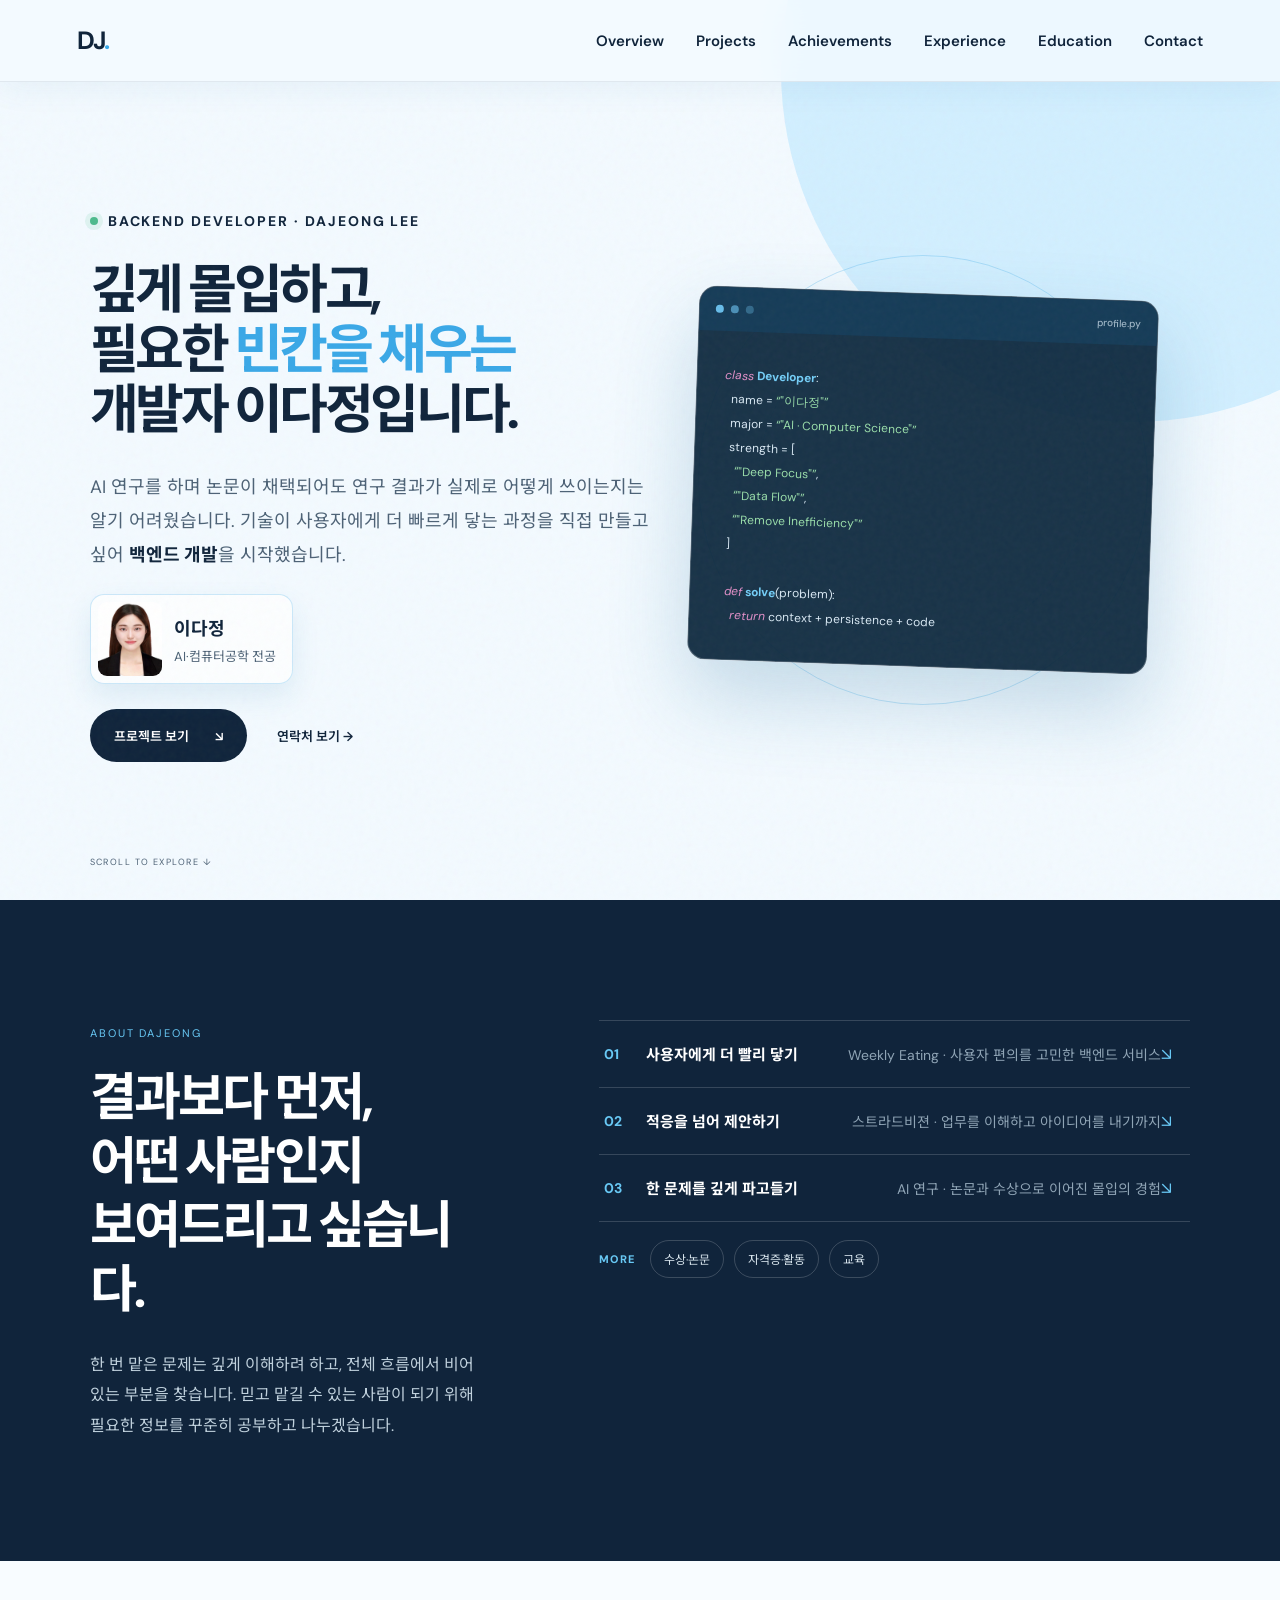
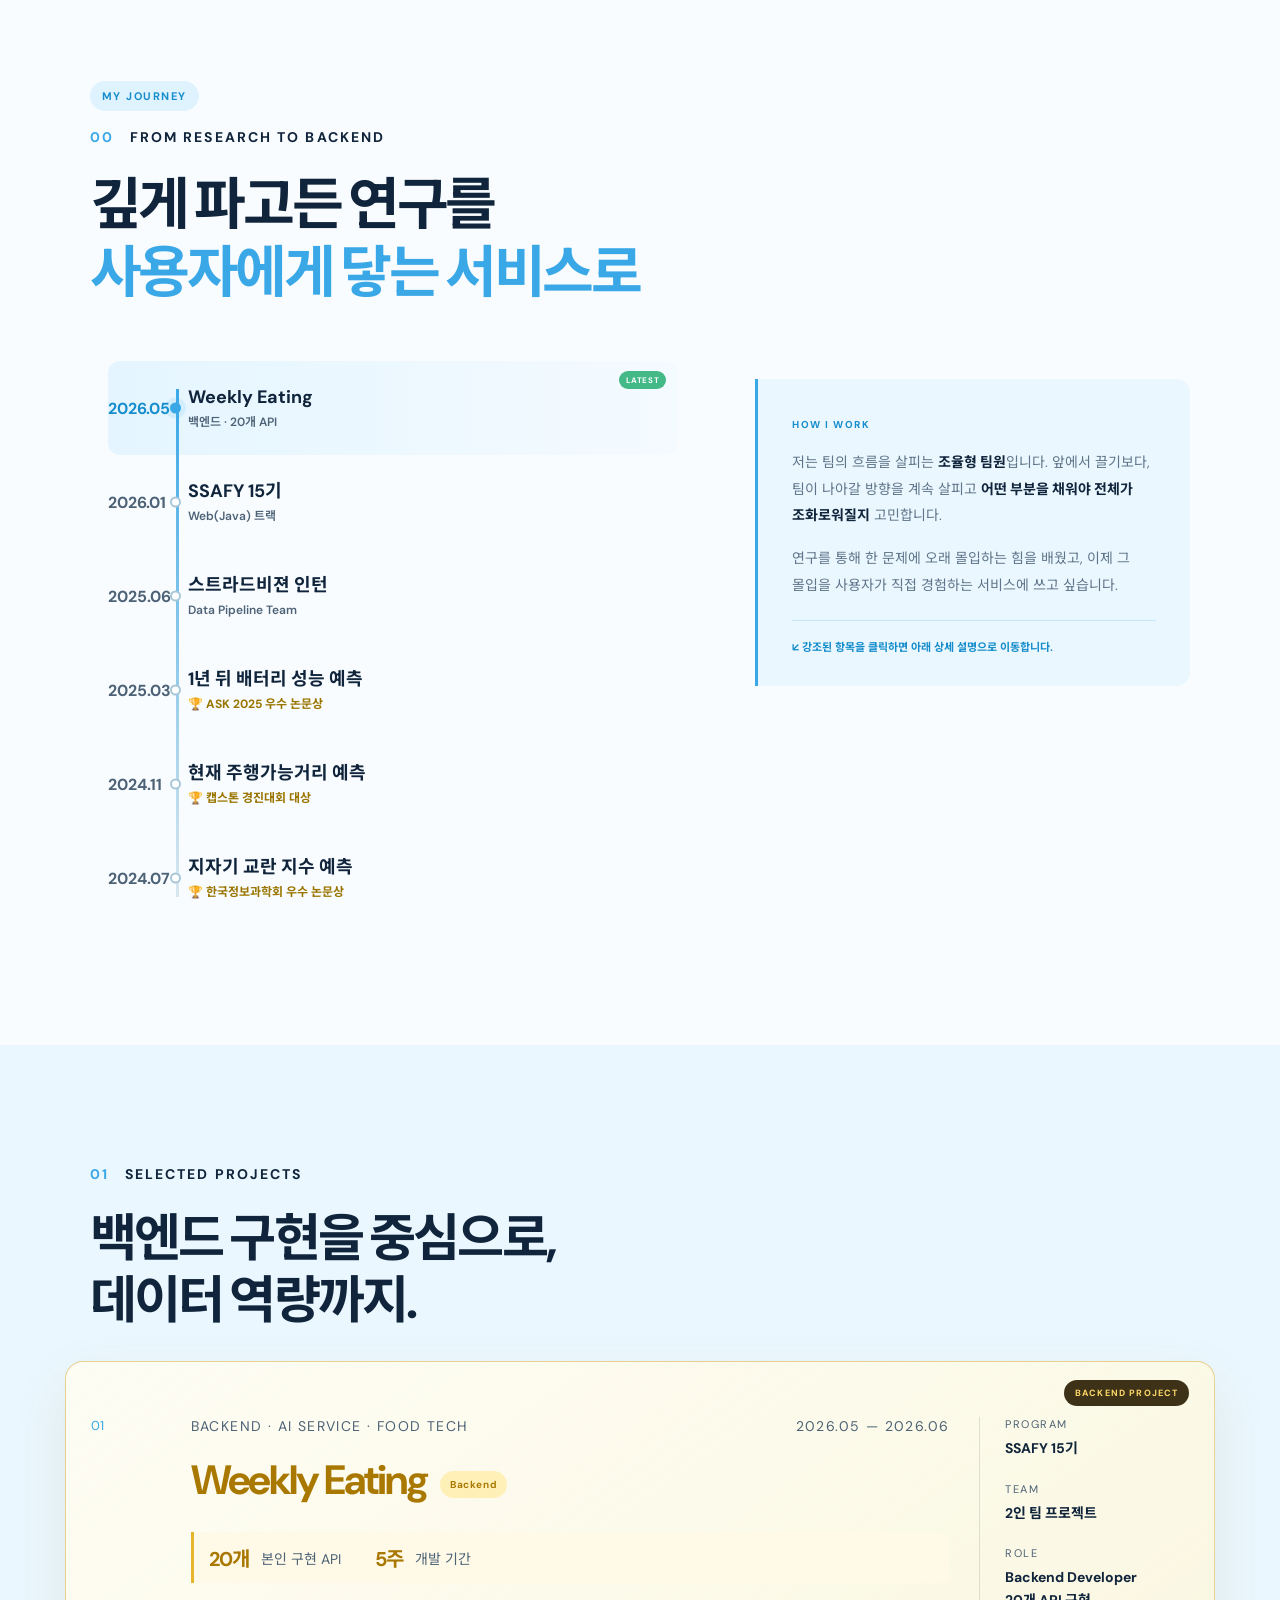
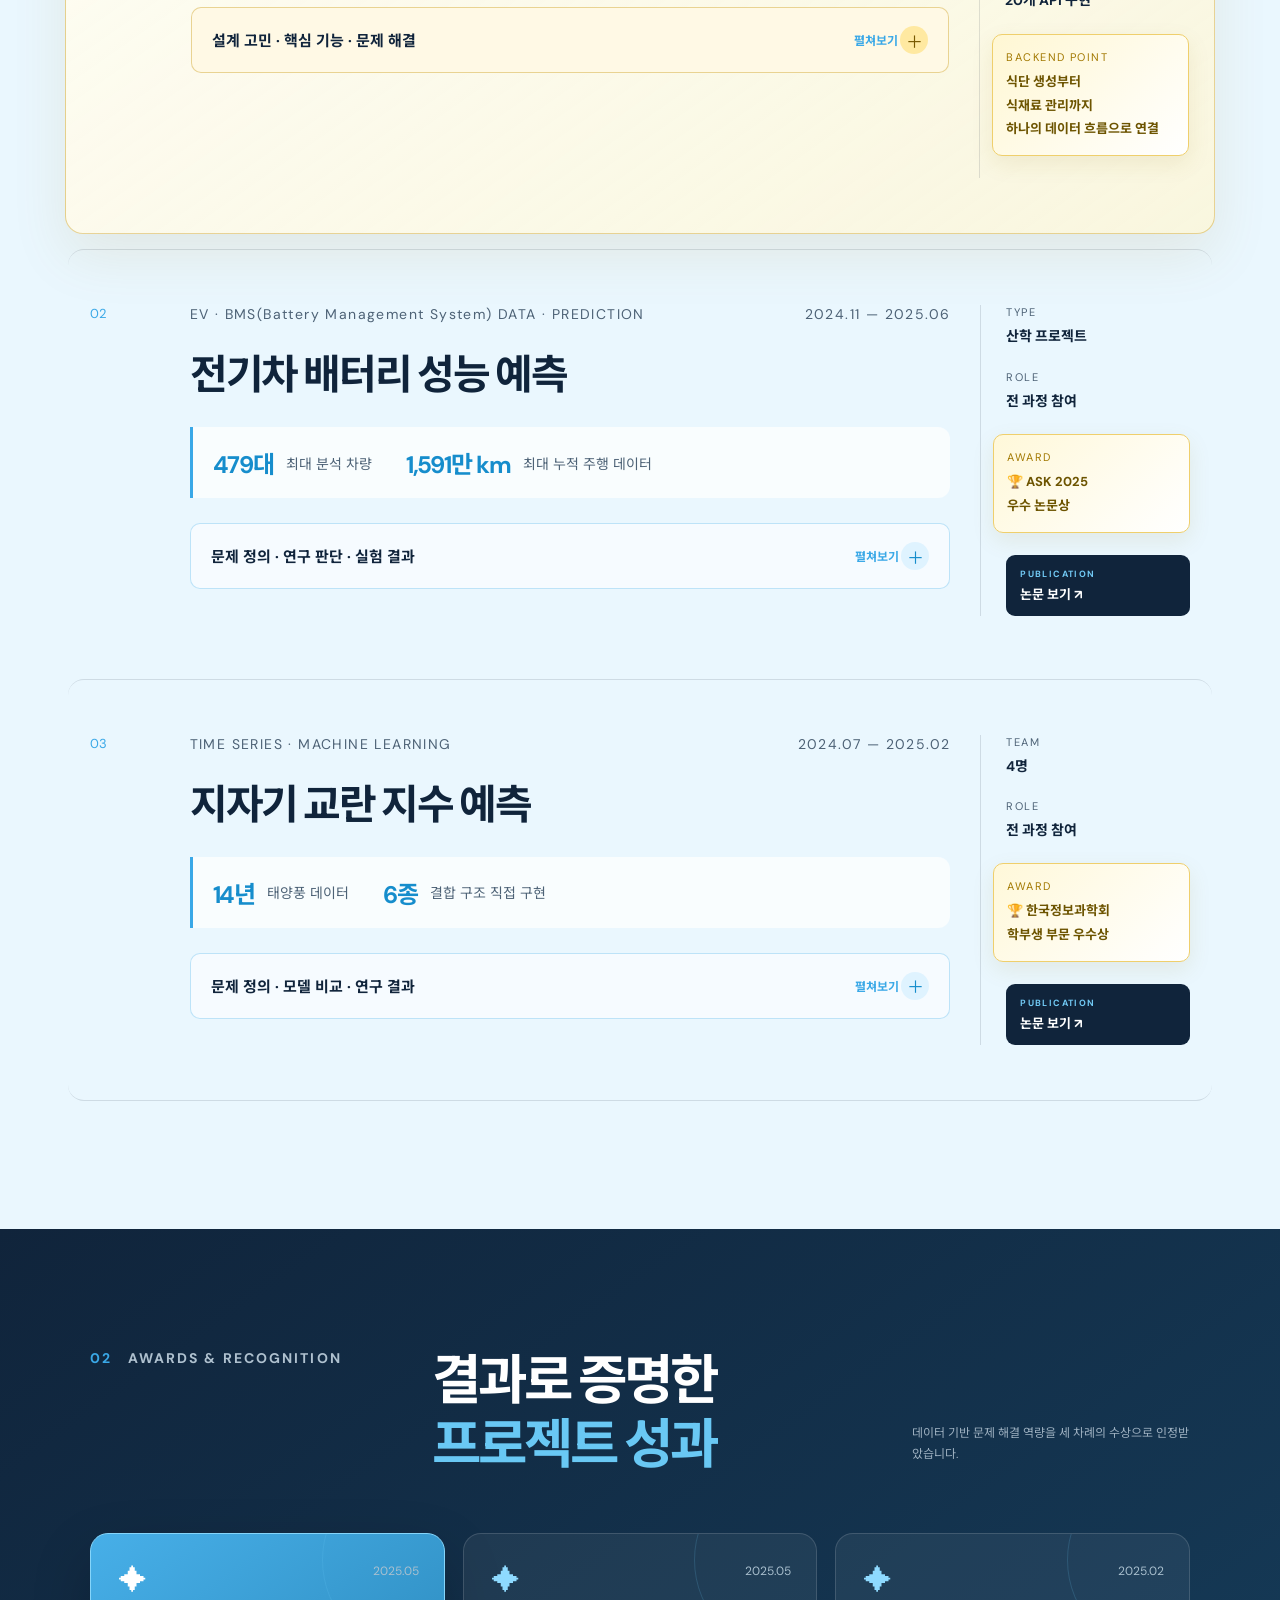
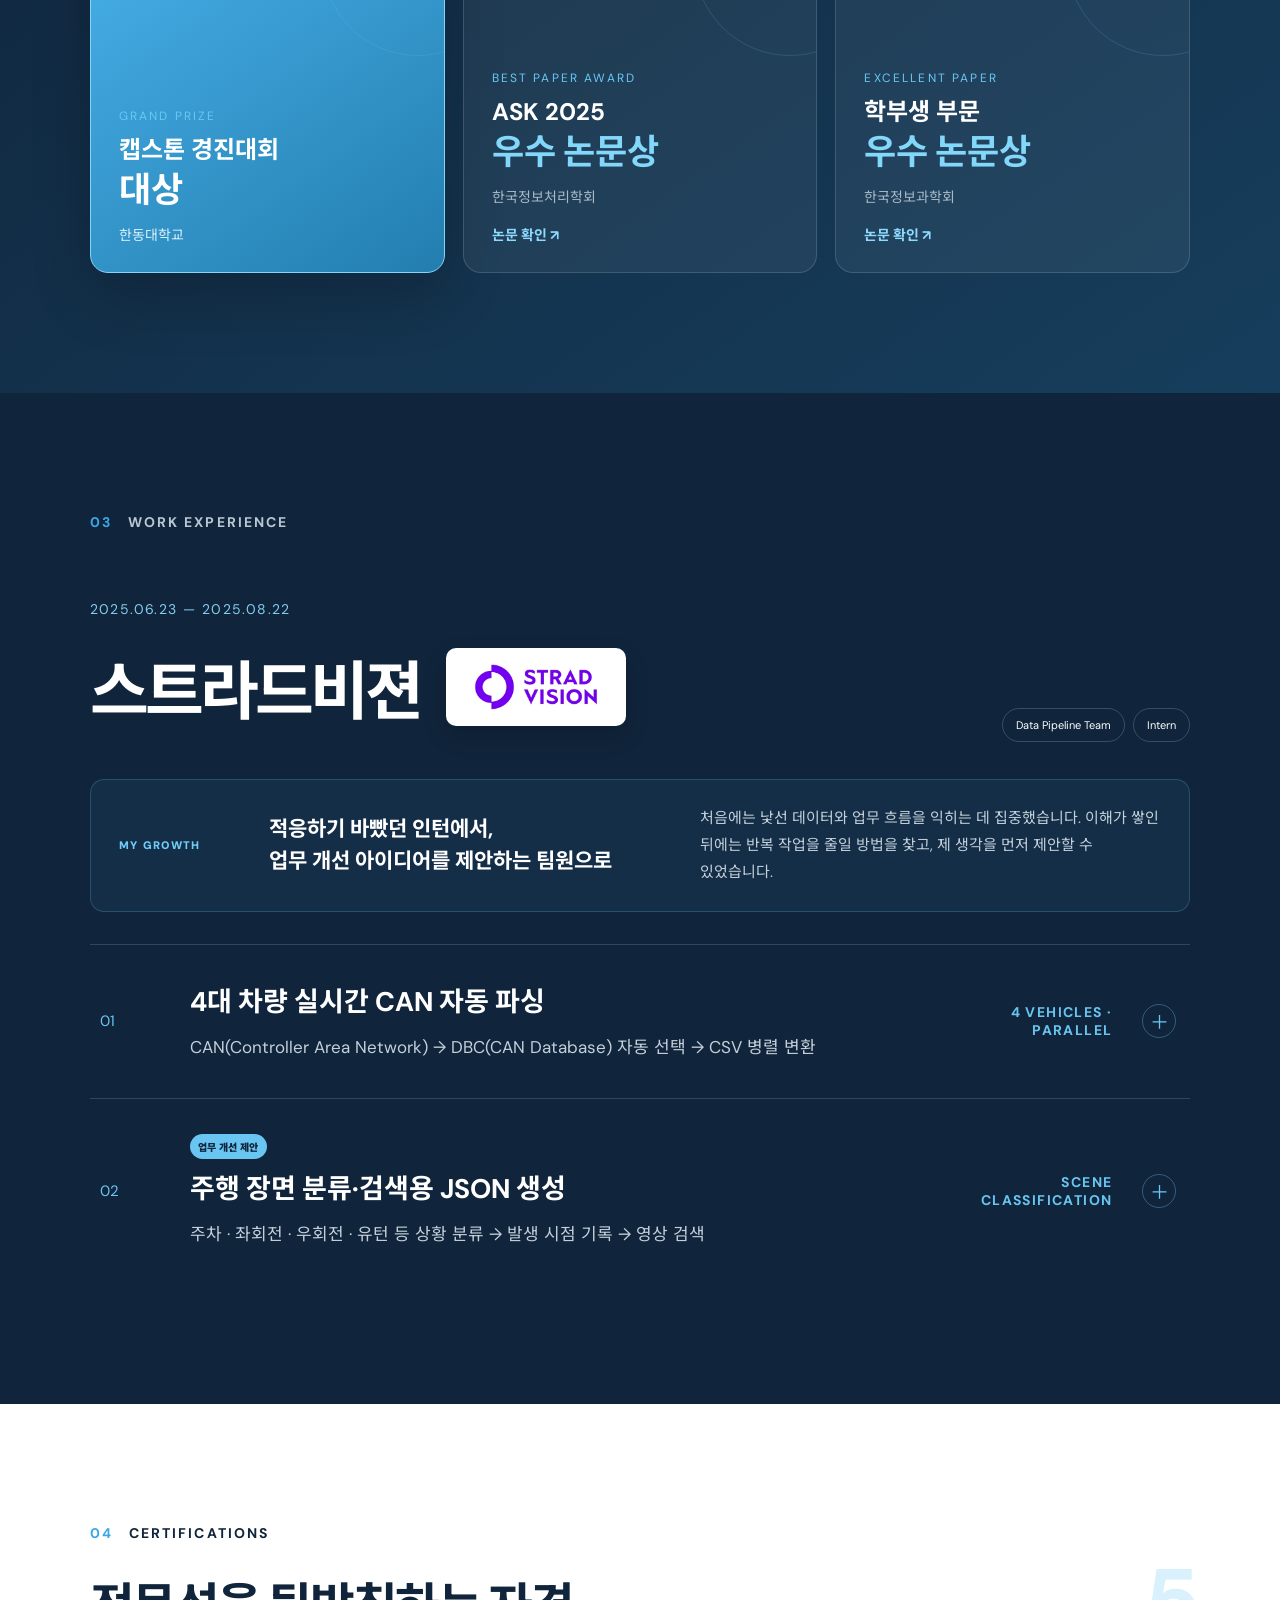
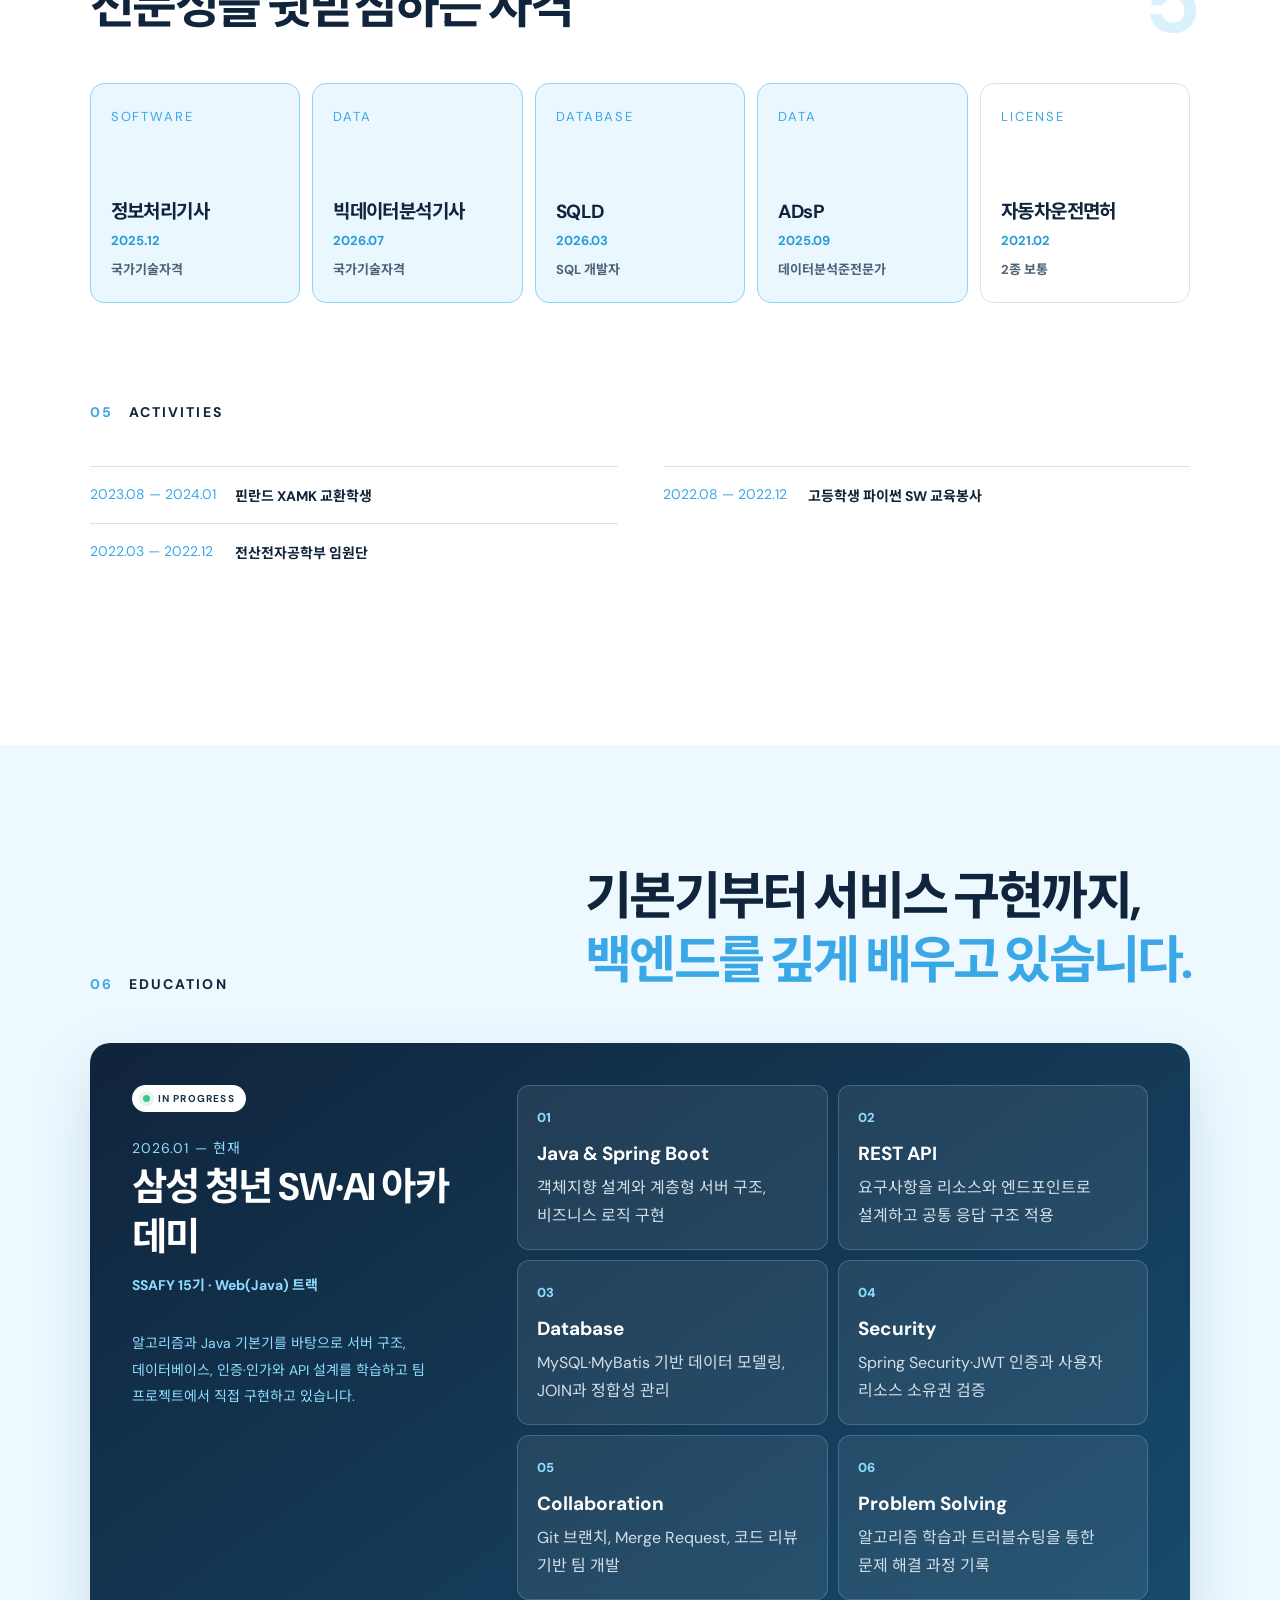
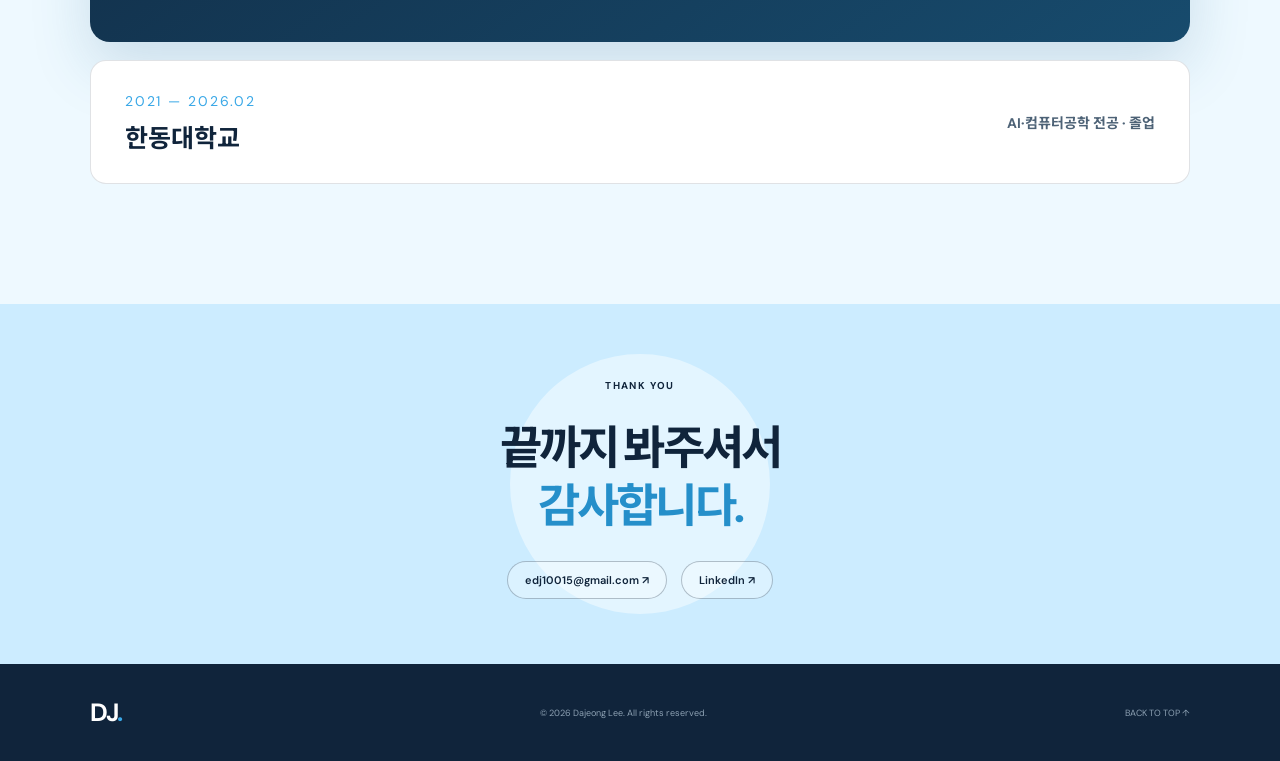
==== index.html @ f4b5b58a "포트폴리오 배포" ====
<!doctype html>
<html lang="ko">
<head>
  <meta charset="UTF-8" />
  <meta name="viewport" content="width=device-width, initial-scale=1.0" />
  <meta name="description" content="백엔드 개발자 이다정의 포트폴리오" />
  <title>이다정 | Backend Developer</title>
  <link rel="preconnect" href="https://fonts.googleapis.com" />
  <link rel="preconnect" href="https://fonts.gstatic.com" crossorigin />
  <link href="https://fonts.googleapis.com/css2?family=DM+Sans:wght@400;500;600;700&family=Noto+Sans+KR:wght@400;500;600;700&display=swap" rel="stylesheet" />
  <link rel="stylesheet" href="styles.css" />
  <link rel="stylesheet" href="header.css" />
  <link rel="stylesheet" href="highlights.css" />
  <link rel="stylesheet" href="backend-focus.css" />
  <link rel="stylesheet" href="timeline.css" />
  <link rel="stylesheet" href="scroll-snap.css" />
  <link rel="stylesheet" href="readability.css" />
  <link rel="stylesheet" href="project-tabs.css" />
  <link rel="stylesheet" href="troubleshooting.css" />
  <link rel="stylesheet" href="timeline-alignment.css" />
  <link rel="stylesheet" href="static-timeline.css" />
  <link rel="stylesheet" href="timeline-priority.css" />
  <link rel="stylesheet" href="timeline-links.css" />
  <link rel="stylesheet" href="education.css" />
  <link rel="stylesheet" href="backend-learning.css" />
  <link rel="stylesheet" href="tab-affordance.css" />
  <link rel="stylesheet" href="project-interactions.css" />
  <link rel="stylesheet" href="project-interactions-fix.css" />
  <link rel="stylesheet" href="feature-gallery.css" />
  <link rel="stylesheet" href="service-overview.css" />
  <link rel="stylesheet" href="gallery-size.css" />
  <link rel="stylesheet" href="weekly-yellow-theme.css" />
  <link rel="stylesheet" href="equal-tabs.css" />
  <link rel="stylesheet" href="compact-tabs.css" />
  <link rel="stylesheet" href="weekly-collapse.css" />
  <link rel="stylesheet" href="journey-story.css" />
  <link rel="stylesheet" href="journey-row-fix.css" />
  <link rel="stylesheet" href="intern-showcase.css" />
  <link rel="stylesheet" href="intern-image-size.css" />
  <link rel="stylesheet" href="lightbox.css" />
  <link rel="stylesheet" href="intern-usecase.css" />
  <link rel="stylesheet" href="intern-purpose.css" />
  <link rel="stylesheet" href="intern-collapse.css" />
  <link rel="stylesheet" href="intern-inline.css" />
  <link rel="stylesheet" href="compact-contact.css" />
  <link rel="stylesheet" href="research-details.css" />
  <link rel="stylesheet" href="thinking-trace.css" />
  <link rel="stylesheet" href="readability-boost.css" />
  <link rel="stylesheet" href="profile-hero.css" />
  <link rel="stylesheet" href="personal-story.css" />
</head>
<body>
  <div class="noise" aria-hidden="true"></div>
  <header class="site-header">
    <a class="logo" href="#top">DJ<span>.</span></a>
    <nav aria-label="주요 메뉴">
      <a href="#overview">Overview</a><a href="#projects">Projects</a><a href="#achievements">Achievements</a><a href="#experience">Experience</a><a href="#education">Education</a><a href="#contact">Contact</a>
    </nav>
    <button class="menu-button" type="button" aria-label="메뉴 열기" aria-expanded="false"><span></span><span></span></button>
  </header>

  <main id="top">
    <section class="hero">
      <div class="hero-copy reveal">
        <p class="eyebrow"><span class="status-dot"></span> BACKEND DEVELOPER · DAJEONG LEE</p>
        <h1>깊게 몰입하고,<br />필요한 <em>빈칸을 채우는</em><br />개발자 이다정입니다.</h1>
        <p class="hero-description">AI 연구를 하며 논문이 채택되어도 연구 결과가 실제로 어떻게 쓰이는지는 알기 어려웠습니다. 기술이 사용자에게 더 빠르게 닿는 과정을 직접 만들고 싶어 <strong>백엔드 개발</strong>을 시작했습니다.</p>
        <div class="hero-identity"><img src="data/profile.jpg" alt="이다정 프로필 사진" /><div class="identity-copy"><strong>이다정</strong><small>AI·컴퓨터공학 전공</small></div></div>
        <div class="hero-actions"><a class="button primary" href="#projects">프로젝트 보기 <span>↘</span></a><a class="text-link" href="#contact">연락처 보기 →</a></div>
      </div>
      <div class="hero-visual reveal" aria-hidden="true">
        <div class="data-orbit orbit-one"></div><div class="data-orbit orbit-two"></div>
        <div class="code-card">
          <div class="code-top"><span></span><span></span><span></span><b>profile.py</b></div>
          <pre><i>class</i> <strong>Developer</strong>:
  name = <q>"이다정"</q>
  major = <q>"AI · Computer Science"</q>
  strength = [
    <q>"Deep Focus"</q>,
    <q>"Data Flow"</q>,
    <q>"Remove Inefficiency"</q>
  ]

  <i>def</i> <strong>solve</strong>(problem):
    <i>return</i> context + persistence + code</pre>
        </div>
      </div>
      <div class="scroll-note">SCROLL TO EXPLORE <span>↓</span></div>
    </section>

    <section class="portfolio-index section" id="overview">
      <div class="index-heading reveal"><span>ABOUT DAJEONG</span><h2>결과보다 먼저,<br />어떤 사람인지<br />보여드리고 싶습니다.</h2><p>한 번 맡은 문제는 깊게 이해하려 하고, 전체 흐름에서 비어 있는 부분을 찾습니다. 믿고 맡길 수 있는 사람이 되기 위해 필요한 정보를 꾸준히 공부하고 나누겠습니다.</p></div>
      <div class="index-content">
        <div class="index-list">
          <a class="reveal" href="#project-weekly"><b>01</b><span><strong>사용자에게 더 빨리 닿기</strong><small>Weekly Eating · 사용자 편의를 고민한 백엔드 서비스</small></span><i>↘</i></a>
          <a class="reveal" href="#experience"><b>02</b><span><strong>적응을 넘어 제안하기</strong><small>스트라드비젼 · 업무를 이해하고 아이디어를 내기까지</small></span><i>↘</i></a>
          <a class="reveal" href="#project-battery"><b>03</b><span><strong>한 문제를 깊게 파고들기</strong><small>AI 연구 · 논문과 수상으로 이어진 몰입의 경험</small></span><i>↘</i></a>
        </div>
        <div class="index-support reveal"><span>MORE</span><a href="#achievements">수상·논문</a><a href="#credentials">자격증·활동</a><a href="#education">교육</a></div>
      </div>
    </section>

    <section class="journey section" id="journey">
      <div class="journey-head reveal">
        <div><p class="timeline-kicker">MY JOURNEY</p><div class="section-label"><span>00</span> From Research to Backend</div><h2>깊게 파고든 연구를<br /><span>사용자에게 닿는 서비스로</span></h2></div>
      </div>
      <div class="timeline-explorer reveal">
        <div class="timeline-track" aria-label="경력 타임라인">
          <button class="active timeline-primary" type="button" data-target="project-weekly"><time>2026.05</time><i></i><span class="timeline-copy"><strong>Weekly Eating</strong><small>백엔드 · 20개 API</small></span></button>
          <button class="timeline-primary" type="button" data-target="education"><time>2026.01</time><i></i><span class="timeline-copy"><strong>SSAFY 15기</strong><small>Web(Java) 트랙</small></span></button>
          <button class="timeline-primary" type="button" data-target="experience"><time>2025.06</time><i></i><span class="timeline-copy"><strong>스트라드비젼 인턴</strong><small>Data Pipeline Team</small></span></button>
          <button class="timeline-primary" type="button" data-target="project-battery"><time>2025.03</time><i></i><span class="timeline-copy"><strong>1년 뒤 배터리 성능 예측</strong><small class="timeline-award">🏆 ASK 2025 우수 논문상</small></span></button>
          <button class="timeline-primary" type="button" data-target="project-battery"><time>2024.11</time><i></i><span class="timeline-copy"><strong>현재 주행가능거리 예측</strong><small class="timeline-award">🏆 캡스톤 경진대회 대상</small></span></button>
          <button class="timeline-primary" type="button" data-target="project-geomagnetic"><time>2024.07</time><i></i><span class="timeline-copy"><strong>지자기 교란 지수 예측</strong><small class="timeline-award">🏆 한국정보과학회 우수 논문상</small></span></button>
        </div>
        <div class="journey-story">
          <span>HOW I WORK</span>
          <p>저는 팀의 흐름을 살피는 <strong>조율형 팀원</strong>입니다. 앞에서 끌기보다, 팀이 나아갈 방향을 계속 살피고 <strong>어떤 부분을 채워야 전체가 조화로워질지</strong> 고민합니다.</p>
          <p>연구를 통해 한 문제에 오래 몰입하는 힘을 배웠고, 이제 그 몰입을 사용자가 직접 경험하는 서비스에 쓰고 싶습니다.</p>
          <div>↙ 강조된 항목을 클릭하면 아래 상세 설명으로 이동합니다.</div>
        </div>
      </div>
    </section>

    <section class="projects section" id="projects">
      <div class="section-head reveal"><div><div class="section-label"><span>01</span> Selected Projects</div><h2 class="projects-title">백엔드 구현을 중심으로,<br />데이터 역량까지.</h2></div></div>

      <article class="project weekly-project reveal" id="project-weekly">
        <div class="project-number">01</div>
        <div class="project-main">
          <div class="project-meta"><span>BACKEND · AI SERVICE · FOOD TECH</span><span>2026.05 — 2026.06</span></div>
          <h3>Weekly Eating</h3>
          <div class="project-impact weekly-summary-impact"><strong>20개</strong><span>본인 구현 API</span><strong>5주</strong><span>개발 기간</span></div>
          <button class="project-expand-button weekly-expand-button" type="button" aria-expanded="false"><span>설계 고민 · 핵심 기능 · 문제 해결</span><b>펼쳐보기</b><i>＋</i></button>
          <div class="weekly-details">
          <div class="project-tab-guide"><strong>프로젝트 상세 보기</strong><span>아래 탭을 선택해 내용을 확인하세요 ↓</span></div>
          <div class="project-tabs" role="tablist" aria-label="Weekly Eating 세부 정보">
            <button class="active" type="button" role="tab" aria-selected="true" data-project-tab="overview"><b>01</b> 프로젝트 개요</button>
            <button type="button" role="tab" aria-selected="false" data-project-tab="features"><b>02</b> 핵심 기능</button>
            <button type="button" role="tab" aria-selected="false" data-project-tab="troubleshooting"><b>03</b> 문제 해결</button>
            <button type="button" role="tab" aria-selected="false" data-project-tab="demo"><b>04</b> 시연 영상 <span>▶</span></button>
          </div>
          <div class="project-tab-panel active" data-project-panel="overview">
            <div class="weekly-overview-simple">
              <div class="weekly-overview-lead"><span>WEEKLY EATING</span><h4>일정과 냉장고를 반영해<br /><strong>일주일 식사를 한 번에 계획하는 서비스</strong></h4></div>
              <div class="weekly-overview-grid">
                <article><span>WHY</span><h5>“이번 주엔 뭐 먹지?”</h5><p>매번 메뉴를 고민하고, 재료 확인과 장보기까지 따로 해야 하는 불편에서 시작했습니다.</p></article>
                <article><span>FOR</span><h5>일정이 불규칙한 자취생</h5><p>바쁜 일정 속에서도 식사를 계획하고 냉장고 재료를 낭비 없이 쓰고 싶은 사용자가 대상입니다.</p></article>
                <article><span>FEATURE</span><h5>식단부터 냉장고까지</h5><p>AI 주간 식단 · 메뉴 재추천 · 레시피 · 장바구니 · 냉장고와 유통기한 관리</p></article>
                <article><span>HOW</span><h5>흩어진 정보를 하나로 연결</h5><p>일정·취향·보유 재료를 식단 생성에 반영하고, 결과를 장보기와 식재료 관리까지 이어지게 했습니다.</p></article>
              </div>
              <div class="weekly-backend-role"><span>MY ROLE</span><strong>인증부터 식단·장보기·냉장고까지 백엔드 API 20개 구현</strong></div>
            </div>
          </div>
          <div class="project-tab-panel" data-project-panel="features" hidden>
            <div class="feature-gallery">
              <div class="gallery-top"><div><span>FEATURE GALLERY</span><strong id="feature-gallery-title">일정·선호 맞춤 AI 식단</strong></div><div><b id="feature-current">01</b><span>/ 10</span></div></div>
              <div class="gallery-stage">
                <figure class="active"><img src="data/weekly-eating/01_1.png" alt="일정 블록을 등록해 AI 식단을 생성하는 화면" /><figcaption><b>01</b> 일정 블록 등록</figcaption></figure>
                <figure><img loading="lazy" src="data/weekly-eating/01_2.png" alt="냉장고 재료를 반영한 주간 식단 화면" /><figcaption><b>01</b> 냉장고 재료 연계</figcaption></figure>
                <figure><img loading="lazy" src="data/weekly-eating/01_3.png" alt="배치 체인 쿠킹 처리 흐름" /><figcaption><b>01</b> 배치 체인 쿠킹</figcaption></figure>
                <figure><img loading="lazy" src="data/weekly-eating/01_4.png" alt="생성된 일주일 식단 화면" /><figcaption><b>01</b> 주간 식단 확인</figcaption></figure>
                <figure><img loading="lazy" src="data/weekly-eating/01_5.png" alt="가장 가까운 식단과 요리 공간 화면" /><figcaption><b>01</b> 오늘의 식단</figcaption></figure>
                <figure><img loading="lazy" src="data/weekly-eating/02_1.png" alt="AI 메뉴 재추천 화면" /><figcaption><b>02</b> AI 메뉴 Reroll</figcaption></figure>
                <figure><img loading="lazy" src="data/weekly-eating/02_2.png" alt="직접 등록한 레시피를 선택하는 화면" /><figcaption><b>02</b> 직접 메뉴 선택</figcaption></figure>
                <figure><img loading="lazy" src="data/weekly-eating/03.png" alt="식단별 상세 레시피 화면" /><figcaption><b>03</b> 상세 레시피</figcaption></figure>
                <figure><img loading="lazy" src="data/weekly-eating/04.png" alt="장보기와 냉장고 보관을 연결한 화면" /><figcaption><b>04</b> 장보기·보관 연결</figcaption></figure>
                <figure><img loading="lazy" src="data/weekly-eating/05.png" alt="유통기한을 관리하는 냉장고 화면" /><figcaption><b>05</b> 유통기한 관리</figcaption></figure>
              </div>
              <div class="gallery-controls"><button class="gallery-prev" type="button" aria-label="이전 기능 이미지">← 이전</button><div class="gallery-progress"><i></i></div><button class="gallery-next" type="button" aria-label="다음 기능 이미지">다음 →</button></div>
            </div>
            <div class="chips"><span>Java 17</span><span>Spring Boot 3.2</span><span>Spring Security · JWT(JSON Web Token)</span><span>MyBatis</span><span>MySQL 8.0</span></div>
          </div>
          <div class="project-tab-panel troubleshooting-panel" data-project-panel="troubleshooting" hidden>
            <div class="trouble-intro"><span>BACKEND DESIGN</span><p><strong>보안과 AI 응답 신뢰성</strong>을 저장 이전 단계에서 검증했습니다.</p></div>
            <div class="trouble-grid">
              <article class="trouble-case authorization-case">
                <div class="trouble-case-head"><span>01 · AUTHORIZATION</span><strong>리소스 소유권<br />검증 설계</strong><b>IDOR(Insecure Direct Object Reference) 예방</b></div>
                <div class="trouble-steps"><div><span>PROBLEM</span><strong>JWT 유효 ≠ 소유권</strong><p>JWT(JSON Web Token)는 로그인 사용자의 신원만 확인하며, URL의 리소스 ID는 변경할 수 있습니다.</p></div><div><span>DECISION</span><strong>인증 ≠ 인가</strong><p>신원 확인 후 접근 권한을 별도로 판단했습니다.</p></div><div class="solution"><span>IMPLEMENT</span><strong>userId + resourceId</strong><p>JWT subject의 사용자 ID를 조회 조건에 추가했습니다.</p></div></div>
                <div class="authorization-query"><div><span>BEFORE</span><code>WHERE meal_plan_id = #{mealPlanId}</code></div><i>→</i><div><span>AFTER</span><code>WHERE meal_plan_id = #{mealPlanId}<br />AND user_id = #{userId}</code></div></div>
                <div class="trouble-outcome"><span>RESULT</span><strong>사용자별 데이터 격리</strong><p>미존재·타인 소유 리소스 모두 <b>404</b>로 응답했습니다.</p></div>
              </article>
              <article class="trouble-case ai-validation-case">
                <div class="trouble-case-head"><span>02 · AI RELIABILITY</span><strong>AI 응답<br />신뢰성 검증</strong><b>저장 전 검증</b></div>
                <div class="trouble-steps"><div><span>PROBLEM</span><strong>HTTP 200 ≠ 정상 식단</strong><p>통신 성공이 추천 결과의 유효성을 보장하지 않습니다.</p></div><div><span>DECISION</span><strong>통신 성공 ≠ 비즈니스 성공</strong><p>응답 구조와 서비스 규칙을 분리했습니다.</p></div><div class="solution"><span>IMPLEMENT</span><strong>2단계 Validation</strong><p>검증을 모두 통과한 결과만 저장했습니다.</p></div></div>
                <div class="validation-layers"><div><span>1 · CLIENT LAYER</span><strong>응답 구조 검증</strong><p>2xx · success · data · items</p></div><i>→</i><div><span>2 · SERVICE LAYER</span><strong>도메인 규칙 검증</strong><p>슬롯 · 레시피 · 조리 시간 · 알레르기 · 중복</p></div></div>
                <div class="trouble-outcome"><span>RESULT</span><strong>잘못된 추천 저장 차단</strong><p><code>X-Request-Id</code>로 두 서버의 로그를 연결했습니다.</p></div>
              </article>
            </div>
          </div>
          <div class="project-tab-panel video-panel" data-project-panel="demo" hidden>
            <div class="video-heading"><div><strong>Weekly Eating Demo</strong><span>서비스 주요 기능 시연</span></div><span>2026</span></div>
            <video controls preload="metadata" playsinline>
              <source src="data/weekly-eating/1팀_이다정_이수인_관통_시연영상.MP4" type="video/mp4" />
              브라우저에서 영상을 재생할 수 없습니다.
            </video>
          </div>
          </div>
        </div>
        <aside><div><small>PROGRAM</small><strong>SSAFY 15기</strong></div><div><small>TEAM</small><strong>2인 팀 프로젝트</strong></div><div><small>ROLE</small><strong>Backend Developer<br />20개 API 구현</strong></div><div class="result-box weekly-result"><small>BACKEND POINT</small><strong>식단 생성부터<br />식재료 관리까지<br />하나의 데이터 흐름으로 연결</strong></div></aside>
      </article>

      <article class="project reveal" id="project-battery">
        <div class="project-number">02</div>
        <div class="project-main">
          <div class="project-meta"><span>EV · BMS(Battery Management System) DATA · PREDICTION</span><span>2024.11 — 2025.06</span></div>
          <h3>전기차 배터리 성능 예측</h3>
          <div class="project-impact"><strong>479대</strong><span>최대 분석 차량</span><strong>1,591만 km</strong><span>최대 누적 주행 데이터</span></div>
          <button class="project-expand-button" type="button" aria-expanded="false"><span>문제 정의 · 연구 판단 · 실험 결과</span><b>펼쳐보기</b><i>＋</i></button>
          <div class="project-expand-content">
            <div class="research-case current-range-case">
              <div class="research-case-head"><span>02-1 · 현재 예측</span><div><p class="research-question">지금 배터리로 얼마나 더 갈 수 있을까?</p><h4>현재 주행가능거리 예측</h4><p>6개 차종 479대, 총 15,917,494km의 BMS(Battery Management System) 데이터로 매 주행 시점의 전비를 예측했습니다. 예측 전비와 잔여 배터리 전력량을 결합해 완전 방전까지 남은 거리를 산출했습니다.</p></div></div>
              <div class="research-decision"><span>모델보다 먼저 고민한 것</span><p>주행 중 어느 시점에서도 답을 제공하려면 고정된 한 구간이 아니라, <strong>현재 시점부터 주행 종료까지의 전비</strong>를 타깃으로 정의해야 했습니다.</p></div>
              <div class="performance-recipe">
                <div class="recipe-title"><span>HOW TO IMPROVE</span><strong>성능을 높인 3가지 변화</strong></div>
                <div><b>01</b><strong>시간 구간별 통계</strong><p>과거 주행 · 최근 10분 · 현재까지 누적 정보 결합</p></div>
                <i>→</i>
                <div><b>02</b><strong>핵심 변수 선별</strong><p>Wrapper Method로 예측에 유효한 Feature 선택</p></div>
                <i>→</i>
                <div><b>03</b><strong>모델 변경</strong><p>기존 방식에서 FT-Transformer(Feature Tokenizer Transformer)로 개선</p></div>
              </div>
              <figure class="research-method-figure"><img src="data/research/current-range-method.png" alt="현재 주행 시점부터 주행 종료까지 전비를 예측하는 방법" /><figcaption>시점별 누적 통계로 주행 종료까지의 전비 예측</figcaption></figure>
              <div class="research-comparison">
                <div class="comparison-heading"><span>BEFORE → AFTER</span><strong>기존 결과와 개선 모델을 동일 기준으로 비교</strong><p>대각선에 가까울수록 실제 주행거리와 예측값의 오차가 작습니다.</p></div>
                <figure class="before"><span>BEFORE</span><img src="data/research/current-range-before.png" alt="기존 EV Dashboard의 실제 주행거리와 예측값 비교" /><figcaption>기존 EV Dashboard</figcaption></figure>
                <div class="comparison-arrow"><span>예측 분포</span><strong>→</strong><b>기준선에<br />더 가깝게</b></div>
                <figure class="after"><span>AFTER</span><img src="data/research/current-range-result.png" alt="개선한 FT-Transformer의 실제 주행거리와 예측값 비교" /><figcaption>FT-Transformer</figcaption></figure>
              </div>
            </div>
            <div class="research-case future-range-case">
              <div class="research-case-head"><span>02-2 · 1년 후 예측</span><div><p class="research-question">1년 뒤에도 주행 성능이 얼마나 남아 있을까?</p><h4>1년 뒤 배터리 성능 상태 예측</h4><p>4개 차종 371대, 총 11,512,182km의 데이터를 활용해 기준일로부터 365일 뒤 ±15일 구간의 평균 전비를 예측했습니다. 이를 실제 주행가능거리로 변환해 장기 성능 저하를 평가했습니다.</p></div></div>
              <div class="paper-thinking ev-thinking">
                <div><span>현실 문제</span><strong>완전 방전 데이터 부족</strong><p>대부분 방전 전에 충전해 실제 주행거리 정답을 얻기 어려웠습니다.</p></div>
                <div><span>연구 질문</span><strong>정답 없이 어떻게 예측할까?</strong><p>직접 예측 대신 확보 가능한 데이터로 문제를 다시 정의했습니다.</p></div>
                <div><span>선택</span><strong>전비 예측 → 거리 환산</strong><p>1년 뒤 전비를 먼저 예측하고 주행가능거리로 변환했습니다.</p></div>
                <div class="thinking-result"><span>결과</span><strong>MAE 8.872km</strong><p>MAE(Mean Absolute Error) 기준으로 평가했습니다.</p></div>
              </div>
              <div class="research-visuals"><figure><img src="data/research/future-battery-method.png" alt="기준 시점으로부터 365일 뒤 배터리 성능 예측 구간" /><figcaption>현재 누적 데이터로 1년 뒤 ±15일 전비 예측</figcaption></figure><figure><img src="data/research/future-battery-result.png" alt="1년 뒤 주행가능거리 실제값과 FT-Transformer 예측값 비교" /><figcaption>FT-Transformer · 장기 주행가능거리 예측 결과</figcaption></figure></div>
            </div>
            <div class="chips"><span>Feature Engineering</span><span>Wrapper Method</span><span>BMS</span><span>Prediction</span></div>
          </div>
        </div>
        <aside><div><small>TYPE</small><strong>산학 프로젝트</strong></div><div><small>ROLE</small><strong>전 과정 참여</strong></div><div class="result-box"><small>AWARD</small><strong>🏆 ASK 2025<br />우수 논문상</strong></div><a class="paper-link" href="https://tkips.kips.or.kr/digital-library/105675" target="_blank" rel="noreferrer"><span>PUBLICATION</span> 논문 보기 ↗</a></aside>
      </article>

      <article class="project reveal" id="project-geomagnetic">
        <div class="project-number">03</div>
        <div class="project-main">
          <div class="project-meta"><span>TIME SERIES · MACHINE LEARNING</span><span>2024.07 — 2025.02</span></div>
          <h3>지자기 교란 지수 예측</h3>
          <div class="project-impact"><strong>14년</strong><span>태양풍 데이터</span><strong>6종</strong><span>결합 구조 직접 구현</span></div>
          <button class="project-expand-button" type="button" aria-expanded="false"><span>문제 정의 · 모델 비교 · 연구 결과</span><b>펼쳐보기</b><i>＋</i></button>
          <div class="project-expand-content">
            <div class="research-case geomagnetic-case">
              <div class="research-case-head"><span>RESEARCH FLOW</span><div><h4>LSTM·Bi-LSTM에 Attention을 결합한 지자기 예측</h4><p>LSTM(Long Short-Term Memory)과 Bi-LSTM(Bidirectional LSTM)에 Attention을 결합했습니다. 14년간의 태양풍 데이터를 전처리한 뒤 6개 구조를 같은 조건에서 검증했습니다.</p></div></div>
              <div class="paper-thinking geomagnetic-thinking">
                <div><span>왜 필요한가?</span><strong>우주 재난 조기 예측</strong><p>지자기 교란은 전력망·통신·항공 운영에 피해를 줄 수 있습니다.</p></div>
                <div><span>연구 질문</span><strong>Attention을 결합하면?</strong><p>태양풍 시계열의 중요한 시점에 집중해 예측력을 높일 수 있는지 고민했습니다.</p></div>
                <div><span>직접 구현</span><strong>LSTM·Bi-LSTM × Attention</strong><p>기본·양방향·다중 입력·Attention 결합 구조 6종을 구현했습니다.</p></div>
                <div class="thinking-result"><span>검증 결과</span><strong>Bi-LSTM 0.7074</strong><p>새로운 결합을 시도했지만 Attention이 항상 성능을 높이지는 않았습니다.</p></div>
              </div>
              <div class="model-combination" aria-label="구현한 지자기 예측 모델 구조"><span>LSTM</span><span>Bi-LSTM</span><i>＋</i><span>Multi Input</span><span>Attention</span><i>→</i><strong>6개 결합 구조 구현·검증</strong></div>
              <div class="research-pipeline"><span>14년 태양풍 데이터</span><i>→</i><span>3시간 리샘플링</span><i>→</i><span>결합 구조 직접 구현</span><i>→</i><span>WRMSE(Weighted Root Mean Square Error) 비교</span></div>
              <figure class="research-result-single"><img src="data/research/geomagnetic-result.png" alt="LSTM 계열 모델별 지자기 교란 지수 예측 WRMSE 비교표" /><figcaption>모델별 WRMSE 비교 · Bi-LSTM 0.7074</figcaption></figure>
            </div>
            <div class="chips"><span>LSTM</span><span>Bi-LSTM</span><span>Multi Input</span><span>Attention 결합</span><span>Time Series</span></div>
          </div>
        </div>
        <aside><div><small>TEAM</small><strong>4명</strong></div><div><small>ROLE</small><strong>전 과정 참여</strong></div><div class="result-box"><small>AWARD</small><strong>🏆 한국정보과학회<br />학부생 부문 우수상</strong></div><a class="paper-link" href="https://www.dbpia.co.kr/journal/articleDetail?nodeId=NODE12042262" target="_blank" rel="noreferrer"><span>PUBLICATION</span> 논문 보기 ↗</a></aside>
      </article>

    </section>

    <section class="achievements section" id="achievements">
      <div class="achievement-heading reveal"><div class="section-label"><span>02</span> Awards & Recognition</div><h2>결과로 증명한<br /><span>프로젝트 성과</span></h2><p>데이터 기반 문제 해결 역량을 세 차례의 수상으로 인정받았습니다.</p></div>
      <div class="award-grid">
        <article class="award-card grand reveal"><div class="award-icon">✦</div><time>2025.05</time><span>GRAND PRIZE</span><h3>캡스톤 경진대회<br /><strong>대상</strong></h3><p>한동대학교</p></article>
        <article class="award-card reveal"><div class="award-icon">✦</div><time>2025.05</time><span>BEST PAPER AWARD</span><h3>ASK 2025<br /><strong>우수 논문상</strong></h3><p>한국정보처리학회</p><a href="https://tkips.kips.or.kr/digital-library/105675" target="_blank" rel="noreferrer">논문 확인 ↗</a></article>
        <article class="award-card reveal"><div class="award-icon">✦</div><time>2025.02</time><span>EXCELLENT PAPER</span><h3>학부생 부문<br /><strong>우수 논문상</strong></h3><p>한국정보과학회</p><a href="https://www.dbpia.co.kr/journal/articleDetail?nodeId=NODE12042262" target="_blank" rel="noreferrer">논문 확인 ↗</a></article>
      </div>
    </section>

    <section class="experience section" id="experience">
      <div class="section-label reveal"><span>03</span> Work Experience</div>
      <div class="experience-title reveal"><div><p>2025.06.23 — 2025.08.22</p><div class="company-title"><h2>스트라드비젼</h2><a href="https://stradvision.com" target="_blank" rel="noreferrer" aria-label="STRADVISION 공식 홈페이지 열기"><img src="data/STRADVISION-logo_2024-06-04-003132_duxy.jpg" alt="STRADVISION 로고" /><span>공식 홈페이지 ↗</span></a></div></div><div><span>Data Pipeline Team</span><span>Intern</span></div></div>
      <div class="experience-growth reveal"><span>MY GROWTH</span><strong>적응하기 바빴던 인턴에서,<br />업무 개선 아이디어를 제안하는 팀원으로</strong><p>처음에는 낯선 데이터와 업무 흐름을 익히는 데 집중했습니다. 이해가 쌓인 뒤에는 반복 작업을 줄일 방법을 찾고, 제 생각을 먼저 제안할 수 있었습니다.</p></div>
      <div class="work-list">
        <article class="reveal intern-work-card" data-inline-intern>
          <div class="intern-work-summary" role="button" tabindex="0" aria-expanded="false"><span>01</span><div><h3>4대 차량 실시간 CAN 자동 파싱</h3><p>CAN(Controller Area Network) → DBC(CAN Database) 자동 선택 → CSV 병렬 변환</p></div><b>4 VEHICLES · PARALLEL</b><i>＋</i></div>
          <div class="intern-inline-detail">
            <div class="intern-result-head"><div><span>WORK 01</span><h3>4대 차량 실시간 CAN 자동 파싱</h3><p>차량마다 다른 원시 데이터를 분석 가능한 CSV로 변환했습니다.</p></div><strong><b>4대</b><span>실시간 병렬 처리</span></strong></div>
            <div class="intern-case-core">
              <div class="intern-case-block problem"><span>PROBLEM</span><strong>수동 DBC 선택<br />+ 순차 처리</strong><p>차량마다 DBC가 달라 일일이 선택해야 했고, 4대를 차례로 처리하면서 대기 시간이 누적됐습니다.</p></div>
              <i>→</i>
              <div class="intern-case-block solution"><span>SOLUTION</span><strong>DBC 자동 매칭<br />+ 작업 병렬화</strong><p>차량별 작업을 분리하고 맞는 DBC를 자동 선택해 4개 작업을 동시에 실행했습니다.</p></div>
              <i>→</i>
              <div class="intern-case-block result"><span>RESULT</span><strong>4대 동시 처리</strong><p>실시간 CAN 데이터를 차량별 CSV로 즉시 제공하고 처리 시간을 1분 이상 줄였습니다.</p></div>
            </div>
            <div class="intern-flow"><span>차량 4대 실시간 CAN</span><i>→</i><span>차량별 DBC 선택</span><i>→</i><span>CAN ID·Range 검증</span><i>→</i><span>4개 작업 병렬 처리</span><i>→</i><span>차량별 CSV</span></div>
          </div>
        </article>
        <article class="reveal intern-work-card" data-inline-intern>
          <div class="intern-work-summary" role="button" tabindex="0" aria-expanded="false"><span>02</span><div><small class="proposal-badge">업무 개선 제안</small><h3>주행 장면 분류·검색용 JSON 생성</h3><p>주차 · 좌회전 · 우회전 · 유턴 등 상황 분류 → 발생 시점 기록 → 영상 검색</p></div><b>SCENE CLASSIFICATION</b><i>＋</i></div>
          <div class="intern-inline-detail">
            <div class="intern-result-head"><div><span>WORK 02</span><h3>주행 장면 분류·검색용 JSON 생성</h3><p>CAN 신호를 기준으로 주차·좌회전·우회전·유턴 등의 상황을 분류하고 발생 시점을 JSON으로 만들었습니다.</p></div><strong><b>분류</b><span>주행 상황 · 시점</span></strong></div>
            <div class="intern-case-core">
              <div class="intern-case-block problem"><span>PROBLEM</span><strong>긴 영상을<br />처음부터 탐색</strong><p>주차·좌회전·우회전·유턴 등 특정 장면을 찾으려면 전체 영상을 직접 확인해야 했습니다.</p></div>
              <i>→</i>
              <div class="intern-case-block solution proposal"><span>APPROACH</span><strong>CAN 패턴 기준<br />주행 상황 분류</strong><p>센서 변화 패턴에 따라 상황을 나누고 발생 시점을 JSON으로 저장했습니다.</p></div>
              <i>→</i>
              <div class="intern-case-block result"><span>RESULT</span><strong>Timestamp 검색</strong><p>상황이 발생한 시간으로 연결된 영상 구간을 바로 찾아 활용할 수 있게 했습니다.</p></div>
            </div>
            <div class="scene-usecase"><div><span>INPUT</span><strong>주행 CAN CSV</strong></div><i>→</i><div><span>DETECT</span><strong>주차 · 좌·우회전 · 유턴 등</strong></div><i>→</i><div><span>OUTPUT</span><strong>상황별 Timestamp JSON</strong></div><i>→</i><div><span>USE</span><strong>연결된 영상 구간 검색</strong></div></div>
            <div class="pattern-tags"><span>구간 변화</span><span>Zero Crossing</span><span>Trend 전환</span><span>Overflow</span></div>
          </div>
        </article>
      </div>
    </section>

    <section class="credentials section" id="credentials">
      <div class="credentials-head reveal"><div><div class="section-label"><span>04</span> Certifications</div><h2>전문성을 뒷받침하는 자격</h2></div><strong>5</strong></div>
      <div class="cert-grid">
        <article class="cert-card featured reveal"><span>SOFTWARE</span><h3>정보처리기사</h3><time>2025.12</time><b>국가기술자격</b></article>
        <article class="cert-card featured reveal"><span>DATA</span><h3>빅데이터분석기사</h3><time>2026.07</time><b>국가기술자격</b></article>
        <article class="cert-card featured reveal"><span>DATABASE</span><h3>SQLD</h3><time>2026.03</time><b>SQL 개발자</b></article>
        <article class="cert-card featured reveal"><span>DATA</span><h3>ADsP</h3><time>2025.09</time><b>데이터분석준전문가</b></article>
        <article class="cert-card reveal"><span>LICENSE</span><h3>자동차운전면허</h3><time>2021.02</time><b>2종 보통</b></article>
      </div>
      <div class="activities-block reveal" id="activities"><div class="section-label"><span>05</span> Activities</div><ul class="timeline"><li><time>2023.08 — 2024.01</time><div><strong>핀란드 XAMK 교환학생</strong></div></li><li><time>2022.08 — 2022.12</time><div><strong>고등학생 파이썬 SW 교육봉사</strong></div></li><li><time>2022.03 — 2022.12</time><div><strong>전산전자공학부 임원단</strong></div></li></ul></div>
    </section>

    <section class="education section" id="education">
      <div class="education-heading reveal">
        <div class="section-label"><span>06</span> Education</div>
        <h2>기본기부터 서비스 구현까지,<br /><span>백엔드를 깊게 배우고 있습니다.</span></h2>
      </div>
      <article class="ssafy-learning reveal">
        <div class="learning-summary">
          <span class="now-badge"><i></i> IN PROGRESS</span>
          <p>2026.01 — 현재</p>
          <h3>삼성 청년 SW·AI 아카데미</h3>
          <strong>SSAFY 15기 · Web(Java) 트랙</strong>
          <p class="learning-description">알고리즘과 Java 기본기를 바탕으로 서버 구조, 데이터베이스, 인증·인가와 API 설계를 학습하고 팀 프로젝트에서 직접 구현하고 있습니다.</p>
        </div>
        <div class="learning-grid">
          <div><span>01</span><strong>Java & Spring Boot</strong><p>객체지향 설계와 계층형 서버 구조, 비즈니스 로직 구현</p></div>
          <div><span>02</span><strong>REST API</strong><p>요구사항을 리소스와 엔드포인트로 설계하고 공통 응답 구조 적용</p></div>
          <div><span>03</span><strong>Database</strong><p>MySQL·MyBatis 기반 데이터 모델링, JOIN과 정합성 관리</p></div>
          <div><span>04</span><strong>Security</strong><p>Spring Security·JWT 인증과 사용자 리소스 소유권 검증</p></div>
          <div><span>05</span><strong>Collaboration</strong><p>Git 브랜치, Merge Request, 코드 리뷰 기반 팀 개발</p></div>
          <div><span>06</span><strong>Problem Solving</strong><p>알고리즘 학습과 트러블슈팅을 통한 문제 해결 과정 기록</p></div>
        </div>
      </article>
      <div class="university reveal"><div><span>2021 — 2026.02</span><h3>한동대학교</h3></div><strong>AI·컴퓨터공학 전공 · 졸업</strong></div>
    </section>

    <section class="contact section" id="contact">
      <div class="contact-orb" aria-hidden="true"></div>
      <p class="eyebrow reveal">THANK YOU</p>
      <h2 class="reveal">끝까지 봐주셔서<br /><span>감사합니다.</span></h2>
      <div class="contact-actions reveal"><a href="mailto:edj10015@gmail.com">edj10015@gmail.com ↗</a><a href="https://www.linkedin.com/in/dajeonglee02" target="_blank" rel="noreferrer">LinkedIn ↗</a></div>
    </section>
  </main>
  <footer><a class="logo" href="#top">DJ<span>.</span></a><p>© 2026 Dajeong Lee. All rights reserved.</p><a href="#top">BACK TO TOP ↑</a></footer>
  <div class="image-lightbox" role="dialog" aria-modal="true" aria-label="이미지 확대 보기" hidden>
    <button class="lightbox-close" type="button" aria-label="확대 이미지 닫기">×</button>
    <div class="lightbox-content"><img src="" alt="" /><p></p></div>
  </div>
  <script src="script.js"></script>
</body>
</html>
---- styles.css ----
:root{--ink:#10243b;--muted:#66788c;--blue:#3aa8e7;--sky:#d9f1ff;--ice:#f3faff;--line:rgba(16,36,59,.13);--white:#fff}*{box-sizing:border-box}html{scroll-behavior:smooth}body{margin:0;color:var(--ink);background:var(--ice);font-family:"DM Sans","Noto Sans KR",sans-serif}a{color:inherit;text-decoration:none}.noise{position:fixed;inset:0;pointer-events:none;opacity:.035;z-index:10;background-image:url("data:image/svg+xml,%3Csvg viewBox='0 0 180 180' xmlns='http://www.w3.org/2000/svg'%3E%3Cfilter id='n'%3E%3CfeTurbulence type='fractalNoise' baseFrequency='.9' numOctaves='3'/%3E%3C/filter%3E%3Crect width='100%25' height='100%25' filter='url(%23n)'/%3E%3C/svg%3E")}.site-header{height:82px;padding:0 clamp(24px,6vw,92px);display:flex;align-items:center;justify-content:space-between;position:absolute;width:100%;z-index:5}.logo{font-size:25px;font-weight:700;letter-spacing:-2px}.logo span{color:var(--blue)}nav{display:flex;gap:32px;font-size:13px;font-weight:600}nav a:hover{color:var(--blue)}.menu-button{display:none;background:none;border:0}.menu-button span{display:block;width:24px;height:2px;background:var(--ink);margin:5px}.hero{min-height:100vh;padding:145px clamp(24px,7vw,110px) 85px;display:grid;grid-template-columns:1.03fr .97fr;align-items:center;position:relative;overflow:hidden}.hero:before{content:"";position:absolute;width:55vw;height:55vw;right:-16vw;top:-22vw;background:#c7ebff;border-radius:50%;opacity:.75}.eyebrow{font-size:11px;font-weight:700;letter-spacing:.14em;display:flex;align-items:center;gap:10px}.status-dot{width:8px;height:8px;border-radius:50%;background:#4cba8c;box-shadow:0 0 0 5px rgba(76,186,140,.12)}.hero h1{font-size:clamp(48px,5.4vw,82px);line-height:1.13;letter-spacing:-.065em;margin:30px 0}.hero h1 em{font-style:normal;color:var(--blue)}.hero-description{color:var(--muted);max-width:560px;font-size:16px;line-height:1.9;word-break:keep-all}.hero-description strong{color:var(--ink)}.hero-actions{margin-top:40px;display:flex;align-items:center;gap:30px}.button{padding:17px 24px;border-radius:100px;font-size:13px;font-weight:600}.button.primary{color:#fff;background:var(--ink);transition:.25s}.button.primary:hover{background:var(--blue);transform:translateY(-3px)}.button span{margin-left:23px}.text-link{font-size:13px;font-weight:600}.hero-visual{height:520px;position:relative;display:grid;place-items:center}.data-orbit{position:absolute;border:1px solid rgba(58,168,231,.28);border-radius:50%}.orbit-one{width:450px;height:450px}.orbit-two{width:330px;height:330px;border-style:dashed;animation:spin 35s linear infinite}@keyframes spin{to{transform:rotate(360deg)}}.code-card{width:min(460px,90%);position:relative;z-index:2;background:rgba(11,39,61,.94);color:#d9e9f4;border:1px solid rgba(255,255,255,.25);border-radius:18px;box-shadow:0 35px 80px rgba(40,115,160,.24);overflow:hidden;transform:rotate(2deg)}.code-top{height:44px;background:#163c58;display:flex;align-items:center;gap:7px;padding:0 16px}.code-top span{width:8px;height:8px;border-radius:50%;background:#68bce9}.code-top span:nth-child(2){opacity:.65}.code-top span:nth-child(3){opacity:.35}.code-top b{margin-left:auto;font-size:10px;font-weight:500;opacity:.7}.code-card pre{padding:32px 28px;margin:0;font:12px/2 "DM Sans",monospace;white-space:pre-wrap}.code-card i{color:#e491ca}.code-card strong{color:#74cef7}.code-card q{color:#9adeaa}.scroll-note{position:absolute;left:clamp(24px,7vw,110px);bottom:32px;font-size:9px;letter-spacing:.16em;color:var(--muted)}.section{padding:120px clamp(24px,7vw,110px)}.section-label{font-size:11px;letter-spacing:.15em;font-weight:700;text-transform:uppercase;display:flex;gap:16px}.section-label span{color:var(--blue)}.about{background:#fff}.about-grid{margin-top:60px;display:grid;grid-template-columns:1fr 1fr;gap:9vw}.mini-title{font-size:10px;letter-spacing:.16em;color:var(--muted)}.about h2{font-size:clamp(38px,4.3vw,64px);line-height:1.25;letter-spacing:-.055em;margin:15px 0}.about h2 span{color:var(--blue)}.about-copy>p{color:var(--muted);font-size:15px;line-height:2;word-break:keep-all;margin:3px 0 38px}.profile-list{margin:0;border-top:1px solid var(--line)}.profile-list div{display:grid;grid-template-columns:110px 1fr;padding:14px 0;border-bottom:1px solid var(--line);font-size:12px}.profile-list dt{color:var(--muted)}.profile-list dd{margin:0;font-weight:600}.strengths{display:grid;grid-template-columns:repeat(3,1fr);margin-top:80px;border-top:1px solid var(--line);border-bottom:1px solid var(--line)}.strengths div{padding:30px 25px;border-right:1px solid var(--line)}.strengths div:last-child{border:0}.strengths b{display:block;color:var(--blue);font-size:10px}.strengths strong{display:block;font-size:17px;margin:20px 0 7px}.strengths span{font-size:11px;color:var(--muted)}.projects{background:#eaf7fe}.section-head{display:flex;justify-content:space-between;align-items:center;margin-bottom:46px}.section-head>p{font-size:11px;color:var(--muted)}.project{display:grid;grid-template-columns:70px 1fr 210px;gap:30px;padding:55px 0;border-top:1px solid var(--line)}.project:last-child{border-bottom:1px solid var(--line)}.project-number{font-size:13px;color:var(--blue)}.project-meta{display:flex;justify-content:space-between;color:var(--muted);font-size:9px;letter-spacing:.1em}.project h3{font-size:clamp(30px,3.2vw,47px);letter-spacing:-.05em;margin:18px 0 25px}.project-main>p{max-width:720px;color:var(--muted);font-size:14px;line-height:1.9;word-break:keep-all}.project-main>p strong{color:var(--ink)}.chips{display:flex;flex-wrap:wrap;gap:7px;margin-top:25px}.chips span{padding:8px 12px;border:1px solid rgba(58,168,231,.35);border-radius:50px;font-size:10px;color:#267faf;background:rgba(255,255,255,.45)}.project aside{border-left:1px solid var(--line);padding-left:25px}.project aside div{margin-bottom:22px}.project aside small{display:block;color:var(--muted);font-size:8px;letter-spacing:.13em;margin-bottom:5px}.project aside strong{font-size:12px;line-height:1.6}.project aside a{display:inline-block;margin-top:10px;padding-bottom:5px;border-bottom:1px solid var(--ink);font-size:11px;font-weight:700}.experience{background:var(--ink);color:#fff}.experience .section-label{color:#b9c7d4}.experience-title{display:flex;justify-content:space-between;align-items:end;margin:55px 0 45px}.experience-title p{color:#83cdef;font-size:11px;letter-spacing:.1em}.experience-title h2{font-size:clamp(48px,6vw,84px);letter-spacing:-.06em;margin:8px 0}.experience-title>div:last-child{display:flex;gap:8px}.experience-title span{padding:9px 13px;border:1px solid rgba(255,255,255,.18);border-radius:50px;font-size:10px}.work-list article{display:grid;grid-template-columns:60px 1fr 170px;gap:30px;padding:35px 0;border-top:1px solid rgba(255,255,255,.15)}.work-list article>span{color:#69c5f2;font-size:12px}.work-list h3{font-size:22px;margin:0 0 13px}.work-list p{max-width:700px;color:#9eb0c0;font-size:13px;line-height:1.8;margin:0;word-break:keep-all}.work-list b{text-align:right;color:#69c5f2;font-size:10px;letter-spacing:.1em}.records{background:#fff}.records-grid{display:grid;grid-template-columns:1fr 1fr;gap:9vw}.timeline{list-style:none;padding:0;margin:45px 0}.timeline li{display:grid;grid-template-columns:135px 1fr;padding:18px 0;border-top:1px solid var(--line)}.timeline time{font-size:10px;color:var(--blue)}.timeline strong{display:block;font-size:13px}.timeline span{display:block;color:var(--muted);font-size:10px;margin-top:5px}.cert{display:flex;align-items:center;gap:25px;padding:24px 0;border-top:1px solid var(--line);border-bottom:1px solid var(--line);font-size:11px}.cert>span{text-transform:uppercase;letter-spacing:.13em;color:var(--blue);margin-right:auto}.cert time{color:var(--muted)}.cert i{height:20px;width:1px;background:var(--line)}.contact{min-height:620px;background:#ccecff;display:flex;flex-direction:column;align-items:center;justify-content:center;text-align:center;position:relative;overflow:hidden}.contact>*:not(.contact-orb){z-index:2}.contact-orb{position:absolute;width:450px;height:450px;border-radius:50%;background:rgba(255,255,255,.45)}.contact h2{font-size:clamp(42px,5vw,70px);letter-spacing:-.06em;line-height:1.24;margin:28px 0 40px}.contact h2 span{color:#258fca}.contact-actions{display:flex;gap:14px}.contact-actions a{padding:14px 20px;border:1px solid rgba(16,36,59,.28);border-radius:50px;font-size:12px;font-weight:600;background:rgba(255,255,255,.35)}footer{padding:32px clamp(24px,7vw,110px);background:var(--ink);color:#fff;display:flex;align-items:center;justify-content:space-between}footer p,footer>a:last-child{font-size:9px;color:#8da1b3}.reveal{opacity:0;transform:translateY(22px);transition:opacity .75s,transform .75s}.reveal.visible{opacity:1;transform:none}@media(max-width:800px){.site-header{height:70px}.site-header nav{display:none;position:absolute;top:70px;left:20px;right:20px;padding:22px;background:#fff;flex-direction:column;border-radius:14px;box-shadow:0 20px 50px rgba(20,70,100,.13)}.site-header nav.open{display:flex}.menu-button{display:block}.hero{grid-template-columns:1fr;padding-top:120px}.hero-visual{height:460px}.scroll-note{display:none}.section{padding-top:85px;padding-bottom:85px}.about-grid,.records-grid{grid-template-columns:1fr;gap:45px}.strengths{grid-template-columns:1fr}.strengths div{border-right:0;border-bottom:1px solid var(--line)}.project{grid-template-columns:45px 1fr}.project aside{grid-column:2;border-left:0;border-top:1px solid var(--line);padding:22px 0;display:flex;gap:30px;flex-wrap:wrap}.work-list article{grid-template-columns:35px 1fr}.work-list b{grid-column:2;text-align:left}.cert{flex-wrap:wrap}.cert>span{width:100%}}@media(max-width:480px){.hero h1{font-size:45px}.hero-actions{align-items:flex-start;flex-direction:column}.hero-visual{height:370px}.code-card pre{font-size:9px;padding:24px 18px}.data-orbit{transform:scale(.75)}.project{grid-template-columns:1fr}.project-number,.project aside{grid-column:1}.project-meta{gap:15px}.project aside{display:grid;grid-template-columns:1fr 1fr}.experience-title{align-items:start;flex-direction:column}.work-list article{grid-template-columns:1fr}.work-list b{grid-column:1}.timeline li{grid-template-columns:110px 1fr}.contact-actions{flex-direction:column}footer{flex-direction:column;gap:15px}}
---- header.css ----
.site-header {
  position: fixed;
  top: 0;
  left: 0;
  z-index: 20;
  background: rgba(243, 250, 255, 0.82);
  border-bottom: 1px solid rgba(16, 36, 59, 0.08);
  box-shadow: 0 8px 30px rgba(34, 104, 145, 0.06);
  backdrop-filter: blur(16px);
  -webkit-backdrop-filter: blur(16px);
}
---- highlights.css ----
.project-impact{display:flex;align-items:center;gap:12px;margin:0 0 25px;padding:18px 20px;background:rgba(255,255,255,.72);border-left:3px solid var(--blue);border-radius:0 12px 12px 0}.project-impact strong{font-size:24px;letter-spacing:-.05em;color:#168dcc}.project-impact span{font-size:10px;color:var(--muted);margin-right:22px}.project aside .result-box{margin-left:-13px;padding:15px 13px;background:linear-gradient(135deg,#fff8d9,#fff);border:1px solid #efcf6c;border-radius:10px;box-shadow:0 8px 22px rgba(152,119,24,.1)}.project aside .result-box small{color:#a27800}.project aside .result-box strong{font-size:13px;color:#6d5400}.project aside .paper-link{display:block;margin-top:15px;padding:13px 14px;border:0;border-radius:9px;background:var(--ink);color:#fff;transition:.2s}.project aside .paper-link span{display:block;font-size:7px;letter-spacing:.15em;color:#71c9f4;margin-bottom:4px}.project aside .paper-link:hover{background:var(--blue);transform:translateY(-2px)}
.achievements{background:linear-gradient(145deg,#10243b,#163e5c);color:#fff}.achievement-heading{display:grid;grid-template-columns:1fr 1.5fr 1fr;gap:5vw;align-items:end;margin-bottom:55px}.achievement-heading .section-label{color:#afc1cf;align-self:start}.achievement-heading h2{font-size:clamp(38px,4.2vw,62px);line-height:1.2;letter-spacing:-.055em;margin:0}.achievement-heading h2 span{color:#69c8f4}.achievement-heading p{color:#9db0c0;font-size:12px;line-height:1.8}.award-grid{display:grid;grid-template-columns:repeat(3,1fr);gap:18px}.award-card{min-height:340px;padding:28px;position:relative;display:flex;flex-direction:column;background:rgba(255,255,255,.06);border:1px solid rgba(255,255,255,.14);border-radius:18px;overflow:hidden;transition:.3s}.award-card:before{content:"";position:absolute;width:190px;height:190px;border:1px solid rgba(105,200,244,.18);border-radius:50%;right:-70px;top:-70px}.award-card:hover{transform:translateY(-6px);border-color:#69c8f4;background:rgba(255,255,255,.1)}.award-card.grand{background:linear-gradient(145deg,#47afe8,#237eaf);border-color:#85d5fa;box-shadow:0 24px 60px rgba(0,0,0,.2)}.award-icon{font-size:28px;color:#8edaff}.award-card.grand .award-icon{color:#fff}.award-card time{position:absolute;right:25px;top:29px;font-size:10px;color:#aac0cf}.award-card>span{margin-top:auto;font-size:8px;letter-spacing:.18em;color:#69c8f4}.award-card h3{font-size:24px;line-height:1.35;margin:10px 0}.award-card h3 strong{font-size:35px;color:#82d7fa}.award-card.grand h3 strong{color:#fff}.award-card p{margin:0;color:#a8bac8;font-size:11px}.award-card.grand p{color:#d9f1fc}.award-card a{margin-top:18px;font-size:10px;font-weight:700;color:#8edaff}.credentials{background:#fff}.credentials-head{display:flex;justify-content:space-between;align-items:end;margin-bottom:45px}.credentials-head h2{font-size:clamp(34px,3.8vw,54px);letter-spacing:-.05em;margin:25px 0 0}.credentials-head>strong{font-size:90px;line-height:.8;color:#d8f1fd;letter-spacing:-.08em}.cert-grid{display:grid;grid-template-columns:repeat(5,1fr);gap:12px}.cert-card{min-height:220px;padding:24px 20px;border:1px solid var(--line);border-radius:14px;display:flex;flex-direction:column;transition:.25s}.cert-card:hover{transform:translateY(-5px);border-color:var(--blue);box-shadow:0 18px 40px rgba(35,133,187,.1)}.cert-card.featured{background:#eaf7fe;border-color:#8ed5f6}.cert-card>span{font-size:8px;letter-spacing:.15em;color:var(--blue)}.cert-card h3{font-size:19px;letter-spacing:-.03em;margin:auto 0 8px}.cert-card time{font-size:25px;font-weight:700;color:#279bd7}.cert-card b{font-size:9px;color:var(--muted);margin-top:10px}.activities-block{margin-top:100px}.activities-block .timeline{display:grid;grid-template-columns:1fr 1fr;gap:0 45px}.activities-block .timeline li{grid-template-columns:145px 1fr}.activities-block .section-label{margin-bottom:25px}
@media(max-width:900px){.achievement-heading{grid-template-columns:1fr}.award-grid{grid-template-columns:1fr 1fr}.cert-grid{grid-template-columns:repeat(2,1fr)}.cert-card:last-child{grid-column:1/-1}.project-impact{flex-wrap:wrap}}@media(max-width:560px){.award-grid,.cert-grid{grid-template-columns:1fr}.cert-card:last-child{grid-column:auto}.award-card{min-height:290px}.credentials-head>strong{font-size:60px}.activities-block .timeline{grid-template-columns:1fr}.project-impact span{margin-right:8px}.project-impact strong{font-size:20px}}
.weekly-project{position:relative}.weekly-project:before{content:"NEW · 2026";position:absolute;right:0;top:18px;padding:7px 11px;border-radius:30px;background:#f2c94c;color:#5f4900;font-size:8px;font-weight:700;letter-spacing:.12em}.weekly-project h3{color:#917000}.weekly-result{background:linear-gradient(135deg,#fff7d3,#fff)!important}.feature-list{display:grid;grid-template-columns:1fr 1fr;gap:8px;margin:25px 0}.feature-list span{padding:12px 14px;background:rgba(255,255,255,.7);border:1px solid rgba(182,145,26,.18);border-radius:8px;font-size:10px}.feature-list b{color:#bd8f00;margin-right:8px}.ssafy-experience{display:grid;grid-template-columns:1.2fr 1fr;gap:8vw;align-items:end;margin-top:50px;padding:44px;border:1px solid rgba(126,211,250,.45);border-radius:18px;background:linear-gradient(135deg,rgba(61,168,225,.2),rgba(255,255,255,.04));box-shadow:0 20px 60px rgba(0,0,0,.12)}.ssafy-experience>div>p{color:#7ed3fa;font-size:10px;letter-spacing:.1em;margin:25px 0 6px}.ssafy-experience h2{font-size:clamp(30px,3.5vw,48px);letter-spacing:-.05em;margin:0 0 12px}.ssafy-experience strong{font-size:13px;color:#8edcff}.ssafy-experience>p{font-size:13px;line-height:1.9;color:#a9bac7;word-break:keep-all}.now-badge{display:inline-flex;align-items:center;gap:8px;padding:7px 11px;border-radius:30px;background:#fff;color:#17344b;font-size:8px;font-weight:700;letter-spacing:.12em}.now-badge i{width:7px;height:7px;border-radius:50%;background:#42c58a;box-shadow:0 0 0 4px rgba(66,197,138,.15)}.ssafy-experience+.experience-title{margin-top:90px;padding-top:60px;border-top:1px solid rgba(255,255,255,.15)}@media(max-width:800px){.ssafy-experience{grid-template-columns:1fr;padding:30px}.feature-list{grid-template-columns:1fr}}@media(max-width:560px){.weekly-project:before{top:10px}.ssafy-experience{padding:24px}}
---- backend-focus.css ----
.portfolio-index{display:grid;grid-template-columns:.8fr 1.2fr;gap:9vw;background:#10243b;color:#fff}.index-heading>span{font-size:9px;letter-spacing:.18em;color:#68c8f4}.index-heading h2{font-size:clamp(38px,4vw,58px);line-height:1.25;letter-spacing:-.055em;margin:24px 0}.index-list{border-top:1px solid rgba(255,255,255,.16)}.index-list a{display:grid;grid-template-columns:42px 1fr 24px;align-items:center;padding:22px 5px;border-bottom:1px solid rgba(255,255,255,.16);transition:.2s}.index-list a:hover{padding-left:14px;background:rgba(255,255,255,.04)}.index-list b{color:#68c8f4;font-size:10px}.index-list span{display:flex;align-items:center;justify-content:space-between;gap:20px}.index-list strong{font-size:15px}.index-list small{color:#8fa4b5;font-size:10px}.index-list i{font-style:normal;color:#68c8f4}.projects-title{font-size:clamp(35px,4vw,56px);line-height:1.2;letter-spacing:-.055em;margin:25px 0 0}.projects .section-head{align-items:end;margin-bottom:30px}.projects .weekly-project{margin:20px -25px 15px;padding:55px 25px;background:rgba(255,255,255,.68);border:1px solid rgba(189,143,0,.22);border-radius:18px;box-shadow:0 22px 55px rgba(58,125,160,.09)}.projects .weekly-project:before{right:25px}.about .profile-list{max-width:560px}.about .strengths{margin-top:65px}.experience-title h2{font-size:clamp(40px,5vw,70px)}
@media(max-width:800px){.portfolio-index{grid-template-columns:1fr}.index-list span{display:block}.index-list small{display:block;margin-top:5px}.projects .weekly-project{margin-left:0;margin-right:0;padding:45px 20px}.projects .weekly-project:before{right:20px}}
---- timeline.css ----
.journey{background:#f8fcff}.journey-head{display:flex;justify-content:space-between;align-items:end;margin-bottom:55px}.journey-head h2{font-size:clamp(38px,4.4vw,62px);line-height:1.2;letter-spacing:-.06em;margin:25px 0 0}.journey-head h2 span{color:var(--blue)}.journey-head>p{text-align:right;color:var(--muted);font-size:11px;line-height:1.8}.timeline-explorer{display:grid;grid-template-columns:310px 1fr;gap:38px}.timeline-track{position:relative;padding-left:18px}.timeline-track:before{content:"";position:absolute;left:87px;top:28px;bottom:28px;width:1px;background:#cbdfea}.timeline-track button{appearance:none;width:100%;height:78px;padding:0 13px 0 0;display:grid;grid-template-columns:58px 22px 1fr;text-align:left;align-items:center;border:0;background:transparent;color:var(--ink);font-family:inherit;cursor:pointer;border-radius:12px;transition:.2s}.timeline-track button:hover,.timeline-track button.active{background:#e4f4fd}.timeline-track time{font-size:12px;color:var(--muted)}.timeline-track i{width:11px;height:11px;border-radius:50%;background:#fff;border:2px solid #a8c7d9;position:relative;z-index:2;transition:.2s}.timeline-track button.active i{background:var(--blue);border-color:var(--blue);box-shadow:0 0 0 6px rgba(58,168,231,.14)}.timeline-track strong{font-size:13px}.timeline-track span{grid-column:3;font-size:9px;color:var(--muted);margin-top:-22px}.journey-detail{min-height:430px;padding:40px;background:linear-gradient(145deg,#10243b,#18486a);color:#fff;border-radius:20px;box-shadow:0 25px 70px rgba(28,93,132,.18);display:flex;flex-direction:column;transition:opacity .18s,transform .18s}.journey-detail.changing{opacity:.25;transform:translateY(5px)}.journey-detail-top{display:flex;justify-content:space-between;font-size:9px;letter-spacing:.13em;color:#75cff7}.journey-detail-body{display:grid;grid-template-columns:1fr 1fr;gap:55px;margin:auto 0}.journey-count{font-size:11px;color:#75cff7}.journey-detail h3{font-size:clamp(27px,3vw,42px);line-height:1.3;letter-spacing:-.045em;margin:18px 0}.journey-detail-body p{font-size:13px;line-height:1.85;color:#b5c5d1;word-break:keep-all;margin:0 0 24px}.journey-detail-body ul{list-style:none;padding:0;margin:0}.journey-detail-body li{padding:9px 0;border-top:1px solid rgba(255,255,255,.12);font-size:11px;color:#d5e0e7}.journey-detail-body li:before{content:"↳";color:#75cff7;margin-right:9px}.journey-tags{display:flex;gap:7px;flex-wrap:wrap}.journey-tags span{padding:7px 11px;border:1px solid rgba(117,207,247,.35);border-radius:30px;font-size:8px;color:#9edfff}@media(max-width:850px){.timeline-explorer{grid-template-columns:1fr}.timeline-track{display:flex;overflow-x:auto;padding:0 0 10px}.timeline-track:before{left:30px;right:30px;top:42px;bottom:auto;width:auto;height:1px}.timeline-track button{min-width:150px;height:95px;grid-template-columns:1fr;grid-template-rows:26px 25px 20px;text-align:center;padding:0}.timeline-track time,.timeline-track i,.timeline-track strong,.timeline-track span{grid-column:1;margin:auto}.timeline-track span{font-size:8px}.journey-detail-body{gap:30px}}@media(max-width:560px){.journey-head{align-items:start;flex-direction:column}.journey-head>p{text-align:left;margin-top:20px}.journey-detail{padding:27px;min-height:520px}.journey-detail-body{grid-template-columns:1fr;margin:35px 0}.journey-detail h3{font-size:29px}}
---- scroll-snap.css ----
html{scroll-snap-type:y proximity;scroll-padding-top:82px}main>section{scroll-snap-align:none}.hero,.portfolio-index,.contact{scroll-snap-align:start;scroll-snap-stop:normal}@media(max-width:800px){html{scroll-padding-top:70px}}@media(prefers-reduced-motion:reduce){html{scroll-snap-type:none;scroll-behavior:auto}}
---- readability.css ----
/* 포트폴리오 전반의 작은 보조 텍스트 가독성 보정 */
.eyebrow,.section-label{font-size:13px}.mini-title,.project-meta,.section-head>p,.experience-title p,.award-card time{font-size:12px}.profile-list div,.project-main>p,.project aside strong,.work-list p,.ssafy-experience>p{font-size:14px}.strengths span,.project-impact span,.project-info p,.timeline strong,.timeline span,.cert-card b,.award-card p{font-size:12px}.chips span,.experience-title span,.work-list b,.contact-actions a{font-size:11px}.project aside small,.journey-detail-top,.award-card>span,.cert-card>span{font-size:10px}.project aside .paper-link{font-size:13px}.project aside .paper-link span{font-size:9px}.index-heading>span{font-size:11px}.index-list b,.index-list small{font-size:12px}.timeline-kicker{display:inline-block;margin:0 0 17px;padding:8px 12px;border-radius:30px;background:#dff3ff;color:#168dcc;font-size:11px;font-weight:700;letter-spacing:.14em}.journey-head>p{font-size:13px}.journey-head>p strong{color:var(--ink)}.timeline-track time{font-size:14px;font-weight:700}.timeline-track strong{font-size:15px}.timeline-track span{font-size:11px}.journey-count{font-size:13px}.journey-detail-body p{font-size:15px}.journey-detail-body li{font-size:13px}.journey-tags span{font-size:10px}.now-badge{font-size:10px}.ssafy-experience>div>p{font-size:12px}.award-card a{font-size:12px}
.timeline-track:before{width:3px;left:86px;background:linear-gradient(var(--blue),#d9e7ef)}
.timeline-track button{height:88px}
.timeline-track button:first-child:after{content:"LATEST";justify-self:end;grid-column:3;grid-row:1;padding:4px 7px;border-radius:20px;background:#42b987;color:#fff;font-size:8px;font-weight:700;letter-spacing:.08em}
@media(max-width:850px){.timeline-track:before{left:30px;right:30px;top:42px;width:auto;height:3px}.timeline-track button:first-child:after{grid-column:1;grid-row:1;position:absolute;margin:0 0 62px 90px}}
@media(max-width:560px){.section-label{font-size:12px}.project-main>p,.journey-detail-body p{font-size:14px}.timeline-track strong{font-size:13px}.timeline-track span{font-size:10px}}
---- project-tabs.css ----
.project-tabs{display:flex;gap:6px;margin:4px 0 24px;padding:5px;width:max-content;max-width:100%;border:1px solid rgba(16,36,59,.12);border-radius:12px;background:#fff}.project-tabs button{appearance:none;padding:10px 15px;border:0;border-radius:8px;background:transparent;color:var(--muted);font:600 12px "DM Sans","Noto Sans KR",sans-serif;cursor:pointer;transition:.2s}.project-tabs button:hover{color:var(--ink)}.project-tabs button.active{background:var(--ink);color:#fff;box-shadow:0 6px 15px rgba(16,36,59,.14)}.project-tabs button span{margin-left:5px;color:#f1c341}.project-tab-panel{animation:tab-in .28s ease}.project-tab-panel[hidden]{display:none}.project-tab-panel>p{color:var(--muted);font-size:14px;line-height:1.9;word-break:keep-all}.video-panel{overflow:hidden;border-radius:14px;background:#10243b;box-shadow:0 15px 40px rgba(16,36,59,.14)}.video-panel video{display:block;width:100%;max-height:520px;background:#07131e}.video-heading{display:flex;justify-content:space-between;align-items:center;padding:16px 18px;color:#fff}.video-heading div{display:flex;flex-direction:column;gap:3px}.video-heading strong{font-size:13px}.video-heading span{font-size:10px;color:#8fcfeF}@keyframes tab-in{from{opacity:0;transform:translateY(5px)}to{opacity:1;transform:none}}@media(max-width:560px){.project-tabs{width:100%}.project-tabs button{flex:1;padding:10px 7px;font-size:10px}.video-heading{padding:13px}}
---- troubleshooting.css ----
.trouble-intro{display:flex;align-items:end;justify-content:space-between;gap:30px;margin-bottom:20px}.trouble-intro>span{font-size:10px;font-weight:700;letter-spacing:.14em;color:#aa7f00}.trouble-intro p{max-width:430px;margin:0;color:var(--muted);font-size:12px;line-height:1.7}.trouble-grid{display:grid;grid-template-columns:repeat(3,1fr);gap:10px}.trouble-grid article{min-height:280px;padding:20px;display:flex;flex-direction:column;border:1px solid rgba(16,36,59,.12);border-radius:12px;background:#fff;transition:.25s}.trouble-grid article:hover{transform:translateY(-4px);border-color:#e1b62f;box-shadow:0 14px 32px rgba(100,77,8,.08)}.trouble-metric{display:flex;justify-content:space-between;align-items:center;padding-bottom:14px;border-bottom:1px solid var(--line)}.trouble-metric small{font-size:9px;letter-spacing:.1em;color:var(--muted)}.trouble-metric strong{font-size:25px;color:#b48700;letter-spacing:-.05em}.trouble-grid h4{font-size:15px;line-height:1.45;margin:22px 0 10px}.trouble-grid p{margin:0;color:var(--muted);font-size:12px;line-height:1.75;word-break:keep-all}.trouble-grid code{padding:2px 4px;border-radius:4px;background:#eaf5fb;color:#247fac;font:11px "DM Sans",monospace}.trouble-grid article>span{margin-top:auto;padding-top:17px;color:#b48700;font-size:9px;font-weight:700}.project-tabs{flex-wrap:wrap}@media(max-width:880px){.trouble-grid{grid-template-columns:1fr}.trouble-grid article{min-height:220px}.trouble-intro{align-items:flex-start;flex-direction:column;gap:8px}}@media(max-width:560px){.trouble-grid article{min-height:240px}.trouble-intro p{font-size:11px}}
---- timeline-alignment.css ----
.timeline-track{--timeline-axis:86px}
.timeline-track:before{left:var(--timeline-axis);z-index:2;pointer-events:none}
.timeline-track button{position:relative;grid-template-columns:58px 22px minmax(0,1fr)}
.timeline-track button>time{grid-column:1;grid-row:1;position:relative;z-index:3}
.timeline-track button>i{position:absolute;left:calc(var(--timeline-axis) - 18px - 5.5px);top:50%;transform:translateY(-50%);margin:0;z-index:4}
.timeline-track .timeline-copy{grid-column:3;grid-row:1;display:flex;flex-direction:column;align-items:flex-start;justify-content:center;gap:7px;margin:0;min-width:0;position:relative;z-index:3}
.timeline-track .timeline-copy strong{font-size:15px;line-height:1.25;color:var(--ink)}
.timeline-track .timeline-copy small{font-size:11px;line-height:1.3;color:var(--muted)}
.timeline-track .timeline-copy .timeline-award{color:#9a7600;font-weight:700}
.timeline-track button:first-child:after{position:absolute;right:12px;top:10px;margin:0;z-index:4}
@media(max-width:850px){.timeline-track{--timeline-axis:30px}.timeline-track:before{left:var(--timeline-axis);right:30px}.timeline-track button{grid-template-columns:1fr;grid-template-rows:25px 22px 1fr}.timeline-track button>time,.timeline-track .timeline-copy{grid-column:1}.timeline-track button>time{grid-row:1}.timeline-track button>i{position:relative;left:auto;top:auto;transform:none;grid-column:1;grid-row:2;margin:auto}.timeline-track .timeline-copy{grid-row:3;align-items:center;gap:3px}.timeline-track .timeline-copy strong{font-size:13px}.timeline-track .timeline-copy small{font-size:10px}.timeline-track button:first-child:after{right:4px;top:2px}}
---- static-timeline.css ----
.timeline-explorer{display:block}.timeline-track{width:min(720px,100%);margin:0 auto}.timeline-track button{pointer-events:none;cursor:default}.timeline-track button:focus{outline:none}.timeline-track button:hover{background:transparent}.timeline-track button.active,.timeline-track button:first-child{background:linear-gradient(90deg,#dff3ff,rgba(223,243,255,.35))}.timeline-track .timeline-copy strong{font-size:17px}.timeline-track .timeline-copy small{font-size:12px}.timeline-track button{height:94px}@media(max-width:850px){.timeline-track{width:100%;margin:0;display:block;overflow:visible;padding-left:18px}.timeline-track:before{left:86px;right:auto;top:28px;bottom:28px;width:3px;height:auto}.timeline-track button{min-width:0;width:100%;height:88px;display:grid;grid-template-columns:58px 22px minmax(0,1fr);grid-template-rows:1fr;text-align:left}.timeline-track button>time{grid-column:1;grid-row:1;margin:0}.timeline-track button>i{position:absolute;left:62.5px;top:50%;transform:translateY(-50%);margin:0}.timeline-track .timeline-copy{grid-column:3;grid-row:1;align-items:flex-start;gap:6px}.timeline-track button:first-child:after{right:12px;top:10px}.timeline-track .timeline-copy strong{font-size:15px}.timeline-track .timeline-copy small{font-size:11px}}
---- timeline-priority.css ----
.timeline-track button:not(.timeline-primary){opacity:.62}.timeline-track button:not(.timeline-primary) .timeline-copy strong{font-weight:600}.timeline-track .timeline-primary{background:linear-gradient(90deg,rgba(223,243,255,.78),rgba(223,243,255,.15))}.timeline-track .timeline-primary:hover{background:linear-gradient(90deg,rgba(223,243,255,.78),rgba(223,243,255,.15))}.timeline-track .timeline-primary>i{background:var(--blue);border-color:var(--blue);box-shadow:0 0 0 5px rgba(58,168,231,.12)}.timeline-track .timeline-primary>time{color:#168dcc;font-weight:700}.timeline-track .timeline-primary .timeline-copy strong{font-size:18px;font-weight:700}.timeline-track .timeline-primary .timeline-copy small:not(.timeline-award){color:#3e7697;font-weight:600}@media(max-width:560px){.timeline-track .timeline-primary .timeline-copy strong{font-size:16px}}
---- timeline-links.css ----
.timeline-track .timeline-primary{pointer-events:auto;cursor:pointer;background:transparent;transition:background .2s,transform .2s}.timeline-track .timeline-primary>i{background:#fff;border-color:#a8c7d9;box-shadow:none}.timeline-track .timeline-primary>time{color:var(--muted)}.timeline-track .timeline-primary .timeline-copy small:not(.timeline-award){color:var(--muted)}.timeline-track .timeline-primary.active{background:linear-gradient(90deg,rgba(223,243,255,.78),rgba(223,243,255,.15))}.timeline-track .timeline-primary.active>i{background:var(--blue);border-color:var(--blue);box-shadow:0 0 0 5px rgba(58,168,231,.12)}.timeline-track .timeline-primary.active>time{color:#168dcc}.timeline-track .timeline-primary:hover{background:linear-gradient(90deg,rgba(194,232,252,.95),rgba(223,243,255,.3));transform:translateX(5px)}.timeline-track .timeline-primary:hover>i{background:var(--blue);border-color:var(--blue)}.timeline-track .timeline-primary:focus-visible{outline:2px solid var(--blue);outline-offset:2px}#project-weekly,#project-battery,#project-geomagnetic,#experience,#education{scroll-margin-top:100px}
---- education.css ----
.education{background:#eef9ff}.education>.section-label{margin-bottom:50px}.education .ssafy-experience{margin-top:0;background:linear-gradient(135deg,#10243b,#1c5377);border-color:#3da8e1;color:#fff}.education .university{margin-top:18px;padding:28px 34px;display:flex;align-items:center;justify-content:space-between;border:1px solid rgba(16,36,59,.13);border-radius:16px;background:#fff}.university span{font-size:10px;letter-spacing:.14em;color:var(--blue)}.university h3{font-size:25px;margin:7px 0 0}.university>strong{font-size:14px;color:var(--muted)}.experience .experience-title{margin-top:55px;padding-top:0;border-top:0}@media(max-width:600px){.education .university{align-items:flex-start;flex-direction:column;gap:16px;padding:24px}.university>strong{font-size:13px}}
---- backend-learning.css ----
.education-heading{display:flex;justify-content:space-between;align-items:end;gap:50px;margin-bottom:50px}.education-heading h2{font-size:clamp(36px,4vw,56px);line-height:1.25;letter-spacing:-.055em;margin:0}.education-heading h2 span{color:var(--blue)}.ssafy-learning{display:grid;grid-template-columns:.7fr 1.3fr;gap:45px;padding:42px;border-radius:20px;background:linear-gradient(145deg,#10243b,#174b6d);color:#fff;box-shadow:0 24px 60px rgba(23,91,132,.17)}.learning-summary>p{margin:25px 0 6px;color:#84d4f8;font-size:12px;letter-spacing:.08em}.learning-summary h3{font-size:clamp(27px,3vw,39px);line-height:1.3;letter-spacing:-.04em;margin:0 0 10px}.learning-summary>strong{color:#8edcff;font-size:14px}.learning-summary .learning-description{margin-top:35px;color:#a9bbc8;font-size:13px;line-height:1.9;letter-spacing:0;word-break:keep-all}.learning-grid{display:grid;grid-template-columns:1fr 1fr;gap:10px}.learning-grid>div{min-height:145px;padding:19px;border:1px solid rgba(255,255,255,.13);border-radius:12px;background:rgba(255,255,255,.05)}.learning-grid span{font-size:9px;color:#75cff7}.learning-grid strong{display:block;font-size:14px;margin:14px 0 8px}.learning-grid p{margin:0;color:#9fb3c1;font-size:11px;line-height:1.65;word-break:keep-all}@media(max-width:850px){.education-heading{align-items:flex-start;flex-direction:column}.ssafy-learning{grid-template-columns:1fr}.learning-summary .learning-description{max-width:600px}}@media(max-width:560px){.ssafy-learning{padding:25px}.learning-grid{grid-template-columns:1fr}.learning-grid>div{min-height:125px}}
---- tab-affordance.css ----
.weekly-project:before{content:"BACKEND PROJECT";background:#10243b;color:#8edcff;font-size:9px;letter-spacing:.13em}.weekly-project h3:after{content:"Backend";display:inline-block;margin-left:13px;padding:7px 10px;vertical-align:middle;border-radius:30px;background:#dff3ff;color:#168dcc;font-size:10px;letter-spacing:.06em}.project-tab-guide{display:flex;align-items:center;justify-content:space-between;gap:20px;margin:5px 0 10px}.project-tab-guide strong{font-size:13px}.project-tab-guide span{font-size:11px;color:var(--muted)}.project-tabs{width:100%;padding:7px;gap:7px;border:1px solid rgba(58,168,231,.35);background:#eef9ff;box-shadow:inset 0 0 0 1px rgba(255,255,255,.8)}.project-tabs button{flex:1;display:flex;align-items:center;justify-content:center;gap:8px;min-height:46px;border:1px solid transparent;font-size:12px}.project-tabs button b{font-size:9px;color:#68afd3}.project-tabs button:hover{border-color:#8ed5f6;background:#fff;color:#168dcc}.project-tabs button.active{background:#268fca;color:#fff;box-shadow:0 7px 18px rgba(38,143,202,.22)}.project-tabs button.active b{color:#dff5ff}.project-tabs button.active span{color:#fff}@media(max-width:650px){.project-tab-guide{align-items:flex-start;flex-direction:column;gap:4px}.project-tabs{display:grid;grid-template-columns:1fr 1fr}.project-tabs button{font-size:11px}}
---- project-interactions.css ----
.projects>.project:not(.weekly-project){margin:8px -22px;padding-left:22px;padding-right:22px;border-radius:16px;transition:background .28s,box-shadow .28s,transform .28s}.projects>.project:not(.weekly-project):hover{background:rgba(255,255,255,.58);box-shadow:0 18px 45px rgba(35,116,160,.08);transform:translateY(-3px)}.projects>.project:hover .project-number{font-weight:700;transform:translateX(5px)}.project-number{transition:.25s}.project-expand-button{width:100%;margin-top:24px;padding:15px 17px;display:grid;grid-template-columns:1fr auto 30px;align-items:center;text-align:left;border:1px solid rgba(58,168,231,.3);border-radius:10px;background:rgba(255,255,255,.55);color:var(--ink);font-family:inherit;cursor:pointer;transition:.22s}.project-expand-button:hover{border-color:var(--blue);background:#fff;box-shadow:0 9px 24px rgba(45,140,193,.1)}.project-expand-button span{font-size:12px;font-weight:700}.project-expand-button b{font-size:10px;color:var(--blue)}.project-expand-button i{width:28px;height:28px;display:grid;place-items:center;justify-self:end;border-radius:50%;background:#dff3ff;color:#168dcc;font-style:normal;font-size:17px;transition:transform .3s,background .2s}.project-expand-button[aria-expanded="true"] i{transform:rotate(45deg);background:var(--ink);color:#fff}.project-expand-button[aria-expanded="true"] b:after{content:"접기"}.project-expand-button[aria-expanded="true"] b{font-size:0}.project-expand-button[aria-expanded="true"] b:after{font-size:10px}.project-expand-content{display:grid;grid-template-rows:0fr;opacity:0;transition:grid-template-rows .42s ease,opacity .3s ease}.project-expand-content>*{overflow:hidden}.project-expand-content.open{grid-template-rows:1fr;opacity:1;padding-top:10px}.project-expand-content>p{color:var(--muted);font-size:14px;line-height:1.9;word-break:keep-all}.project-expand-content>.chips{overflow:visible}@media(max-width:600px){.projects>.project:not(.weekly-project){margin-left:0;margin-right:0;padding-left:14px;padding-right:14px}.project-expand-button{grid-template-columns:1fr auto 30px}.project-expand-button b{display:none}}
---- project-interactions-fix.css ----
.project-expand-content{display:block;max-height:0;overflow:hidden;opacity:0;transition:max-height .48s ease,opacity .3s ease,padding .3s ease}.project-expand-content.open{max-height:720px;overflow:visible;opacity:1;padding-top:10px}.project-expand-content>*{overflow:visible}
---- feature-gallery.css ----
.project-story{display:grid;grid-template-columns:repeat(3,1fr);gap:9px}.project-story>div{min-height:145px;padding:19px;border:1px solid rgba(16,36,59,.12);border-radius:12px;background:#fff}.project-story span{font-size:9px;font-weight:700;letter-spacing:.13em;color:var(--muted)}.project-story strong{display:block;font-size:17px;margin:18px 0 8px}.project-story p{margin:0;color:var(--muted);font-size:12px;line-height:1.65;word-break:keep-all}.project-story .story-role{background:#10243b;color:#fff;border-color:#10243b}.project-story .story-role span{color:#74cdf5}.project-story .story-role p{color:#aabac6}.feature-gallery{overflow:hidden;border:1px solid rgba(16,36,59,.13);border-radius:15px;background:#fff}.gallery-top{padding:16px 18px;display:flex;align-items:end;justify-content:space-between}.gallery-top>div:first-child{display:flex;flex-direction:column;gap:5px}.gallery-top span{font-size:9px;color:var(--muted);letter-spacing:.1em}.gallery-top strong{font-size:16px}.gallery-top b{font-size:23px;color:#b48700}.gallery-stage{position:relative;aspect-ratio:1.54;background:#f5f5f5}.gallery-stage figure{position:absolute;inset:0;margin:0;opacity:0;transform:translateX(20px);pointer-events:none;transition:opacity .35s,transform .35s}.gallery-stage figure.active{opacity:1;transform:none;pointer-events:auto}.gallery-stage img{display:block;width:100%;height:100%;object-fit:contain;background:#fff}.gallery-stage figcaption{position:absolute;left:14px;bottom:14px;padding:9px 13px;border-radius:30px;background:rgba(16,36,59,.9);color:#fff;font-size:11px;backdrop-filter:blur(6px)}.gallery-stage figcaption b{color:#80d2f7;margin-right:6px}.gallery-controls{display:grid;grid-template-columns:90px 1fr 90px;align-items:center;gap:18px;padding:14px 18px}.gallery-controls button{padding:9px;border:0;background:transparent;color:var(--ink);font:600 11px inherit;cursor:pointer}.gallery-controls button:hover{color:var(--blue)}.gallery-progress{height:3px;border-radius:3px;background:#e3edf3;overflow:hidden}.gallery-progress i{display:block;width:10%;height:100%;background:var(--blue);transition:width .35s}@media(max-width:700px){.project-story{grid-template-columns:1fr}.project-story>div{min-height:120px}.gallery-stage{aspect-ratio:1.2}.gallery-controls{grid-template-columns:70px 1fr 70px;gap:8px;padding:10px}.gallery-top{padding:13px}.gallery-top strong{font-size:14px}}
---- service-overview.css ----
.service-definition{display:grid;grid-template-columns:140px 1fr 180px;align-items:center;gap:24px;margin-bottom:18px;padding:24px 26px;border-radius:15px;background:linear-gradient(135deg,#10243b,#174c6f);color:#fff}.service-definition>div{display:flex;flex-direction:column;gap:6px}.service-definition>div:last-child{text-align:right}.service-definition span{font-size:8px;letter-spacing:.15em;color:#78cef5}.service-definition div strong{font-size:13px}.service-definition p{margin:0;padding:0 24px;border-left:1px solid rgba(255,255,255,.15);border-right:1px solid rgba(255,255,255,.15);font-size:17px;line-height:1.6;text-align:center;color:#b9c8d3}.service-definition p strong{color:#fff;font-size:21px}.service-flow{display:grid;grid-template-columns:1fr 28px 1fr 28px 1fr 28px 1fr;align-items:center;margin:0 0 18px;padding:20px;border:1px solid rgba(58,168,231,.22);border-radius:14px;background:#f8fcff}.service-flow>div{min-height:105px;padding:15px;border-radius:10px;background:#fff;box-shadow:0 6px 18px rgba(40,113,154,.06)}.service-flow b{color:var(--blue);font-size:10px}.service-flow span{display:block;margin:8px 0 5px;color:var(--muted);font-size:9px}.service-flow strong{font-size:12px;line-height:1.5}.service-flow>i{text-align:center;color:#72c2ed;font-style:normal}.backend-scope{display:grid;grid-template-columns:1fr 1.3fr;gap:30px;margin-top:12px;padding:24px;border-radius:14px;background:#e6f6fe}.scope-title span{font-size:9px;font-weight:700;letter-spacing:.13em;color:#168dcc}.scope-title strong{display:block;margin-top:12px;font-size:16px;line-height:1.55}.scope-domains{display:flex;align-content:center;align-items:center;flex-wrap:wrap;gap:7px}.scope-domains span{padding:9px 12px;border:1px solid #9dd9f6;border-radius:30px;background:#fff;color:#287da9;font-size:10px;font-weight:600}@media(max-width:760px){.service-definition{grid-template-columns:1fr;text-align:left}.service-definition>div:last-child{text-align:left}.service-definition p{padding:18px 0;border-left:0;border-right:0;border-top:1px solid rgba(255,255,255,.15);border-bottom:1px solid rgba(255,255,255,.15);text-align:left}.service-flow{grid-template-columns:1fr}.service-flow>i{transform:rotate(90deg)}.backend-scope{grid-template-columns:1fr}.project-story{grid-template-columns:1fr}}
---- gallery-size.css ----
@media(min-width:701px){.feature-gallery{width:min(820px,88%);margin:0 auto}.gallery-stage{aspect-ratio:1.54}.project-tab-panel[data-project-panel="features"]>.chips{width:min(820px,88%);margin-left:auto;margin-right:auto}}
---- weekly-yellow-theme.css ----
.weekly-project{--we-yellow:#e6b52e;--we-gold:#a97800;--we-cream:#fff8df;--we-ink:#3d3217}.projects .weekly-project{border-color:rgba(201,154,22,.42);background:linear-gradient(145deg,rgba(255,253,244,.96),rgba(255,246,210,.72));box-shadow:0 22px 55px rgba(148,108,0,.1)}.weekly-project:before{background:var(--we-ink);color:#ffd967}.weekly-project h3,.weekly-project h3:after{color:var(--we-gold)}.weekly-project h3:after{background:#fff0b8}.weekly-project .project-tab-guide span{color:#8b7640}.weekly-project .project-tabs{border-color:rgba(201,154,22,.45);background:#fff6d5}.weekly-project .project-tabs button b{color:#b78a16}.weekly-project .project-tabs button:hover{border-color:#e0b537;color:#8f6800}.weekly-project .project-tabs button.active{background:var(--we-yellow);color:var(--we-ink);box-shadow:0 7px 18px rgba(180,132,0,.2)}.weekly-project .project-tabs button.active b,.weekly-project .project-tabs button.active span{color:#5f4900}.weekly-project .service-definition{background:linear-gradient(135deg,#4a3b17,#715817)}.weekly-project .service-definition span{color:#ffd75d}.weekly-project .service-flow{border-color:rgba(201,154,22,.3);background:#fffaf0}.weekly-project .service-flow b,.weekly-project .service-flow>i{color:var(--we-gold)}.weekly-project .project-impact{border-left-color:var(--we-yellow);background:#fff9e7}.weekly-project .project-impact strong{color:var(--we-gold)}.weekly-project .backend-scope{background:#fff2bd}.weekly-project .scope-title span{color:var(--we-gold)}.weekly-project .scope-domains span{border-color:#e3bd4d;color:#765600}.weekly-project .story-role{background:var(--we-ink);border-color:var(--we-ink)}.weekly-project .story-role span{color:#ffd75d}.weekly-project .feature-gallery{border-color:rgba(201,154,22,.38)}.weekly-project .gallery-top b{color:var(--we-gold)}.weekly-project .gallery-progress i{background:var(--we-yellow)}.weekly-project .gallery-controls button:hover{color:var(--we-gold)}.weekly-project .chips span{border-color:rgba(201,154,22,.4);color:#866300;background:#fffaf0}.weekly-project .video-heading{background:var(--we-ink)}
---- equal-tabs.css ----
.weekly-project .project-tab-panel{box-sizing:border-box;overflow-y:auto;overscroll-behavior:contain;transition:opacity .28s ease}.weekly-project .project-tab-panel.video-panel{overflow:hidden}.weekly-project .project-tab-panel[hidden]{display:none}.weekly-project .video-panel video{aspect-ratio:16/9;object-fit:contain}
---- compact-tabs.css ----
.weekly-project .project-tab-panel{overflow:visible;overscroll-behavior:auto}.weekly-project .service-definition{margin-bottom:10px;padding:14px 18px}.weekly-project .service-definition p{font-size:14px;line-height:1.4}.weekly-project .service-definition p strong{font-size:17px}.weekly-project .service-flow{margin-bottom:10px;padding:10px}.weekly-project .service-flow>div{min-height:76px;padding:10px}.weekly-project .service-flow span{margin:4px 0 3px}.weekly-project .service-flow strong{font-size:11px;line-height:1.35}.weekly-project .project-impact{margin-bottom:10px;padding:11px 15px}.weekly-project .project-impact strong{font-size:20px}.weekly-project .project-story{gap:6px}.weekly-project .project-story>div{min-height:95px;padding:12px}.weekly-project .project-story strong{font-size:14px;margin:9px 0 5px}.weekly-project .project-story p{font-size:10px;line-height:1.45}.weekly-project .backend-scope{margin-top:8px;padding:13px 16px;gap:18px}.weekly-project .scope-title strong{margin-top:6px;font-size:13px;line-height:1.4}.weekly-project .scope-domains{gap:5px}.weekly-project .scope-domains span{padding:6px 9px;font-size:9px}.weekly-project .feature-gallery{width:min(680px,78%)}.weekly-project .gallery-top{padding:10px 14px}.weekly-project .gallery-stage{aspect-ratio:1.54}.weekly-project .gallery-controls{padding:8px 14px}.weekly-project [data-project-panel="features"]>.chips{width:min(680px,78%);margin-top:9px}.weekly-project .trouble-grid article{min-height:235px;padding:15px}.weekly-project .trouble-grid h4{margin:15px 0 7px}.weekly-project .trouble-grid p{font-size:11px;line-height:1.55}@media(max-width:700px){.weekly-project .project-tab-panel{height:auto!important}.weekly-project .service-definition,.weekly-project .service-flow,.weekly-project .project-story,.weekly-project .backend-scope{font-size:inherit}.weekly-project .feature-gallery,.weekly-project [data-project-panel="features"]>.chips{width:100%}}
---- weekly-collapse.css ----
.weekly-details{max-height:0;overflow:hidden;opacity:0;transition:max-height .55s ease,opacity .3s ease,padding .3s ease}.weekly-details.open{max-height:1100px;overflow:visible;opacity:1;padding-top:18px}.weekly-expand-button{border-color:rgba(201,154,22,.4);background:#fff9e5}.weekly-expand-button:hover{border-color:#d3a41d;background:#fff}.weekly-expand-button i{background:#ffe9a1;color:#785900}.weekly-expand-button[aria-expanded="true"] i{background:#3d3217;color:#ffd75d}.weekly-summary-impact{margin-bottom:10px}@media(max-width:700px){.weekly-details.open{max-height:2200px}}
---- journey-story.css ----
.journey-head{display:block}.journey .timeline-explorer{display:grid;grid-template-columns:minmax(420px,620px) minmax(300px,460px);align-items:start;justify-content:space-between;gap:7vw}.journey .timeline-track{width:100%;margin:0}.journey-story{max-width:460px;margin-top:18px;padding:32px 34px;border-left:3px solid var(--blue);border-radius:0 14px 14px 0;background:#eaf7fe;text-align:left}.journey-story>span{font-size:10px;font-weight:700;letter-spacing:.15em;color:#168dcc}.journey-story p{margin:16px 0 0;color:#60758a;font-size:14px;line-height:1.9;word-break:keep-all}.journey-story p strong{color:var(--ink)}.journey-story>div{margin-top:22px;padding-top:17px;border-top:1px solid rgba(58,168,231,.22);color:#168dcc;font-size:11px;font-weight:700}@media(max-width:850px){.journey .timeline-explorer{grid-template-columns:1fr}.journey-story{max-width:100%;margin-top:30px}}
---- journey-row-fix.css ----
@media(min-width:651px){.journey .timeline-explorer{display:grid!important;grid-template-columns:minmax(0,1.15fr) minmax(280px,.85fr)!important;align-items:start!important;gap:clamp(32px,6vw,90px)!important}.journey .timeline-track{grid-column:1;width:100%;margin:0}.journey .journey-story{grid-column:2;grid-row:1;width:100%;max-width:none;margin-top:18px}}@media(max-width:650px){.journey .timeline-explorer{display:grid;grid-template-columns:1fr}.journey .journey-story{grid-column:1;margin-top:30px}}
---- intern-showcase.css ----
.intern-showcase{margin-top:65px}.intern-tabs{display:grid;grid-template-columns:1fr 1fr;gap:8px;margin-bottom:12px;padding:6px;border:1px solid rgba(255,255,255,.16);border-radius:13px;background:rgba(255,255,255,.04)}.intern-tabs button{padding:15px;border:0;border-radius:9px;background:transparent;color:#9fb2c1;font:600 12px inherit;cursor:pointer}.intern-tabs button span{margin-right:8px;color:#6dc9f2}.intern-tabs button.active{background:#fff;color:#10243b}.intern-tabs button.active span{color:#168dcc}.intern-panel{padding:34px;border:1px solid rgba(255,255,255,.13);border-radius:16px;background:rgba(255,255,255,.04)}.intern-panel[hidden]{display:none}.intern-result-head{display:flex;align-items:end;justify-content:space-between;gap:40px;margin-bottom:25px}.intern-result-head>div>span{font-size:9px;letter-spacing:.14em;color:#70cdf6}.intern-result-head h3{font-size:26px;margin:9px 0}.intern-result-head p{max-width:680px;margin:0;color:#9fb1bf;font-size:12px;line-height:1.7}.intern-result-head>strong{min-width:140px;text-align:right}.intern-result-head>strong b{display:block;color:#79d0f7;font-size:36px}.intern-result-head>strong span{font-size:10px;color:#9fb1bf}.intern-flow{display:flex;align-items:center;justify-content:center;gap:12px;margin-bottom:24px;padding:14px;border-radius:10px;background:rgba(112,205,246,.08)}.intern-flow span{padding:7px 10px;border:1px solid rgba(112,205,246,.26);border-radius:30px;font-size:9px;color:#c1eafa}.intern-flow i{color:#70cdf6;font-style:normal}.pattern-tags{display:flex;gap:8px;margin-bottom:24px}.pattern-tags span{flex:1;padding:11px;text-align:center;border:1px solid rgba(112,205,246,.26);border-radius:8px;color:#bce8fb;font-size:10px}.intern-images{display:grid;grid-template-columns:1.35fr .65fr;gap:12px}.intern-images figure{margin:0;overflow:hidden;border-radius:10px;background:#fff}.intern-images img{display:block;width:100%;height:310px;object-fit:contain}.intern-images figcaption{padding:11px 13px;background:#edf8fe;color:#34576d;font-size:9px}.intern-panel[data-intern-panel="summary"] .intern-images{grid-template-columns:1fr 1fr}@media(max-width:760px){.intern-result-head{align-items:flex-start;flex-direction:column}.intern-result-head>strong{text-align:left}.intern-flow{align-items:stretch;flex-direction:column}.intern-flow i{transform:rotate(90deg);text-align:center}.intern-images,.intern-panel[data-intern-panel="summary"] .intern-images{grid-template-columns:1fr}.intern-images img{height:auto}.pattern-tags{display:grid;grid-template-columns:1fr 1fr}.intern-panel{padding:22px}}
---- intern-image-size.css ----
.intern-showcase{max-width:1050px;margin-left:auto;margin-right:auto}.intern-images,.intern-panel[data-intern-panel="summary"] .intern-images{width:min(760px,82%);margin-left:auto;margin-right:auto;grid-template-columns:1fr 1fr}.intern-images img{height:210px;max-height:210px;object-fit:contain}.intern-images figure{display:flex;flex-direction:column;justify-content:space-between}.intern-images figcaption{min-height:38px;display:flex;align-items:center}@media(max-width:760px){.intern-images,.intern-panel[data-intern-panel="summary"] .intern-images{width:100%;grid-template-columns:1fr 1fr}.intern-images img{height:160px;max-height:160px}}@media(max-width:520px){.intern-images,.intern-panel[data-intern-panel="summary"] .intern-images{grid-template-columns:1fr}.intern-images img{height:190px;max-height:190px}}
---- intern-usecase.css ----
.scene-usecase{display:grid;grid-template-columns:1fr 22px 1fr 22px 1fr 22px 1fr;align-items:center;gap:6px;margin-bottom:18px;padding:16px;border-radius:11px;background:rgba(112,205,246,.08)}.scene-usecase>div{padding:12px;border:1px solid rgba(112,205,246,.22);border-radius:8px}.scene-usecase span{display:block;margin-bottom:6px;color:#70cdf6;font-size:8px;letter-spacing:.12em}.scene-usecase strong{font-size:10px;color:#d7edf7}.scene-usecase i{text-align:center;color:#70cdf6;font-style:normal}@media(max-width:760px){.scene-usecase{grid-template-columns:1fr}.scene-usecase i{transform:rotate(90deg)}}
---- intern-purpose.css ----
.intern-why{display:grid;grid-template-columns:55px 1fr auto;align-items:center;gap:18px;margin-bottom:16px;padding:16px 18px;border-left:3px solid #70cdf6;border-radius:0 10px 10px 0;background:rgba(112,205,246,.09)}.intern-why>span{font-size:10px;font-weight:700;letter-spacing:.12em;color:#70cdf6}.intern-why p{margin:0;color:#afc0cc;font-size:12px;line-height:1.7;word-break:keep-all}.intern-why p strong{color:#fff}.intern-why>b{padding:9px 12px;border-radius:30px;background:#70cdf6;color:#10243b;font-size:10px;white-space:nowrap}.intern-panel[data-intern-panel="parsing"] .intern-flow{gap:7px}.intern-panel[data-intern-panel="parsing"] .intern-flow span{font-size:8px}@media(max-width:760px){.intern-why{grid-template-columns:1fr}.intern-why>b{justify-self:start}.intern-panel[data-intern-panel="parsing"] .intern-flow span{font-size:9px}}
---- intern-collapse.css ----
.work-list .intern-work-trigger{position:relative;padding-right:55px;cursor:pointer;transition:background .25s,padding-left .25s}.work-list .intern-work-trigger:hover,.work-list .intern-work-trigger.selected{padding-left:12px;background:rgba(112,205,246,.07)}.intern-work-trigger>i{position:absolute;right:10px;top:50%;width:32px;height:32px;display:grid;place-items:center;transform:translateY(-50%);border:1px solid rgba(112,205,246,.3);border-radius:50%;color:#70cdf6;font-style:normal;font-size:18px;transition:transform .3s,background .2s}.intern-work-trigger.selected>i{transform:translateY(-50%) rotate(45deg);background:#70cdf6;color:#10243b}.intern-work-trigger:focus-visible{outline:2px solid #70cdf6;outline-offset:4px}.intern-showcase{max-height:0;overflow:hidden;opacity:0;margin-top:0;transition:max-height .55s ease,opacity .3s ease,margin .3s ease}.intern-showcase.open{max-height:1200px;overflow:visible;opacity:1;margin-top:55px}.intern-showcase:not(.open) .intern-tabs,.intern-showcase:not(.open) .intern-panel{pointer-events:none}@media(max-width:760px){.work-list .intern-work-trigger{padding-right:48px}.intern-showcase.open{max-height:1800px}}
---- intern-inline.css ----
.work-list .intern-work-card {
  display: block;
  padding: 0;
  border-top: 1px solid rgba(255, 255, 255, .15);
  transition: background .3s, border-color .3s;
}

.intern-work-summary {
  display: grid;
  grid-template-columns: 60px minmax(0, 1fr) 170px 38px;
  gap: 30px;
  align-items: center;
  padding: 35px 10px;
  cursor: pointer;
  transition: padding .35s, background .3s;
}

.intern-work-summary:hover {
  background: rgba(105, 197, 242, .06);
}

.intern-work-summary:focus-visible {
  outline: 2px solid #69c5f2;
  outline-offset: -2px;
}

.intern-work-summary > span {
  color: #69c5f2;
  font-size: 13px;
}

.intern-work-summary h3 {
  margin: 0 0 13px;
  font-size: 22px;
}

.intern-work-summary p {
  margin: 0;
  max-width: 760px;
  color: #9eb0c0;
  font-size: 14px;
  line-height: 1.8;
  word-break: keep-all;
}

.intern-work-summary > b {
  color: #69c5f2;
  font-size: 11px;
  letter-spacing: .1em;
  text-align: right;
}

.intern-work-summary > i {
  width: 34px;
  height: 34px;
  display: grid;
  place-items: center;
  border: 1px solid rgba(105, 197, 242, .36);
  border-radius: 50%;
  color: #69c5f2;
  font-size: 19px;
  font-style: normal;
  transition: transform .35s, color .3s, background .3s;
}

.intern-inline-detail {
  max-height: 0;
  padding: 0 30px;
  overflow: hidden;
  opacity: 0;
  transform: translateY(-10px);
  transition: max-height .65s ease, padding .45s ease, opacity .3s ease, transform .4s ease;
}

.intern-work-card.open {
  border-color: rgba(105, 197, 242, .45);
  background: rgba(105, 197, 242, .055);
}

.intern-work-card.open .intern-work-summary {
  padding-top: 42px;
  padding-bottom: 30px;
}

.intern-work-card.open .intern-work-summary > i {
  transform: rotate(45deg);
  color: #10243b;
  background: #69c5f2;
}

.intern-work-card.open .intern-inline-detail {
  max-height: 1050px;
  padding: 12px 30px 45px;
  opacity: 1;
  transform: none;
}

@media (max-width: 800px) {
  .intern-work-summary {
    grid-template-columns: 38px minmax(0, 1fr) 34px;
    gap: 16px;
  }

  .intern-work-summary > b {
    grid-column: 2;
    grid-row: 2;
    text-align: left;
  }

  .intern-work-summary > i {
    grid-column: 3;
    grid-row: 1;
  }

  .intern-work-card.open .intern-inline-detail {
    max-height: 1500px;
    padding-right: 16px;
    padding-left: 16px;
  }
}

@media (max-width: 520px) {
  .intern-work-summary {
    grid-template-columns: 1fr 34px;
    padding: 28px 4px;
  }

  .intern-work-summary > span,
  .intern-work-summary > b {
    grid-column: 1;
  }

  .intern-work-summary > div {
    grid-column: 1 / -1;
  }

  .intern-work-summary > i {
    grid-column: 2;
    grid-row: 1;
  }
}
---- compact-contact.css ----
.contact{min-height:340px;padding-top:65px;padding-bottom:65px}.contact-orb{width:260px;height:260px}.contact h2{margin:18px 0 26px;font-size:clamp(30px,3.6vw,50px);line-height:1.25}.contact .eyebrow{font-size:10px}.contact-actions a{padding:11px 17px;background:rgba(255,255,255,.3);font-size:11px}@media(max-width:560px){.contact{min-height:300px;padding-top:55px;padding-bottom:55px}.contact-orb{width:220px;height:220px}.contact h2{font-size:30px}}
---- research-details.css ----
.project-expand-content.open {
  max-height: 3000px;
}

.research-case {
  margin-top: 18px;
  padding: 24px;
  border: 1px solid rgba(58, 168, 231, .2);
  border-radius: 15px;
  background: rgba(255, 255, 255, .62);
}

.research-case + .research-case {
  margin-top: 14px;
}

.research-case-head {
  display: grid;
  grid-template-columns: 92px 1fr;
  gap: 20px;
}

.research-case-head > span {
  padding-top: 5px;
  color: #168dcc;
  font-size: 10px;
  font-weight: 700;
  letter-spacing: .12em;
}

.research-case h4 {
  margin: 0 0 10px;
  font-size: 19px;
  letter-spacing: -.03em;
}

.research-case p {
  margin: 0;
  color: var(--muted);
  font-size: 13px;
  line-height: 1.85;
  word-break: keep-all;
}

.research-visuals {
  display: grid;
  grid-template-columns: minmax(0, 1.65fr) minmax(160px, .7fr);
  gap: 14px;
  margin-top: 20px;
}

.research-visuals figure,
.research-result-single {
  margin: 0;
  padding: 12px;
  display: flex;
  flex-direction: column;
  justify-content: center;
  border: 1px solid rgba(16, 36, 59, .1);
  border-radius: 11px;
  background: #fff;
}

.research-visuals img {
  width: 100%;
  height: 150px;
  object-fit: contain;
  cursor: zoom-in;
}

.research-visuals figcaption,
.research-result-single figcaption {
  margin-top: 9px;
  color: var(--muted);
  font-size: 10px;
  text-align: center;
}

.research-pipeline {
  margin-top: 18px;
  padding: 14px;
  display: flex;
  align-items: center;
  justify-content: center;
  flex-wrap: wrap;
  gap: 9px;
  border-radius: 10px;
  background: #eaf7fe;
}

.research-pipeline span {
  padding: 8px 10px;
  border: 1px solid rgba(58, 168, 231, .25);
  border-radius: 30px;
  color: #276f97;
  font-size: 10px;
  font-weight: 600;
}

.research-pipeline i {
  color: var(--blue);
  font-style: normal;
}

.research-result-single {
  width: min(260px, 100%);
  margin: 16px auto 0;
}

.research-result-single img {
  width: 100%;
  max-height: 210px;
  object-fit: contain;
  cursor: zoom-in;
}

.research-method-figure {
  margin: 20px 0 0;
  padding: 14px;
  border: 1px solid rgba(16, 36, 59, .1);
  border-radius: 11px;
  background: #fff;
}

.research-method-figure img {
  width: 100%;
  height: 130px;
  object-fit: contain;
  cursor: zoom-in;
}

.research-method-figure figcaption {
  margin-top: 8px;
  color: var(--muted);
  font-size: 11px;
  text-align: center;
}

.research-comparison {
  margin-top: 14px;
  padding: 20px;
  display: grid;
  grid-template-columns: 1fr 120px 1fr;
  gap: 18px;
  align-items: center;
  border: 1px solid rgba(58, 168, 231, .25);
  border-radius: 13px;
  background: #f7fcff;
}

.comparison-heading {
  grid-column: 1 / -1;
  padding-bottom: 15px;
  border-bottom: 1px solid rgba(16, 36, 59, .1);
}

.comparison-heading span { color: #168dcc; font-size: 10px; font-weight: 800; letter-spacing: .12em; }
.comparison-heading strong { display: block; margin-top: 7px; font-size: 17px; }
.comparison-heading p { margin-top: 5px; font-size: 12px; }
.research-comparison figure { position: relative; margin: 0; padding: 14px; border-radius: 11px; background: #fff; text-align: center; }
.research-comparison figure > span { position: absolute; top: 12px; left: 12px; padding: 5px 8px; border-radius: 20px; background: #e6edf2; color: #687b8b; font-size: 9px; font-weight: 800; }
.research-comparison figure.after { box-shadow: 0 12px 30px rgba(35, 139, 196, .13); outline: 2px solid rgba(58, 168, 231, .45); }
.research-comparison figure.after > span { background: var(--blue); color: #fff; }
.research-comparison img { width: 100%; height: 205px; object-fit: contain; cursor: zoom-in; }
.research-comparison figcaption { color: var(--ink); font-size: 12px; font-weight: 700; }
.comparison-arrow { text-align: center; color: var(--blue); }
.comparison-arrow span { display: block; color: var(--muted); font-size: 10px; }
.comparison-arrow strong { display: block; margin: 3px 0; font-size: 35px; }
.comparison-arrow b { font-size: 13px; line-height: 1.5; }

@media (max-width: 650px) {
  .project-expand-content.open {
    max-height: 4200px;
  }

  .research-case {
    padding: 18px;
  }

  .research-case-head,
  .research-visuals {
    grid-template-columns: 1fr;
  }

  .research-visuals img {
    height: 135px;
  }

  .research-comparison { grid-template-columns: 1fr; }
  .comparison-heading { grid-column: 1; }
  .comparison-arrow strong { transform: rotate(90deg); }
  .research-comparison img { height: 180px; }
}
---- thinking-trace.css ----
.decision-log{margin-top:20px;display:grid;grid-template-columns:1.05fr repeat(3,1fr);border:1px solid rgba(201,154,22,.25);border-radius:13px;overflow:hidden;background:rgba(255,250,231,.72)}
.decision-log>div{padding:18px;border-right:1px solid rgba(201,154,22,.2)}
.decision-log>div:last-child{border-right:0}.decision-log span{display:block;margin-bottom:8px;color:#9a7100;font-size:9px;font-weight:800;letter-spacing:.12em}.decision-log strong{font-size:14px;line-height:1.5}.decision-log p{margin:0;color:#71694f;font-size:11px;line-height:1.7;word-break:keep-all}.decision-log p strong{color:#3d3217;font-size:inherit}
.research-decision,.intern-decision{margin-top:16px;padding:15px 17px;display:grid;grid-template-columns:175px 1fr;gap:16px;border-left:3px solid var(--blue);background:#edf8fe}
.research-decision>span,.intern-decision>span{color:#168dcc;font-size:10px;font-weight:800;letter-spacing:.06em}.research-decision p,.intern-decision p{margin:0;color:var(--muted);font-size:12px;line-height:1.75;word-break:keep-all}.research-decision p strong{color:var(--ink)}
.intern-decision{margin:14px 0 0;border-left-color:#69c5f2;background:rgba(105,197,242,.08)}.intern-decision p{color:#aebdca}.intern-decision p strong{color:#fff}
.paper-thinking{margin-top:18px;display:grid;grid-template-columns:repeat(4,1fr);border:1px solid rgba(58,168,231,.22);border-radius:13px;overflow:hidden;background:#fff}
.paper-thinking>div{position:relative;min-height:165px;padding:20px;border-right:1px solid rgba(16,36,59,.1)}.paper-thinking>div:last-child{border-right:0}.paper-thinking>div+div:before{content:"→";position:absolute;left:-11px;top:22px;width:22px;height:22px;display:grid;place-items:center;border-radius:50%;background:#eaf7fe;color:var(--blue);font-size:13px;font-weight:800}
.paper-thinking span{display:block;margin-bottom:14px;color:#168dcc;font-size:11px;font-weight:800;letter-spacing:.08em}.paper-thinking strong{display:block;min-height:48px;color:var(--ink);font-size:17px;line-height:1.45;word-break:keep-all}.paper-thinking p{margin:10px 0 0;color:var(--muted);font-size:12px;line-height:1.65;word-break:keep-all}
.paper-thinking .thinking-result{background:#e7f6fe}.paper-thinking .thinking-result strong{color:#087fbd;font-size:21px}.ev-thinking .thinking-result{background:#edf8f2}.ev-thinking .thinking-result span,.ev-thinking .thinking-result strong{color:#16865c}
.experience .intern-work-summary h3{font-size:25px}.experience .intern-work-summary p{font-size:16px;color:#b7c5d1}.experience .intern-work-summary>b{font-size:13px}
.proposal-badge{display:inline-block;margin-bottom:8px;padding:5px 8px;border-radius:20px;background:#69c5f2;color:#10243b;font-size:10px;font-weight:900;letter-spacing:.04em}
.experience .intern-result-head h3{font-size:30px;line-height:1.35}.experience .intern-result-head p{font-size:16px;line-height:1.65;color:#b7c5d1}.experience .intern-result-head>div>span{font-size:12px}.experience .intern-result-head>strong>b{font-size:42px}.experience .intern-result-head>strong>span{font-size:13px}
.experience .intern-why{grid-template-columns:115px 1fr auto;padding:20px 22px}.experience .intern-why>span,.experience .intern-decision>span{font-size:12px}.experience .intern-why p,.experience .intern-decision p{font-size:16px;line-height:1.65}.experience .intern-why>b{font-size:13px;padding:12px 16px}
.experience .intern-decision{grid-template-columns:115px 1fr;padding:20px 22px;align-items:center}
.experience .intern-flow span,.experience .scene-usecase strong,.experience .pattern-tags span{font-size:13px}.experience .scene-usecase span{font-size:10px}
@media(max-width:800px){.decision-log{grid-template-columns:1fr 1fr}.decision-log>div{border-bottom:1px solid rgba(201,154,22,.2)}.research-decision,.intern-decision,.experience .intern-decision{grid-template-columns:1fr;gap:7px}.experience .intern-why{grid-template-columns:1fr;gap:9px}.experience .intern-why>b{justify-self:start}.experience .intern-result-head h3{font-size:25px}.paper-thinking{grid-template-columns:1fr 1fr}.paper-thinking>div:nth-child(2){border-right:0}.paper-thinking>div{border-bottom:1px solid rgba(16,36,59,.1)}.paper-thinking>div+div:before{display:none}}
@media(max-width:520px){.decision-log,.paper-thinking{grid-template-columns:1fr}.decision-log>div,.paper-thinking>div{min-height:0;border-right:0}.paper-thinking strong{min-height:0}}
---- readability-boost.css ----
/* Final readability pass: keep supporting copy readable on wide screens. */
body{font-size:17px;--muted:#4d6276}
.weekly-details.open{max-height:none!important;overflow:visible}
nav{font-size:15px}.hero-description{font-size:18px}.eyebrow,.section-label{font-size:14px}.mini-title{font-size:13px}
.section-head>p,.project-meta,.experience-title p{font-size:14px}.project-main>p{font-size:16px}.project-impact span{font-size:14px}.project aside small{font-size:11px}.project aside strong{font-size:14px}.chips span{font-size:12px}
.project-expand-button{padding:18px 20px}.project-expand-button span{font-size:15px}.project-expand-button b{font-size:12px}.project-expand-button[aria-expanded=true] b:after{font-size:12px}
.project-tab-guide strong{font-size:15px}.project-tab-guide span{font-size:14px}.project-tabs button{font-size:14px}.service-definition span,.project-story span,.scope-title span{font-size:11px}.service-definition strong,.project-story strong{font-size:17px}.service-definition p{font-size:18px}.project-story p,.backend-scope p{font-size:14px}.scope-domains span{font-size:13px}
.trouble-intro span{font-size:12px}.trouble-intro p{font-size:16px}.trouble-grid h4{font-size:18px}.trouble-grid p{font-size:14px}.trouble-grid>article>span{font-size:11px}
.weekly-project .trouble-intro{align-items:center;margin:-4px 0 12px}.weekly-project .trouble-intro>span{color:#9a7100}.weekly-project .trouble-intro p{max-width:520px;color:#596a79}
.weekly-project .trouble-grid{grid-template-columns:1fr;gap:15px}.weekly-project .trouble-grid .trouble-case{min-height:0;padding:0;display:grid;grid-template-columns:245px 1fr 230px;overflow:hidden;border-color:rgba(171,128,5,.24)}.trouble-case-head{padding:22px;background:#fff8df}.trouble-case-head>span{display:block;color:#9a7100;font-size:11px;font-weight:900;letter-spacing:.08em}.trouble-case-head>strong{display:block;margin:13px 0 18px;color:var(--ink);font-size:19px;line-height:1.5}.trouble-case-head>b{display:inline-block;padding:7px 10px;border-radius:20px;background:#ffe891;color:#735500;font-size:11px}.trouble-steps{padding:18px;display:grid;grid-template-columns:repeat(3,1fr);gap:9px}.trouble-steps>div{padding:13px;border-radius:8px;background:#f5f8fa}.trouble-steps>div.solution{background:#e9f7fe}.trouble-steps span{color:#687b8b;font-size:11px;font-weight:900}.trouble-steps .solution span{color:#168dcc}.weekly-project .trouble-grid .trouble-steps p{margin:8px 0 0;color:#40566a;font-size:13px;line-height:1.65}.weekly-project .trouble-grid code{font-size:12px}.trouble-outcome{padding:22px;display:flex;flex-direction:column;justify-content:center;background:#18334a;color:#fff}.trouble-outcome span{color:#70cdf6;font-size:11px;font-weight:900;letter-spacing:.1em}.trouble-outcome strong{margin-top:12px;font-size:16px;line-height:1.6}.contract-case .trouble-case-head{background:#eef7ff}.contract-case .trouble-case-head>span{color:#168dcc}.contract-case .trouble-case-head>b{background:#d9f1ff;color:#176f9f}
.integration-case .trouble-case-head{background:#edf8f2}.integration-case .trouble-case-head>span{color:#16865c}.integration-case .trouble-case-head>b{background:#d8f1e4;color:#126f4b}
.weekly-project .trouble-grid .authorization-case{grid-template-columns:245px 1fr 250px}.authorization-case .trouble-case-head{background:#fff8df}.authorization-case .trouble-case-head>span{color:#9a7100}.authorization-case .trouble-case-head>b{background:#ffeb9d;color:#735500}.authorization-query{grid-column:2;padding:0 18px 18px;display:grid;grid-template-columns:1fr auto 1fr;gap:10px;align-items:center}.authorization-query>div{padding:12px;border:1px solid rgba(171,128,5,.16);border-radius:8px;background:#fffdfa}.authorization-query span{display:block;margin-bottom:7px;color:#7c6c42;font-size:10px;font-weight:900}.authorization-query>div:last-child{background:#fff5cf}.authorization-query>div:last-child span{color:#9a7100}.authorization-query code{font-size:12px;line-height:1.6}.authorization-query>i{color:#c39206;font-size:20px;font-style:normal}.authorization-case .trouble-outcome p{margin:10px 0 0;color:#c9d7e1;font-size:13px;line-height:1.65}
.weekly-project .trouble-grid .ai-validation-case{grid-template-columns:245px 1fr 250px}.ai-validation-case .trouble-case-head{background:#fff8df}.ai-validation-case .trouble-case-head>span{color:#9a7100}.ai-validation-case .trouble-case-head>b{background:#ffeb9d;color:#735500}.validation-layers{grid-column:2;padding:0 18px 18px;display:grid;grid-template-columns:1fr auto 1fr;gap:10px;align-items:center}.validation-layers>div{padding:13px;border:1px solid rgba(171,128,5,.16);border-radius:8px;background:#fffdfa}.validation-layers>div:last-child{background:#fff5cf}.validation-layers span{display:block;color:#9a7100;font-size:10px;font-weight:900;letter-spacing:.05em}.validation-layers strong{display:block;margin:6px 0;color:var(--ink);font-size:14px}.validation-layers p{margin:0;color:#52677b;font-size:12px;line-height:1.55}.validation-layers>i{color:#c39206;font-size:20px;font-style:normal}.ai-validation-case .trouble-outcome p{margin:10px 0 0;color:#c9d7e1;font-size:13px;line-height:1.65}.ai-validation-case .trouble-outcome code{color:#ffd75d}
.authorization-case .trouble-case-head,.ai-validation-case .trouble-case-head{grid-column:1;grid-row:1/3;display:flex;flex-direction:column;justify-content:flex-start;padding-top:30px}.authorization-case .trouble-steps,.ai-validation-case .trouble-steps{grid-column:2;grid-row:1}.authorization-case .authorization-query,.ai-validation-case .validation-layers{grid-column:2;grid-row:2}.authorization-case .trouble-outcome,.ai-validation-case .trouble-outcome{grid-column:3;grid-row:1/3}
.weekly-project .trouble-steps>div.solution{background:#fff5cf}.weekly-project .trouble-steps .solution span{color:#9a7100}
.weekly-project .trouble-steps>div>strong{display:block;margin:9px 0 7px;color:var(--ink);font-size:17px;line-height:1.4;letter-spacing:-.02em}.weekly-project .trouble-grid .trouble-steps p{margin-top:0;font-size:12px;line-height:1.55}.weekly-project .trouble-outcome>b,.weekly-project .trouble-outcome p b{color:#ffd75d}
.weekly-project .trouble-outcome{padding:28px}.weekly-project .trouble-outcome>span{color:#8edcff;font-size:13px}.weekly-project .trouble-outcome>strong{font-size:21px;line-height:1.5}.weekly-project .trouble-outcome p,.authorization-case .trouble-outcome p,.ai-validation-case .trouble-outcome p{color:#edf4f8;font-size:16px;line-height:1.75}.weekly-project .trouble-outcome code{padding:2px 5px;border-radius:5px;background:rgba(255,215,93,.13);color:#ffd75d;font-size:15px}
.weekly-overview-simple{padding:8px 0}.weekly-overview-lead{padding:24px 26px;border-radius:14px;background:#fff4c9}.weekly-overview-lead>span{color:#987000;font-size:12px;font-weight:900;letter-spacing:.12em}.weekly-overview-lead h4{margin:10px 0 0;color:#51400e;font-size:23px;line-height:1.55}.weekly-overview-lead h4 strong{color:#8a6500}.weekly-overview-grid{display:grid;grid-template-columns:1fr 1fr;gap:12px;margin-top:14px}.weekly-overview-grid article{padding:22px;border:1px solid rgba(171,128,5,.2);border-radius:12px;background:rgba(255,255,255,.78)}.weekly-overview-grid span{color:#9a7100;font-size:11px;font-weight:900;letter-spacing:.1em}.weekly-overview-grid h5{margin:9px 0 8px;color:var(--ink);font-size:19px}.weekly-overview-grid p{margin:0;color:#536477;font-size:15px;line-height:1.75;word-break:keep-all}.weekly-backend-role{margin-top:14px;padding:18px 22px;display:grid;grid-template-columns:100px 1fr auto;gap:18px;align-items:center;border-radius:11px;background:#192f43;color:#fff}.weekly-backend-role>span{color:#ffd75d;font-size:11px;font-weight:900}.weekly-backend-role>strong{font-size:16px;line-height:1.5}.weekly-backend-role>p{margin:0;color:#d2dce4;font-size:13px}.weekly-backend-role b{color:#ffd75d}
.research-case-head>span{font-size:12px}.research-case h4{font-size:23px}.research-case p{font-size:15px}.research-method-figure figcaption,.research-visuals figcaption,.research-result-single figcaption{font-size:13px}.research-pipeline span{font-size:12px}
.research-case{position:relative;border-width:2px}.research-case-head{grid-template-columns:120px 1fr}.current-range-case{border-color:rgba(36,155,216,.58);background:linear-gradient(135deg,#eaf8ff,#fff 72%);box-shadow:0 10px 26px rgba(24,137,196,.1)}.current-range-case:before,.future-range-case:before{position:absolute;top:-12px;right:22px;padding:6px 11px;border-radius:20px;color:#fff;font-size:10px;font-weight:900;letter-spacing:.07em}.current-range-case:before{content:"02-1 · 현재 예측";background:#249bd8}.future-range-case{margin-top:36px!important;border-color:rgba(46,163,116,.58);background:linear-gradient(135deg,#eefaf4,#fff 72%);box-shadow:0 10px 26px rgba(31,145,96,.1)}.future-range-case:before{content:"02-2 · 1년 후 예측";background:#2ea374}
.research-case-head>span{align-self:start;padding:9px 10px;border-radius:7px;background:#dff3ff;text-align:center;font-weight:900;line-height:1.4}.future-range-case .research-case-head>span{color:#16865c;background:#dff4e9}
.research-case .research-question{margin:0 0 8px;color:#087fbd;font-size:21px;font-weight:900;line-height:1.4;letter-spacing:-.025em}.future-range-case .research-question{color:#16865c}.future-range-case .research-decision{border-left-color:#35a879;background:#eef9f3}.future-range-case .research-decision>span{color:#16865c}
.research-decision{padding:20px}.research-decision>span{font-size:13px}.research-decision p{font-size:15px}
.model-combination{margin-top:18px;padding:17px;display:flex;align-items:center;justify-content:center;flex-wrap:wrap;gap:9px;border:1px solid rgba(58,168,231,.25);border-radius:11px;background:#f4fbff}.model-combination span{padding:9px 12px;border-radius:8px;background:#dff3ff;color:#087fbd;font-size:13px;font-weight:800}.model-combination i{color:var(--blue);font-size:21px;font-style:normal;font-weight:900}.model-combination strong{padding:10px 14px;border-radius:8px;background:#12344e;color:#fff;font-size:14px}
.performance-recipe{margin-top:16px;padding:18px;display:grid;grid-template-columns:1.15fr 1fr auto 1fr auto 1fr;gap:14px;align-items:stretch;border-radius:12px;background:#122f49;color:#fff}.recipe-title{display:flex;flex-direction:column;justify-content:center}.recipe-title span{color:#70cdf6;font-size:11px;font-weight:900;letter-spacing:.1em}.recipe-title strong{margin-top:8px;font-size:19px;line-height:1.35}.performance-recipe>div:not(.recipe-title){padding:14px;border:1px solid rgba(112,205,246,.22);border-radius:9px;background:rgba(255,255,255,.045)}.performance-recipe b{display:block;color:#70cdf6;font-size:11px}.performance-recipe>div>strong{display:block;margin:7px 0;font-size:15px}.performance-recipe p{margin:0;color:#c7d4de;font-size:12px;line-height:1.55}.performance-recipe>i{align-self:center;color:#70cdf6;font-style:normal;font-size:19px}
.paper-thinking{position:relative;margin-top:25px;padding-top:52px;border:2px solid rgba(58,168,231,.34);box-shadow:0 16px 35px rgba(28,126,181,.09)}
.paper-thinking:before{content:"RESEARCH DECISION LOG  ·  결과보다 먼저 본 판단 과정";position:absolute;inset:0 0 auto;height:52px;padding:0 20px;display:flex;align-items:center;background:#dff3ff;color:#087fbd;font-size:13px;font-weight:900;letter-spacing:.06em}
.paper-thinking>div{min-height:190px;padding:24px}.paper-thinking span{font-size:13px}.paper-thinking strong{min-height:58px;font-size:20px}.paper-thinking p{font-size:15px;line-height:1.7}.paper-thinking .thinking-result strong{font-size:25px}
.decision-log{margin-top:26px;border-width:2px;box-shadow:0 15px 35px rgba(163,122,10,.09)}.decision-log>div{padding:22px}.decision-log span{font-size:12px}.decision-log strong{font-size:18px}.decision-log p{font-size:14px}
.intern-work-summary>span{font-size:15px}.experience .intern-work-summary h3{font-size:27px}.experience .intern-work-summary p{font-size:17px}.experience .intern-work-summary>b{font-size:14px}.experience .intern-why,.experience .intern-decision{border-left-width:4px;box-shadow:0 10px 25px rgba(0,0,0,.08)}
.award-card time,.award-card>span{font-size:12px}.award-card p,.award-card a{font-size:14px}.cert-card>span,.cert-card b,.cert-card time{font-size:13px}.activities-block .timeline time,.activities-block .timeline strong{font-size:14px}
.learning-summary>p,.learning-description,.learning-grid p{font-size:15px}.learning-grid span{font-size:12px}.learning-grid strong{font-size:17px}.university span,.university strong{font-size:14px}
.ssafy-learning .learning-summary>p{color:#8edcff;font-size:14px}.ssafy-learning .learning-description{color:#d5e1e9;font-size:17px;line-height:1.9}.ssafy-learning .learning-grid>div{background:rgba(255,255,255,.075);border-color:rgba(142,220,255,.24)}.ssafy-learning .learning-grid span{color:#8edcff;font-size:13px;font-weight:800}.ssafy-learning .learning-grid strong{color:#fff;font-size:19px}.ssafy-learning .learning-grid p{color:#d2dee7;font-size:16px;line-height:1.75}
.journey-head>p{font-size:16px}.timeline-track time{font-size:16px}.timeline-track strong{font-size:17px}.timeline-track span{font-size:14px}.index-list b,.index-list small{font-size:14px}
.hero-description,.project-main>p,.project-story p,.research-case p,.comparison-heading p,.research-visuals figcaption,.research-result-single figcaption,.timeline-track span,.learning-description,.learning-grid p{color:#4d6276}
.experience .intern-work-summary p,.experience .intern-result-head p{color:#c3d0da}.experience .intern-why p,.experience .intern-decision p{color:#c9d4dd}
@media(max-width:1000px){.weekly-project .trouble-grid .trouble-case,.weekly-project .trouble-grid .authorization-case,.weekly-project .trouble-grid .ai-validation-case{grid-template-columns:210px 1fr}.authorization-case .trouble-case-head,.ai-validation-case .trouble-case-head{grid-column:1;grid-row:1/3}.authorization-case .trouble-steps,.ai-validation-case .trouble-steps{grid-column:2;grid-row:1}.authorization-case .authorization-query,.ai-validation-case .validation-layers{grid-column:2;grid-row:2}.authorization-case .trouble-outcome,.ai-validation-case .trouble-outcome{grid-column:1/-1;grid-row:3;padding:16px 20px}}
@media(max-width:800px){body{font-size:16px}.paper-thinking{padding-top:60px}.paper-thinking:before{height:60px;font-size:12px}.paper-thinking>div{min-height:0}.project-tabs button{font-size:13px}.research-case-head{grid-template-columns:1fr}.research-case-head>span{justify-self:start}.research-case .research-question{font-size:19px}.performance-recipe{grid-template-columns:1fr}.performance-recipe>i{transform:rotate(90deg);justify-self:center}.recipe-title{padding-bottom:5px}.weekly-backend-role{grid-template-columns:1fr;gap:7px}.weekly-project .trouble-grid .trouble-case,.weekly-project .trouble-grid .authorization-case,.weekly-project .trouble-grid .ai-validation-case{grid-template-columns:1fr}.authorization-case .trouble-case-head,.ai-validation-case .trouble-case-head,.authorization-case .trouble-steps,.ai-validation-case .trouble-steps,.authorization-case .authorization-query,.ai-validation-case .validation-layers,.authorization-case .trouble-outcome,.ai-validation-case .trouble-outcome{grid-column:1;grid-row:auto}.trouble-steps{grid-template-columns:1fr}.authorization-query,.validation-layers{grid-template-columns:1fr}.authorization-query>i,.validation-layers>i{transform:rotate(90deg);justify-self:center}}
@media(max-width:560px){.weekly-overview-grid{grid-template-columns:1fr}.weekly-overview-lead h4{font-size:20px}}
---- profile-hero.css ----
.hero-copy h1{font-size:clamp(40px,4.15vw,62px)}
.hero-identity{width:max-content;margin-top:22px;padding:7px 16px 7px 7px;display:flex;align-items:center;gap:12px;border:1px solid rgba(58,168,231,.25);border-radius:14px;background:rgba(255,255,255,.72);box-shadow:0 12px 28px rgba(35,116,160,.11);backdrop-filter:blur(8px)}
.hero-identity img{width:64px;height:74px;display:block;object-fit:cover;object-position:center 22%;border-radius:9px}.hero-identity strong{display:block;color:var(--ink);font-size:18px}.hero-identity small{display:block;margin-top:5px;color:#4d6276;font-size:13px}
.hero-actions{margin-top:25px}
@media(max-width:480px){.hero-copy h1{font-size:38px}.hero-identity img{width:58px;height:68px}.hero-identity strong{font-size:16px}}
---- personal-story.css ----
.index-heading>p{max-width:430px;margin:28px 0 0;color:#bfd0dc;font-size:16px;line-height:1.9;word-break:keep-all}.index-content{min-width:0}.index-support{margin-top:18px;display:flex;align-items:center;gap:10px;flex-wrap:wrap}.index-support>span{margin-right:5px;color:#68c8f4;font-size:11px;font-weight:800;letter-spacing:.12em}.index-support a{padding:9px 13px;border:1px solid rgba(255,255,255,.18);border-radius:30px;color:#d8e5ed;font-size:12px;transition:.2s}.index-support a:hover{border-color:#68c8f4;color:#68c8f4}
.honest-reflection{margin-top:14px;padding:18px 22px;display:grid;grid-template-columns:105px 230px 1fr;gap:18px;align-items:center;border:1px dashed rgba(171,128,5,.38);border-radius:11px;background:#fffdf5}.honest-reflection>span{color:#9a7100;font-size:11px;font-weight:900}.honest-reflection>strong{font-size:16px}.honest-reflection>p{margin:0;color:#536477;font-size:14px;line-height:1.7;word-break:keep-all}
.experience-growth{margin:-8px 0 32px;padding:25px 28px;display:grid;grid-template-columns:120px 1fr 1.15fr;gap:30px;align-items:center;border:1px solid rgba(105,197,242,.22);border-radius:14px;background:rgba(105,197,242,.065)}.experience-growth>span{color:#70cdf6;font-size:11px;font-weight:900;letter-spacing:.12em}.experience-growth>strong{font-size:21px;line-height:1.55}.experience-growth>p{margin:0;color:#c3d0da;font-size:15px;line-height:1.8;word-break:keep-all}
.company-title{display:flex;align-items:center;gap:25px}.company-title>a{position:relative;display:block;transition:.2s}.company-title img{display:block;width:180px;height:auto;padding:8px 12px;border-radius:10px;background:#fff;box-shadow:0 10px 25px rgba(0,0,0,.16)}.company-title>a>span{position:absolute;right:0;bottom:-20px;color:#8edcff;font-size:10px;font-weight:700;opacity:0;transition:.2s}.company-title>a:hover{transform:translateY(-3px)}.company-title>a:hover>span{opacity:1}
.intern-case-core{margin:22px 0;display:grid;grid-template-columns:1fr 34px 1fr 34px 1fr;gap:10px;align-items:stretch}.intern-case-core>i{align-self:center;color:#70cdf6;font-size:25px;font-style:normal;text-align:center}.intern-case-block{min-height:210px;padding:24px;display:flex;flex-direction:column;border:1px solid rgba(255,255,255,.14);border-radius:13px;background:rgba(255,255,255,.055)}.intern-case-block>span{color:#8ca3b4;font-size:12px;font-weight:900;letter-spacing:.1em}.intern-case-block>strong{display:block;margin:16px 0 12px;color:#fff;font-size:23px;line-height:1.45;letter-spacing:-.03em}.intern-case-block>p{margin:auto 0 0;color:#c3d0da;font-size:15px;line-height:1.75;word-break:keep-all}.intern-case-block.solution{border-color:rgba(112,205,246,.34);background:rgba(112,205,246,.1)}.intern-case-block.solution>span{color:#70cdf6}.intern-case-block.solution.proposal{border-color:rgba(91,210,157,.4);background:rgba(91,210,157,.09)}.intern-case-block.solution.proposal>span{color:#69d9a7}.intern-case-block.result{border-color:#70cdf6;background:#70cdf6}.intern-case-block.result>span{color:#17344b}.intern-case-block.result>strong{color:#10243b}.intern-case-block.result>p{color:#17344b;font-weight:600}
@media(max-width:950px){.intern-case-core{grid-template-columns:1fr}.intern-case-core>i{transform:rotate(90deg)}.intern-case-block{min-height:0}}
@media(max-width:800px){.index-heading>p{max-width:none}.honest-reflection,.experience-growth{grid-template-columns:1fr;gap:9px}.honest-reflection>p,.experience-growth>p{font-size:14px}.company-title{align-items:flex-start;flex-direction:column;gap:12px}.company-title img{width:155px}}
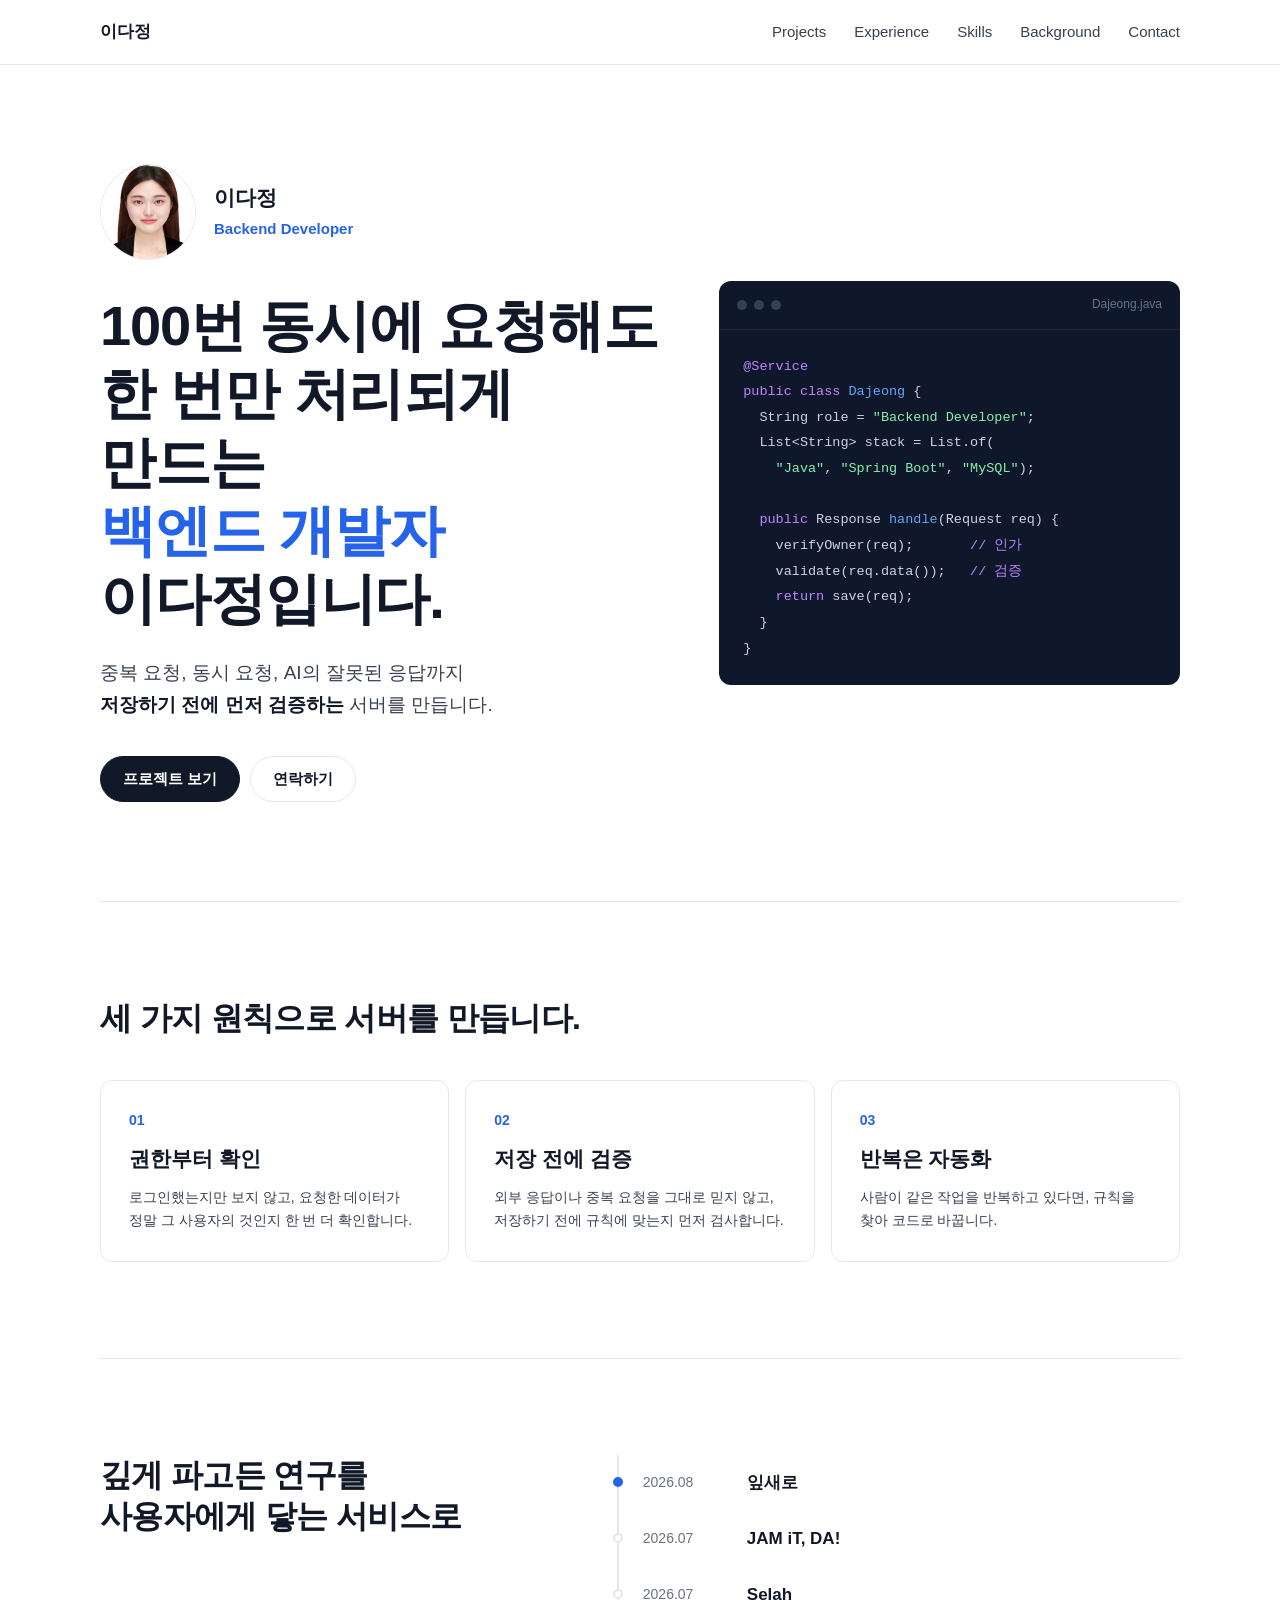
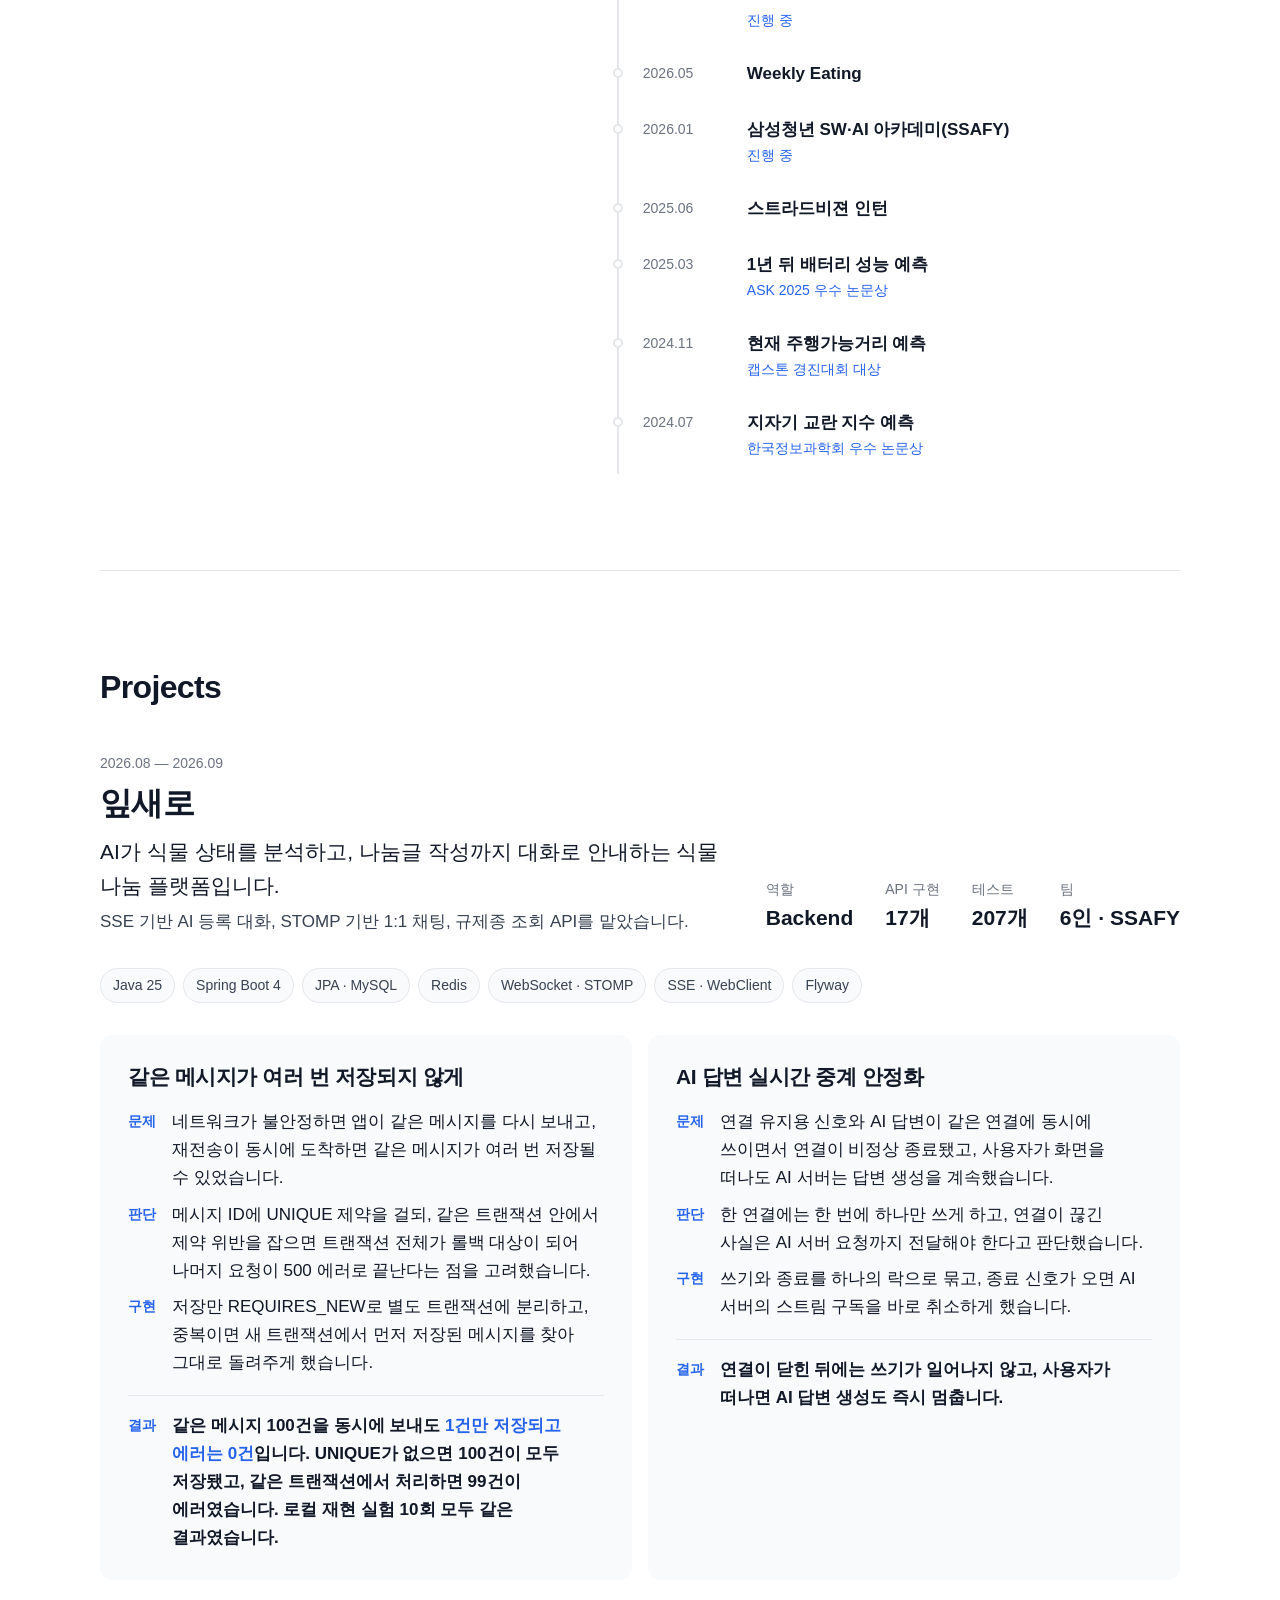
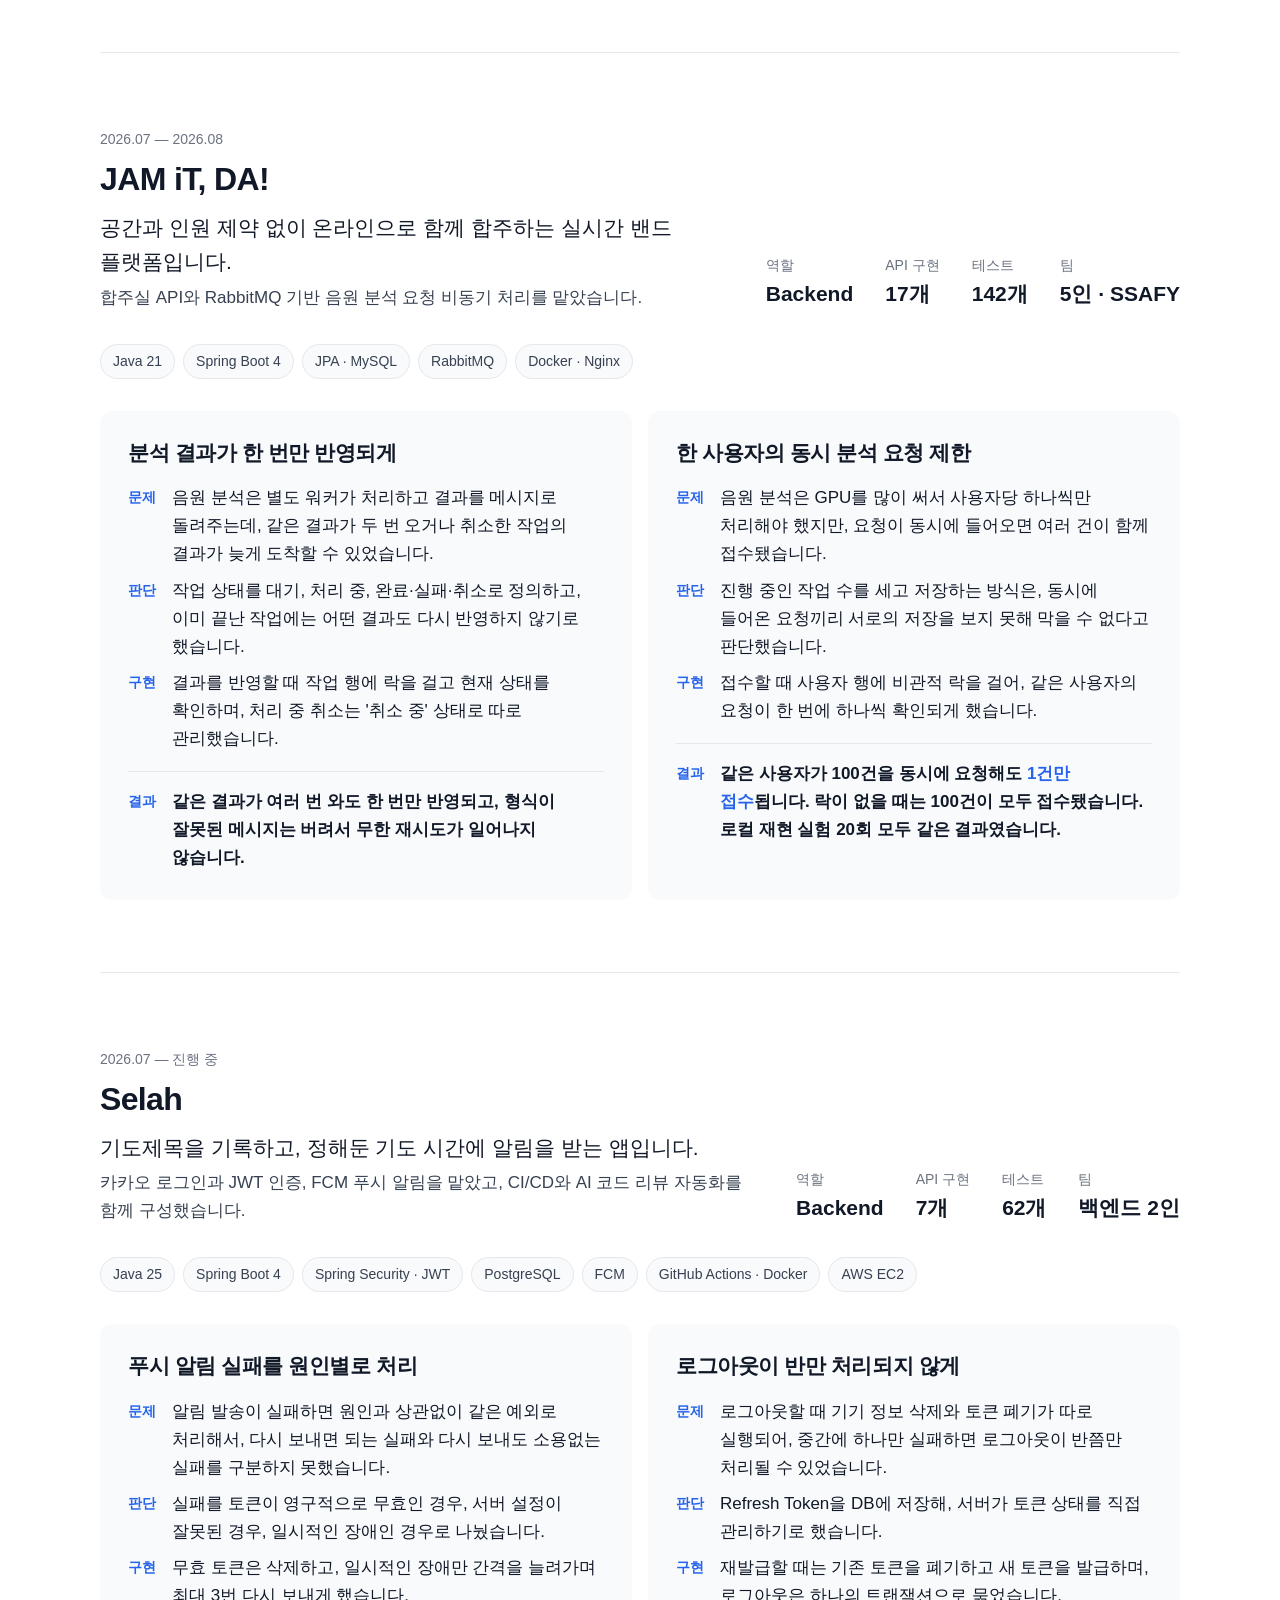
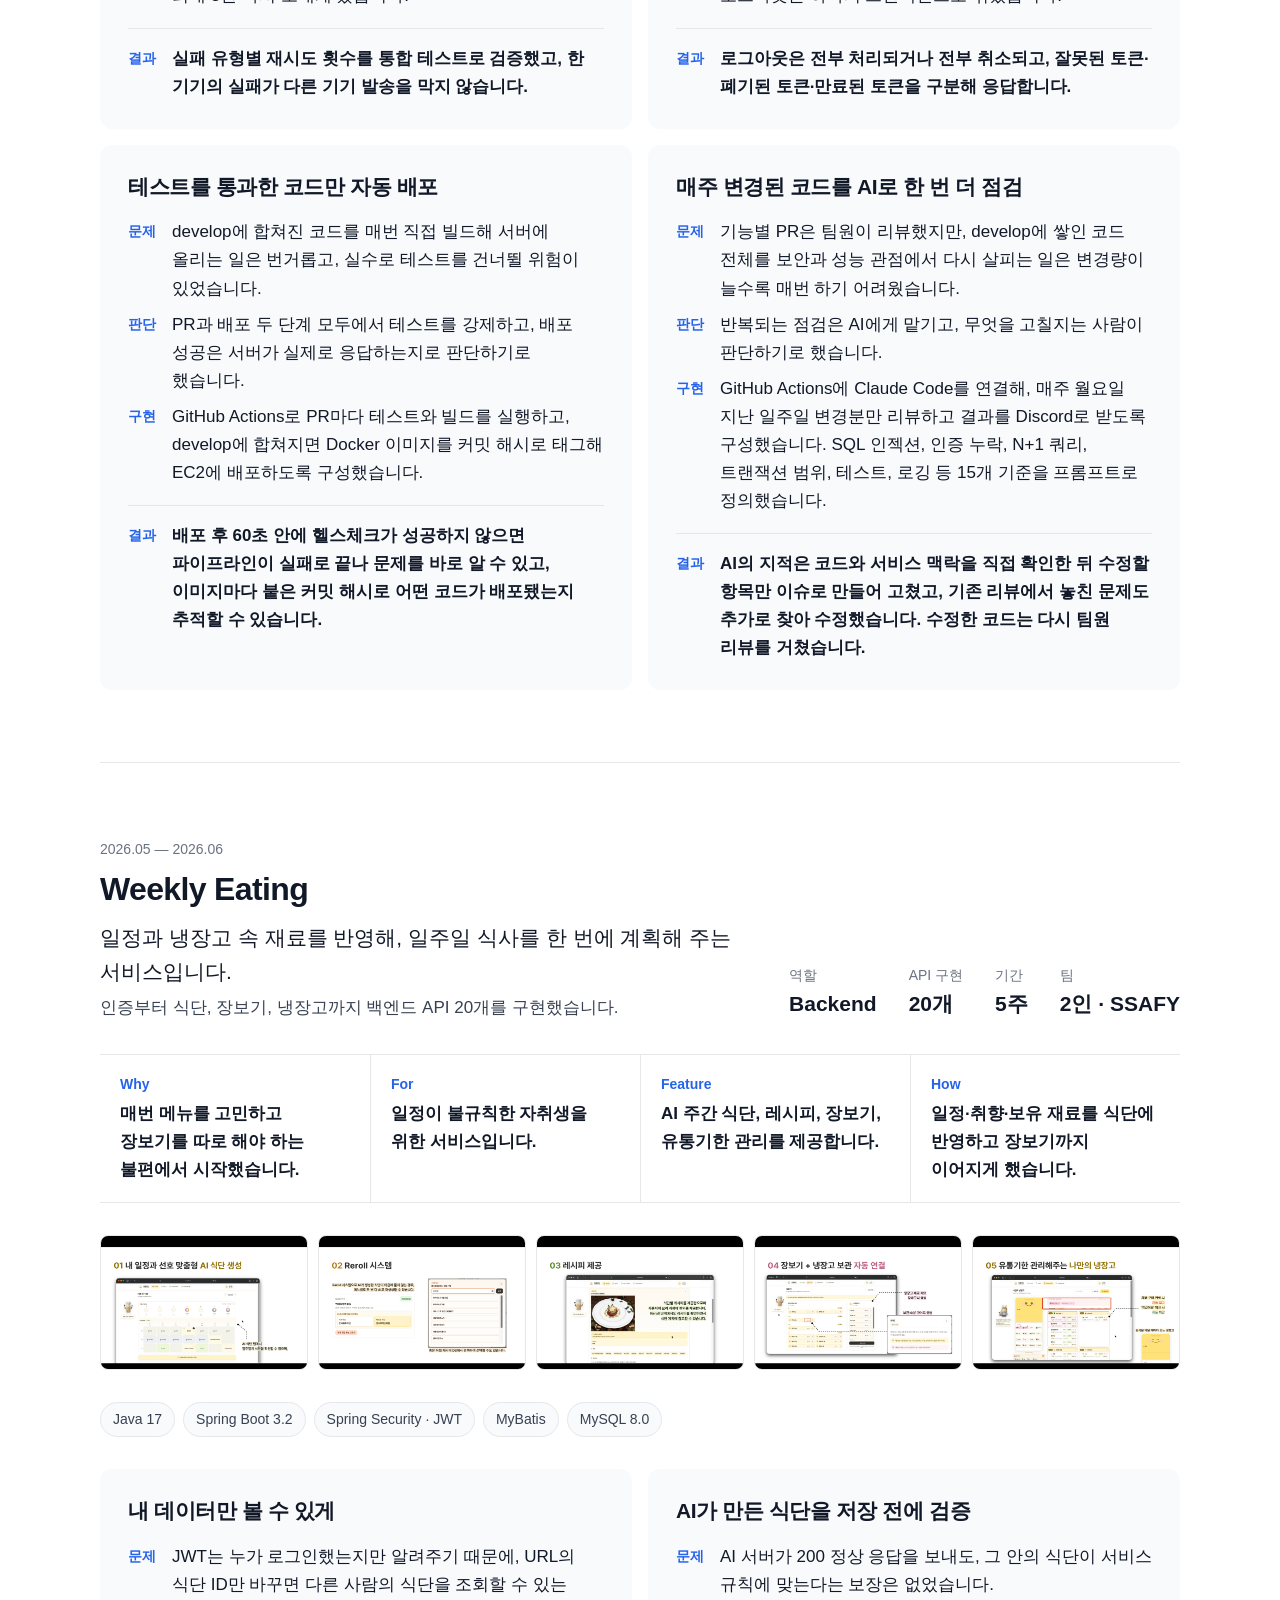
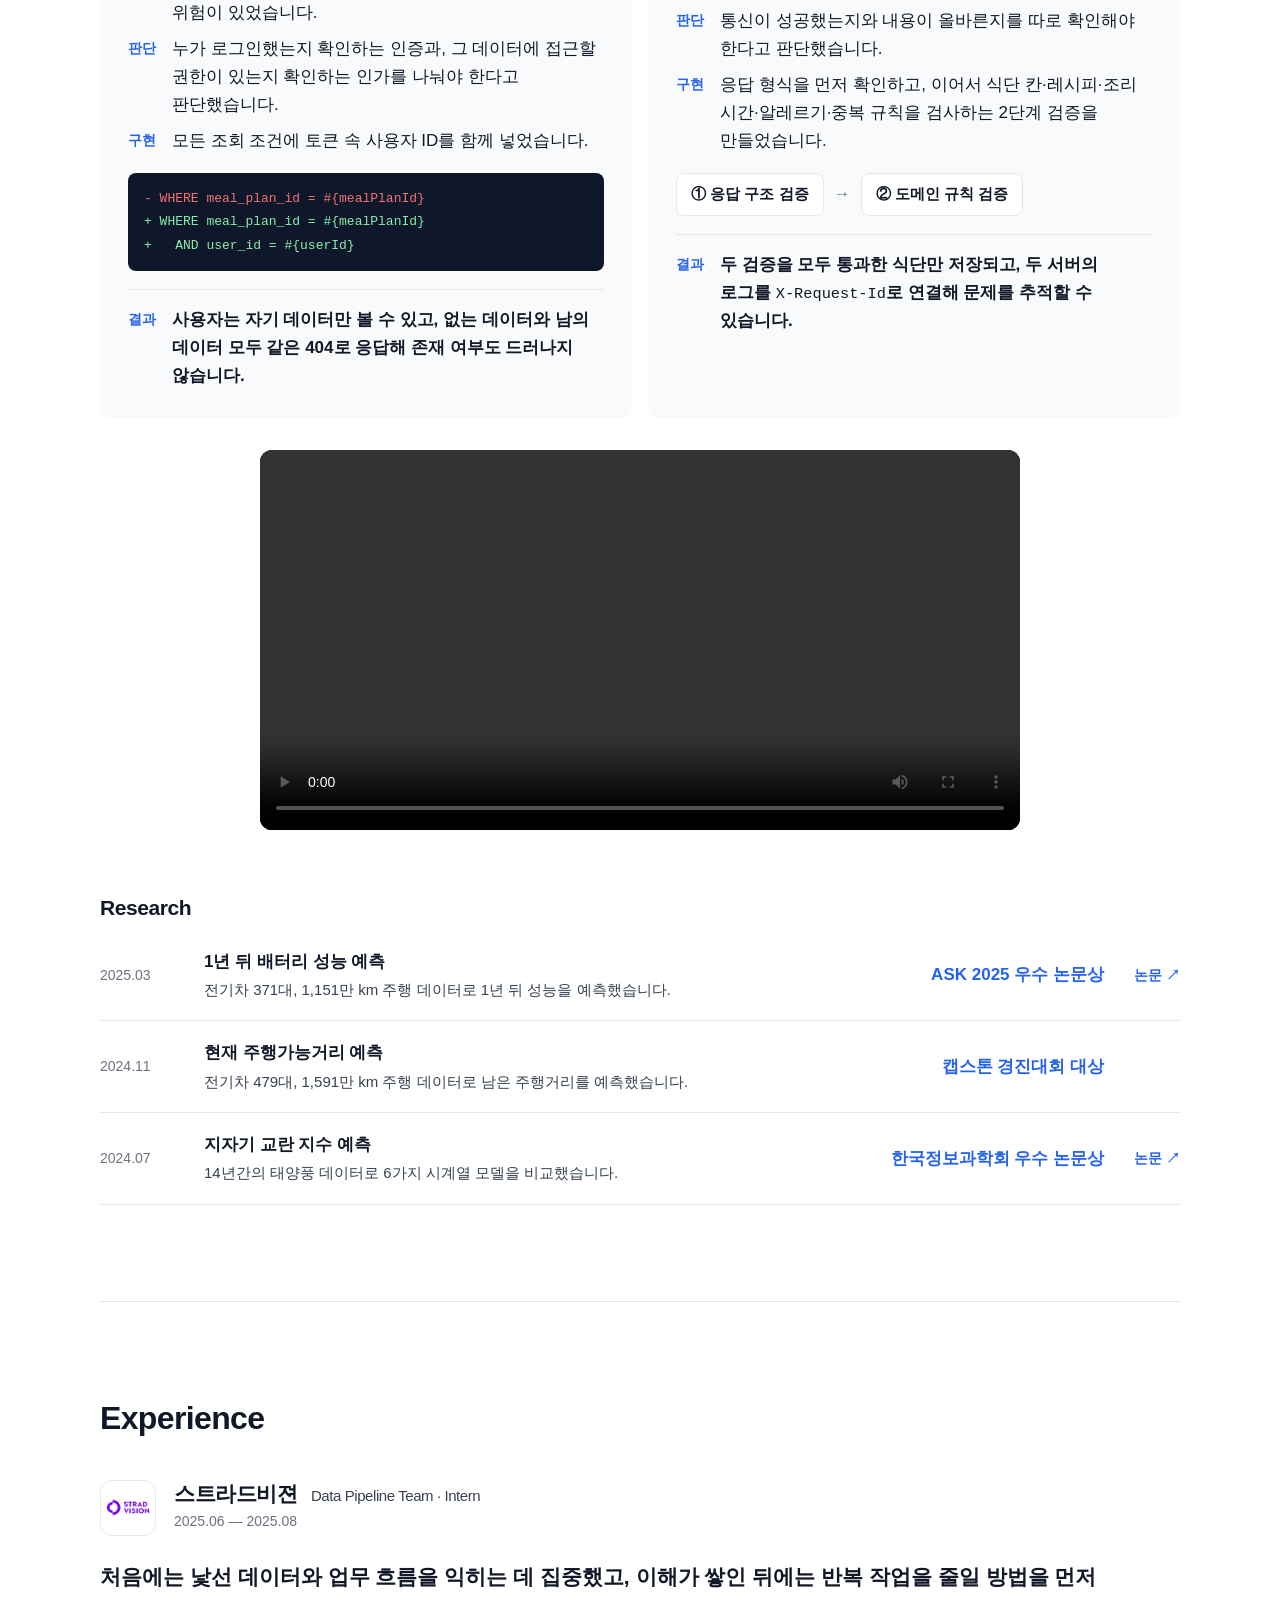
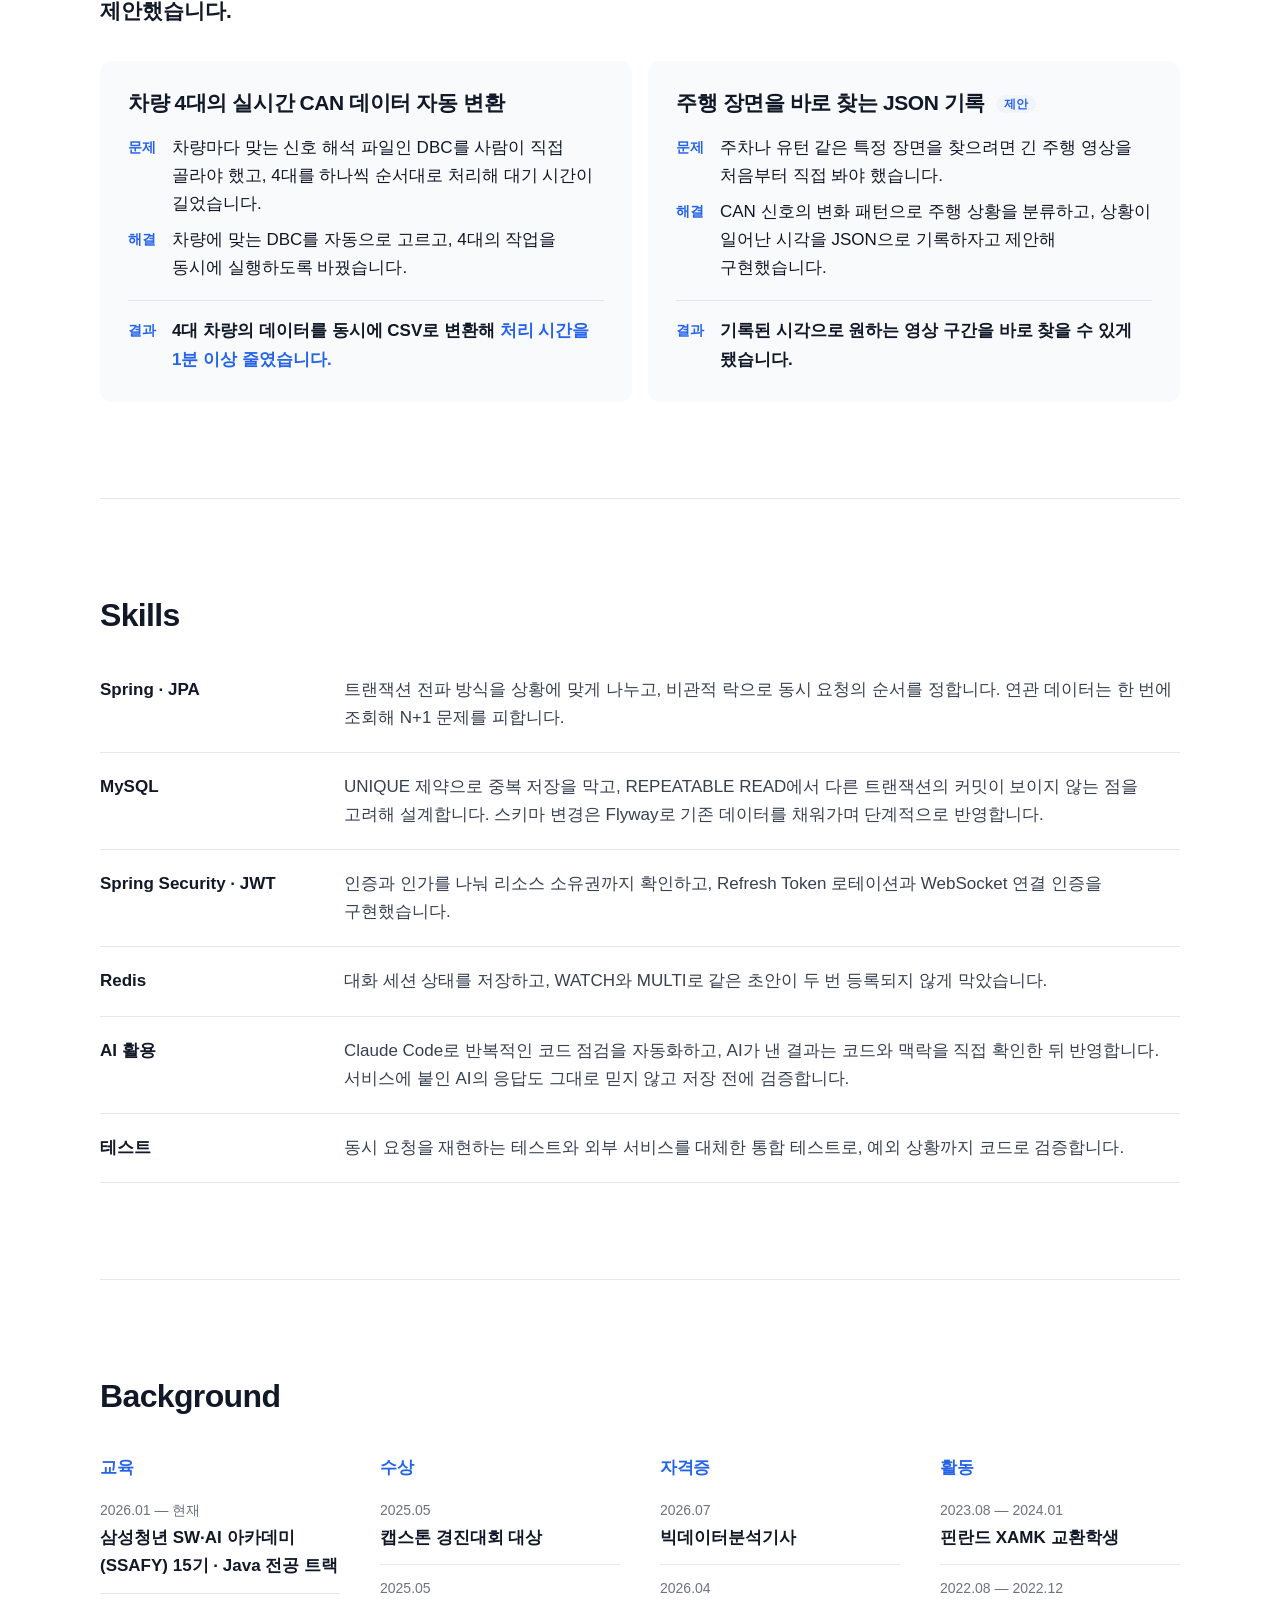
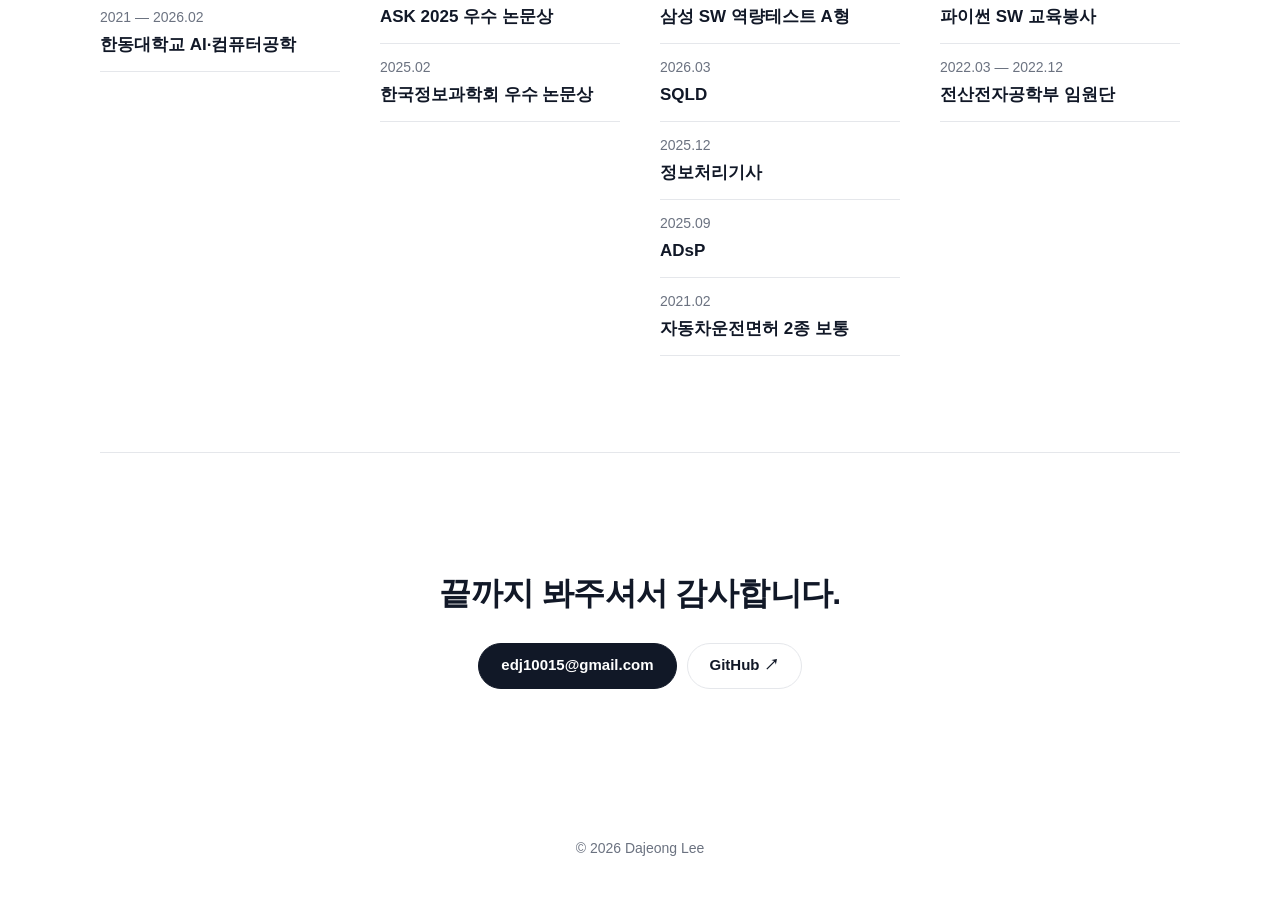
==== commit b6c446fe: "refactor: redesign portfolio around backend projects" ====
--- a/index.html
+++ b/index.html
@@ -5,367 +5,396 @@
   <meta name="viewport" content="width=device-width, initial-scale=1.0" />
   <meta name="description" content="백엔드 개발자 이다정의 포트폴리오" />
   <title>이다정 | Backend Developer</title>
-  <link rel="preconnect" href="https://fonts.googleapis.com" />
-  <link rel="preconnect" href="https://fonts.gstatic.com" crossorigin />
-  <link href="https://fonts.googleapis.com/css2?family=DM+Sans:wght@400;500;600;700&family=Noto+Sans+KR:wght@400;500;600;700&display=swap" rel="stylesheet" />
-  <link rel="stylesheet" href="styles.css" />
-  <link rel="stylesheet" href="header.css" />
-  <link rel="stylesheet" href="highlights.css" />
-  <link rel="stylesheet" href="backend-focus.css" />
-  <link rel="stylesheet" href="timeline.css" />
-  <link rel="stylesheet" href="scroll-snap.css" />
-  <link rel="stylesheet" href="readability.css" />
-  <link rel="stylesheet" href="project-tabs.css" />
-  <link rel="stylesheet" href="troubleshooting.css" />
-  <link rel="stylesheet" href="timeline-alignment.css" />
-  <link rel="stylesheet" href="static-timeline.css" />
-  <link rel="stylesheet" href="timeline-priority.css" />
-  <link rel="stylesheet" href="timeline-links.css" />
-  <link rel="stylesheet" href="education.css" />
-  <link rel="stylesheet" href="backend-learning.css" />
-  <link rel="stylesheet" href="tab-affordance.css" />
-  <link rel="stylesheet" href="project-interactions.css" />
-  <link rel="stylesheet" href="project-interactions-fix.css" />
-  <link rel="stylesheet" href="feature-gallery.css" />
-  <link rel="stylesheet" href="service-overview.css" />
-  <link rel="stylesheet" href="gallery-size.css" />
-  <link rel="stylesheet" href="weekly-yellow-theme.css" />
-  <link rel="stylesheet" href="equal-tabs.css" />
-  <link rel="stylesheet" href="compact-tabs.css" />
-  <link rel="stylesheet" href="weekly-collapse.css" />
-  <link rel="stylesheet" href="journey-story.css" />
-  <link rel="stylesheet" href="journey-row-fix.css" />
-  <link rel="stylesheet" href="intern-showcase.css" />
-  <link rel="stylesheet" href="intern-image-size.css" />
-  <link rel="stylesheet" href="lightbox.css" />
-  <link rel="stylesheet" href="intern-usecase.css" />
-  <link rel="stylesheet" href="intern-purpose.css" />
-  <link rel="stylesheet" href="intern-collapse.css" />
-  <link rel="stylesheet" href="intern-inline.css" />
-  <link rel="stylesheet" href="compact-contact.css" />
-  <link rel="stylesheet" href="research-details.css" />
-  <link rel="stylesheet" href="thinking-trace.css" />
-  <link rel="stylesheet" href="readability-boost.css" />
-  <link rel="stylesheet" href="profile-hero.css" />
-  <link rel="stylesheet" href="personal-story.css" />
+  <link rel="stylesheet" href="https://cdn.jsdelivr.net/gh/orioncactus/pretendard@v1.3.9/dist/web/variable/pretendardvariable-dynamic-subset.min.css" />
+  <link rel="stylesheet" href="css/style.css" />
 </head>
 <body>
-  <div class="noise" aria-hidden="true"></div>
   <header class="site-header">
-    <a class="logo" href="#top">DJ<span>.</span></a>
-    <nav aria-label="주요 메뉴">
-      <a href="#overview">Overview</a><a href="#projects">Projects</a><a href="#achievements">Achievements</a><a href="#experience">Experience</a><a href="#education">Education</a><a href="#contact">Contact</a>
-    </nav>
-    <button class="menu-button" type="button" aria-label="메뉴 열기" aria-expanded="false"><span></span><span></span></button>
+    <div class="container header-inner">
+      <a class="logo" href="#top">이다정</a>
+      <nav aria-label="주요 메뉴">
+        <a href="#projects">Projects</a>
+        <a href="#experience">Experience</a>
+        <a href="#skills">Skills</a>
+        <a href="#education">Background</a>
+        <a href="#contact">Contact</a>
+      </nav>
+      <button class="menu-button" type="button" aria-label="메뉴 열기" aria-expanded="false"><span></span><span></span></button>
+    </div>
   </header>
 
   <main id="top">
-    <section class="hero">
-      <div class="hero-copy reveal">
-        <p class="eyebrow"><span class="status-dot"></span> BACKEND DEVELOPER · DAJEONG LEE</p>
-        <h1>깊게 몰입하고,<br />필요한 <em>빈칸을 채우는</em><br />개발자 이다정입니다.</h1>
-        <p class="hero-description">AI 연구를 하며 논문이 채택되어도 연구 결과가 실제로 어떻게 쓰이는지는 알기 어려웠습니다. 기술이 사용자에게 더 빠르게 닿는 과정을 직접 만들고 싶어 <strong>백엔드 개발</strong>을 시작했습니다.</p>
-        <div class="hero-identity"><img src="data/profile.jpg" alt="이다정 프로필 사진" /><div class="identity-copy"><strong>이다정</strong><small>AI·컴퓨터공학 전공</small></div></div>
-        <div class="hero-actions"><a class="button primary" href="#projects">프로젝트 보기 <span>↘</span></a><a class="text-link" href="#contact">연락처 보기 →</a></div>
-      </div>
-      <div class="hero-visual reveal" aria-hidden="true">
-        <div class="data-orbit orbit-one"></div><div class="data-orbit orbit-two"></div>
-        <div class="code-card">
-          <div class="code-top"><span></span><span></span><span></span><b>profile.py</b></div>
-          <pre><i>class</i> <strong>Developer</strong>:
-  name = <q>"이다정"</q>
-  major = <q>"AI · Computer Science"</q>
-  strength = [
-    <q>"Deep Focus"</q>,
-    <q>"Data Flow"</q>,
-    <q>"Remove Inefficiency"</q>
-  ]
-
-  <i>def</i> <strong>solve</strong>(problem):
-    <i>return</i> context + persistence + code</pre>
-        </div>
-      </div>
-      <div class="scroll-note">SCROLL TO EXPLORE <span>↓</span></div>
-    </section>
-
-    <section class="portfolio-index section" id="overview">
-      <div class="index-heading reveal"><span>ABOUT DAJEONG</span><h2>결과보다 먼저,<br />어떤 사람인지<br />보여드리고 싶습니다.</h2><p>한 번 맡은 문제는 깊게 이해하려 하고, 전체 흐름에서 비어 있는 부분을 찾습니다. 믿고 맡길 수 있는 사람이 되기 위해 필요한 정보를 꾸준히 공부하고 나누겠습니다.</p></div>
-      <div class="index-content">
-        <div class="index-list">
-          <a class="reveal" href="#project-weekly"><b>01</b><span><strong>사용자에게 더 빨리 닿기</strong><small>Weekly Eating · 사용자 편의를 고민한 백엔드 서비스</small></span><i>↘</i></a>
-          <a class="reveal" href="#experience"><b>02</b><span><strong>적응을 넘어 제안하기</strong><small>스트라드비젼 · 업무를 이해하고 아이디어를 내기까지</small></span><i>↘</i></a>
-          <a class="reveal" href="#project-battery"><b>03</b><span><strong>한 문제를 깊게 파고들기</strong><small>AI 연구 · 논문과 수상으로 이어진 몰입의 경험</small></span><i>↘</i></a>
-        </div>
-        <div class="index-support reveal"><span>MORE</span><a href="#achievements">수상·논문</a><a href="#credentials">자격증·활동</a><a href="#education">교육</a></div>
-      </div>
-    </section>
-
-    <section class="journey section" id="journey">
-      <div class="journey-head reveal">
-        <div><p class="timeline-kicker">MY JOURNEY</p><div class="section-label"><span>00</span> From Research to Backend</div><h2>깊게 파고든 연구를<br /><span>사용자에게 닿는 서비스로</span></h2></div>
-      </div>
-      <div class="timeline-explorer reveal">
-        <div class="timeline-track" aria-label="경력 타임라인">
-          <button class="active timeline-primary" type="button" data-target="project-weekly"><time>2026.05</time><i></i><span class="timeline-copy"><strong>Weekly Eating</strong><small>백엔드 · 20개 API</small></span></button>
-          <button class="timeline-primary" type="button" data-target="education"><time>2026.01</time><i></i><span class="timeline-copy"><strong>SSAFY 15기</strong><small>Web(Java) 트랙</small></span></button>
-          <button class="timeline-primary" type="button" data-target="experience"><time>2025.06</time><i></i><span class="timeline-copy"><strong>스트라드비젼 인턴</strong><small>Data Pipeline Team</small></span></button>
-          <button class="timeline-primary" type="button" data-target="project-battery"><time>2025.03</time><i></i><span class="timeline-copy"><strong>1년 뒤 배터리 성능 예측</strong><small class="timeline-award">🏆 ASK 2025 우수 논문상</small></span></button>
-          <button class="timeline-primary" type="button" data-target="project-battery"><time>2024.11</time><i></i><span class="timeline-copy"><strong>현재 주행가능거리 예측</strong><small class="timeline-award">🏆 캡스톤 경진대회 대상</small></span></button>
-          <button class="timeline-primary" type="button" data-target="project-geomagnetic"><time>2024.07</time><i></i><span class="timeline-copy"><strong>지자기 교란 지수 예측</strong><small class="timeline-award">🏆 한국정보과학회 우수 논문상</small></span></button>
-        </div>
-        <div class="journey-story">
-          <span>HOW I WORK</span>
-          <p>저는 팀의 흐름을 살피는 <strong>조율형 팀원</strong>입니다. 앞에서 끌기보다, 팀이 나아갈 방향을 계속 살피고 <strong>어떤 부분을 채워야 전체가 조화로워질지</strong> 고민합니다.</p>
-          <p>연구를 통해 한 문제에 오래 몰입하는 힘을 배웠고, 이제 그 몰입을 사용자가 직접 경험하는 서비스에 쓰고 싶습니다.</p>
-          <div>↙ 강조된 항목을 클릭하면 아래 상세 설명으로 이동합니다.</div>
-        </div>
-      </div>
-    </section>
-
-    <section class="projects section" id="projects">
-      <div class="section-head reveal"><div><div class="section-label"><span>01</span> Selected Projects</div><h2 class="projects-title">백엔드 구현을 중심으로,<br />데이터 역량까지.</h2></div></div>
-
-      <article class="project weekly-project reveal" id="project-weekly">
-        <div class="project-number">01</div>
-        <div class="project-main">
-          <div class="project-meta"><span>BACKEND · AI SERVICE · FOOD TECH</span><span>2026.05 — 2026.06</span></div>
-          <h3>Weekly Eating</h3>
-          <div class="project-impact weekly-summary-impact"><strong>20개</strong><span>본인 구현 API</span><strong>5주</strong><span>개발 기간</span></div>
-          <button class="project-expand-button weekly-expand-button" type="button" aria-expanded="false"><span>설계 고민 · 핵심 기능 · 문제 해결</span><b>펼쳐보기</b><i>＋</i></button>
-          <div class="weekly-details">
-          <div class="project-tab-guide"><strong>프로젝트 상세 보기</strong><span>아래 탭을 선택해 내용을 확인하세요 ↓</span></div>
-          <div class="project-tabs" role="tablist" aria-label="Weekly Eating 세부 정보">
-            <button class="active" type="button" role="tab" aria-selected="true" data-project-tab="overview"><b>01</b> 프로젝트 개요</button>
-            <button type="button" role="tab" aria-selected="false" data-project-tab="features"><b>02</b> 핵심 기능</button>
-            <button type="button" role="tab" aria-selected="false" data-project-tab="troubleshooting"><b>03</b> 문제 해결</button>
-            <button type="button" role="tab" aria-selected="false" data-project-tab="demo"><b>04</b> 시연 영상 <span>▶</span></button>
+    <!-- Hero -->
+    <section class="hero container">
+      <div class="hero-copy">
+        <div class="hero-id"><img src="data/profile.jpg" alt="이다정 프로필 사진" /><div><strong>이다정</strong><span>Backend Developer</span></div></div>
+        <h1>100번 동시에 요청해도<br />한 번만 처리되게 만드는<br /><em>백엔드 개발자</em> 이다정입니다.</h1>
+        <p class="lead">중복 요청, 동시 요청, AI의 잘못된 응답까지<br /><strong>저장하기 전에 먼저 검증하는</strong> 서버를 만듭니다.</p>
+        <div class="actions">
+          <a class="btn btn-primary" href="#projects">프로젝트 보기</a>
+          <a class="btn" href="#contact">연락하기</a>
+        </div>
+      </div>
+      <div class="code-card" aria-hidden="true">
+        <div class="code-top"><span></span><span></span><span></span><b>Dajeong.java</b></div>
+        <pre><i>@Service</i>
+<i>public class</i> <strong>Dajeong</strong> {
+  String role = <q>"Backend Developer"</q>;
+  List&lt;String&gt; stack = List.of(
+    <q>"Java"</q>, <q>"Spring Boot"</q>, <q>"MySQL"</q>);
+
+  <i>public</i> Response <strong>handle</strong>(Request req) {
+    verifyOwner(req);       <i>// 인가</i>
+    validate(req.data());   <i>// 검증</i>
+    <i>return</i> save(req);
+  }
+}</pre>
+      </div>
+    </section>
+
+    <!-- Principles -->
+    <section class="section container" id="about">
+      <h2 class="section-title">세 가지 원칙으로 서버를 만듭니다.</h2>
+      <div class="principles">
+        <a href="#project-weekly"><b>01</b><strong>권한부터 확인</strong><span>로그인했는지만 보지 않고, 요청한 데이터가 정말 그 사용자의 것인지 한 번 더 확인합니다.</span></a>
+        <a href="#project-newleaf"><b>02</b><strong>저장 전에 검증</strong><span>외부 응답이나 중복 요청을 그대로 믿지 않고, 저장하기 전에 규칙에 맞는지 먼저 검사합니다.</span></a>
+        <a href="#experience"><b>03</b><strong>반복은 자동화</strong><span>사람이 같은 작업을 반복하고 있다면, 규칙을 찾아 코드로 바꿉니다.</span></a>
+      </div>
+    </section>
+
+    <!-- Journey -->
+    <section class="section container split" id="journey">
+      <h2 class="section-title">깊게 파고든 연구를<br />사용자에게 닿는 서비스로</h2>
+      <ol class="timeline">
+        <li><a href="#project-newleaf"><time>2026.08</time><strong>잎새로</strong></a></li>
+        <li><a href="#project-jamitda"><time>2026.07</time><strong>JAM iT, DA!</strong></a></li>
+        <li><a href="#project-selah"><time>2026.07</time><strong>Selah</strong><em>진행 중</em></a></li>
+        <li><a href="#project-weekly"><time>2026.05</time><strong>Weekly Eating</strong></a></li>
+        <li><a href="#education"><time>2026.01</time><strong>삼성청년 SW·AI 아카데미(SSAFY)</strong><em>진행 중</em></a></li>
+        <li><a href="#experience"><time>2025.06</time><strong>스트라드비젼 인턴</strong></a></li>
+        <li><a href="#project-battery"><time>2025.03</time><strong>1년 뒤 배터리 성능 예측</strong><em>ASK 2025 우수 논문상</em></a></li>
+        <li><a href="#project-battery"><time>2024.11</time><strong>현재 주행가능거리 예측</strong><em>캡스톤 경진대회 대상</em></a></li>
+        <li><a href="#project-geomagnetic"><time>2024.07</time><strong>지자기 교란 지수 예측</strong><em>한국정보과학회 우수 논문상</em></a></li>
+      </ol>
+    </section>
+
+    <!-- Projects -->
+    <section class="section container" id="projects">
+      <h2 class="section-title">Projects</h2>
+
+      <article class="project" id="project-newleaf">
+        <header class="project-head">
+          <div>
+            <time>2026.08 — 2026.09</time>
+            <h3>잎새로</h3>
+            <p class="project-summary">AI가 식물 상태를 분석하고, 나눔글 작성까지 대화로 안내하는 식물 나눔 플랫폼입니다.</p>
+            <p class="project-role">SSE 기반 AI 등록 대화, STOMP 기반 1:1 채팅, 규제종 조회 API를 맡았습니다.</p>
           </div>
-          <div class="project-tab-panel active" data-project-panel="overview">
-            <div class="weekly-overview-simple">
-              <div class="weekly-overview-lead"><span>WEEKLY EATING</span><h4>일정과 냉장고를 반영해<br /><strong>일주일 식사를 한 번에 계획하는 서비스</strong></h4></div>
-              <div class="weekly-overview-grid">
-                <article><span>WHY</span><h5>“이번 주엔 뭐 먹지?”</h5><p>매번 메뉴를 고민하고, 재료 확인과 장보기까지 따로 해야 하는 불편에서 시작했습니다.</p></article>
-                <article><span>FOR</span><h5>일정이 불규칙한 자취생</h5><p>바쁜 일정 속에서도 식사를 계획하고 냉장고 재료를 낭비 없이 쓰고 싶은 사용자가 대상입니다.</p></article>
-                <article><span>FEATURE</span><h5>식단부터 냉장고까지</h5><p>AI 주간 식단 · 메뉴 재추천 · 레시피 · 장바구니 · 냉장고와 유통기한 관리</p></article>
-                <article><span>HOW</span><h5>흩어진 정보를 하나로 연결</h5><p>일정·취향·보유 재료를 식단 생성에 반영하고, 결과를 장보기와 식재료 관리까지 이어지게 했습니다.</p></article>
-              </div>
-              <div class="weekly-backend-role"><span>MY ROLE</span><strong>인증부터 식단·장보기·냉장고까지 백엔드 API 20개 구현</strong></div>
-            </div>
+          <dl class="facts">
+            <div><dt>역할</dt><dd>Backend</dd></div>
+            <div><dt>API 구현</dt><dd>17개</dd></div>
+            <div><dt>테스트</dt><dd>207개</dd></div>
+            <div><dt>팀</dt><dd>6인 · SSAFY</dd></div>
+          </dl>
+        </header>
+
+        <ul class="tags"><li>Java 25</li><li>Spring Boot 4</li><li>JPA · MySQL</li><li>Redis</li><li>WebSocket · STOMP</li><li>SSE · WebClient</li><li>Flyway</li></ul>
+
+        <div class="cases">
+          <article class="case">
+            <h4>같은 메시지가 여러 번 저장되지 않게</h4>
+            <ol class="steps">
+              <li><b>문제</b><span>네트워크가 불안정하면 앱이 같은 메시지를 다시 보내고, 재전송이 동시에 도착하면 같은 메시지가 여러 번 저장될 수 있었습니다.</span></li>
+              <li><b>판단</b><span>메시지 ID에 UNIQUE 제약을 걸되, 같은 트랜잭션 안에서 제약 위반을 잡으면 트랜잭션 전체가 롤백 대상이 되어 나머지 요청이 500 에러로 끝난다는 점을 고려했습니다.</span></li>
+              <li><b>구현</b><span>저장만 REQUIRES_NEW로 별도 트랜잭션에 분리하고, 중복이면 새 트랜잭션에서 먼저 저장된 메시지를 찾아 그대로 돌려주게 했습니다.</span></li>
+            </ol>
+            <p class="result"><b>결과</b><span>같은 메시지 100건을 동시에 보내도 <mark>1건만 저장되고 에러는 0건</mark>입니다. UNIQUE가 없으면 100건이 모두 저장됐고, 같은 트랜잭션에서 처리하면 99건이 에러였습니다. 로컬 재현 실험 10회 모두 같은 결과였습니다.</span></p>
+          </article>
+          <article class="case">
+            <h4>AI 답변 실시간 중계 안정화</h4>
+            <ol class="steps">
+              <li><b>문제</b><span>연결 유지용 신호와 AI 답변이 같은 연결에 동시에 쓰이면서 연결이 비정상 종료됐고, 사용자가 화면을 떠나도 AI 서버는 답변 생성을 계속했습니다.</span></li>
+              <li><b>판단</b><span>한 연결에는 한 번에 하나만 쓰게 하고, 연결이 끊긴 사실은 AI 서버 요청까지 전달해야 한다고 판단했습니다.</span></li>
+              <li><b>구현</b><span>쓰기와 종료를 하나의 락으로 묶고, 종료 신호가 오면 AI 서버의 스트림 구독을 바로 취소하게 했습니다.</span></li>
+            </ol>
+            <p class="result"><b>결과</b><span>연결이 닫힌 뒤에는 쓰기가 일어나지 않고, 사용자가 떠나면 AI 답변 생성도 즉시 멈춥니다.</span></p>
+          </article>
+        </div>
+      </article>
+
+      <article class="project" id="project-jamitda">
+        <header class="project-head">
+          <div>
+            <time>2026.07 — 2026.08</time>
+            <h3>JAM iT, DA!</h3>
+            <p class="project-summary">공간과 인원 제약 없이 온라인으로 함께 합주하는 실시간 밴드 플랫폼입니다.</p>
+            <p class="project-role">합주실 API와 RabbitMQ 기반 음원 분석 요청 비동기 처리를 맡았습니다.</p>
           </div>
-          <div class="project-tab-panel" data-project-panel="features" hidden>
-            <div class="feature-gallery">
-              <div class="gallery-top"><div><span>FEATURE GALLERY</span><strong id="feature-gallery-title">일정·선호 맞춤 AI 식단</strong></div><div><b id="feature-current">01</b><span>/ 10</span></div></div>
-              <div class="gallery-stage">
-                <figure class="active"><img src="data/weekly-eating/01_1.png" alt="일정 블록을 등록해 AI 식단을 생성하는 화면" /><figcaption><b>01</b> 일정 블록 등록</figcaption></figure>
-                <figure><img loading="lazy" src="data/weekly-eating/01_2.png" alt="냉장고 재료를 반영한 주간 식단 화면" /><figcaption><b>01</b> 냉장고 재료 연계</figcaption></figure>
-                <figure><img loading="lazy" src="data/weekly-eating/01_3.png" alt="배치 체인 쿠킹 처리 흐름" /><figcaption><b>01</b> 배치 체인 쿠킹</figcaption></figure>
-                <figure><img loading="lazy" src="data/weekly-eating/01_4.png" alt="생성된 일주일 식단 화면" /><figcaption><b>01</b> 주간 식단 확인</figcaption></figure>
-                <figure><img loading="lazy" src="data/weekly-eating/01_5.png" alt="가장 가까운 식단과 요리 공간 화면" /><figcaption><b>01</b> 오늘의 식단</figcaption></figure>
-                <figure><img loading="lazy" src="data/weekly-eating/02_1.png" alt="AI 메뉴 재추천 화면" /><figcaption><b>02</b> AI 메뉴 Reroll</figcaption></figure>
-                <figure><img loading="lazy" src="data/weekly-eating/02_2.png" alt="직접 등록한 레시피를 선택하는 화면" /><figcaption><b>02</b> 직접 메뉴 선택</figcaption></figure>
-                <figure><img loading="lazy" src="data/weekly-eating/03.png" alt="식단별 상세 레시피 화면" /><figcaption><b>03</b> 상세 레시피</figcaption></figure>
-                <figure><img loading="lazy" src="data/weekly-eating/04.png" alt="장보기와 냉장고 보관을 연결한 화면" /><figcaption><b>04</b> 장보기·보관 연결</figcaption></figure>
-                <figure><img loading="lazy" src="data/weekly-eating/05.png" alt="유통기한을 관리하는 냉장고 화면" /><figcaption><b>05</b> 유통기한 관리</figcaption></figure>
-              </div>
-              <div class="gallery-controls"><button class="gallery-prev" type="button" aria-label="이전 기능 이미지">← 이전</button><div class="gallery-progress"><i></i></div><button class="gallery-next" type="button" aria-label="다음 기능 이미지">다음 →</button></div>
-            </div>
-            <div class="chips"><span>Java 17</span><span>Spring Boot 3.2</span><span>Spring Security · JWT(JSON Web Token)</span><span>MyBatis</span><span>MySQL 8.0</span></div>
+          <dl class="facts">
+            <div><dt>역할</dt><dd>Backend</dd></div>
+            <div><dt>API 구현</dt><dd>17개</dd></div>
+            <div><dt>테스트</dt><dd>142개</dd></div>
+            <div><dt>팀</dt><dd>5인 · SSAFY</dd></div>
+          </dl>
+        </header>
+
+        <ul class="tags"><li>Java 21</li><li>Spring Boot 4</li><li>JPA · MySQL</li><li>RabbitMQ</li><li>Docker · Nginx</li></ul>
+
+        <div class="cases">
+          <article class="case">
+            <h4>분석 결과가 한 번만 반영되게</h4>
+            <ol class="steps">
+              <li><b>문제</b><span>음원 분석은 별도 워커가 처리하고 결과를 메시지로 돌려주는데, 같은 결과가 두 번 오거나 취소한 작업의 결과가 늦게 도착할 수 있었습니다.</span></li>
+              <li><b>판단</b><span>작업 상태를 대기, 처리 중, 완료·실패·취소로 정의하고, 이미 끝난 작업에는 어떤 결과도 다시 반영하지 않기로 했습니다.</span></li>
+              <li><b>구현</b><span>결과를 반영할 때 작업 행에 락을 걸고 현재 상태를 확인하며, 처리 중 취소는 '취소 중' 상태로 따로 관리했습니다.</span></li>
+            </ol>
+            <p class="result"><b>결과</b><span>같은 결과가 여러 번 와도 한 번만 반영되고, 형식이 잘못된 메시지는 버려서 무한 재시도가 일어나지 않습니다.</span></p>
+          </article>
+          <article class="case">
+            <h4>한 사용자의 동시 분석 요청 제한</h4>
+            <ol class="steps">
+              <li><b>문제</b><span>음원 분석은 GPU를 많이 써서 사용자당 하나씩만 처리해야 했지만, 요청이 동시에 들어오면 여러 건이 함께 접수됐습니다.</span></li>
+              <li><b>판단</b><span>진행 중인 작업 수를 세고 저장하는 방식은, 동시에 들어온 요청끼리 서로의 저장을 보지 못해 막을 수 없다고 판단했습니다.</span></li>
+              <li><b>구현</b><span>접수할 때 사용자 행에 비관적 락을 걸어, 같은 사용자의 요청이 한 번에 하나씩 확인되게 했습니다.</span></li>
+            </ol>
+            <p class="result"><b>결과</b><span>같은 사용자가 100건을 동시에 요청해도 <mark>1건만 접수</mark>됩니다. 락이 없을 때는 100건이 모두 접수됐습니다. 로컬 재현 실험 20회 모두 같은 결과였습니다.</span></p>
+          </article>
+        </div>
+      </article>
+
+      <article class="project" id="project-selah">
+        <header class="project-head">
+          <div>
+            <time>2026.07 — 진행 중</time>
+            <h3>Selah</h3>
+            <p class="project-summary">기도제목을 기록하고, 정해둔 기도 시간에 알림을 받는 앱입니다.</p>
+            <p class="project-role">카카오 로그인과 JWT 인증, FCM 푸시 알림을 맡았고, CI/CD와 AI 코드 리뷰 자동화를 함께 구성했습니다.</p>
           </div>
-          <div class="project-tab-panel troubleshooting-panel" data-project-panel="troubleshooting" hidden>
-            <div class="trouble-intro"><span>BACKEND DESIGN</span><p><strong>보안과 AI 응답 신뢰성</strong>을 저장 이전 단계에서 검증했습니다.</p></div>
-            <div class="trouble-grid">
-              <article class="trouble-case authorization-case">
-                <div class="trouble-case-head"><span>01 · AUTHORIZATION</span><strong>리소스 소유권<br />검증 설계</strong><b>IDOR(Insecure Direct Object Reference) 예방</b></div>
-                <div class="trouble-steps"><div><span>PROBLEM</span><strong>JWT 유효 ≠ 소유권</strong><p>JWT(JSON Web Token)는 로그인 사용자의 신원만 확인하며, URL의 리소스 ID는 변경할 수 있습니다.</p></div><div><span>DECISION</span><strong>인증 ≠ 인가</strong><p>신원 확인 후 접근 권한을 별도로 판단했습니다.</p></div><div class="solution"><span>IMPLEMENT</span><strong>userId + resourceId</strong><p>JWT subject의 사용자 ID를 조회 조건에 추가했습니다.</p></div></div>
-                <div class="authorization-query"><div><span>BEFORE</span><code>WHERE meal_plan_id = #{mealPlanId}</code></div><i>→</i><div><span>AFTER</span><code>WHERE meal_plan_id = #{mealPlanId}<br />AND user_id = #{userId}</code></div></div>
-                <div class="trouble-outcome"><span>RESULT</span><strong>사용자별 데이터 격리</strong><p>미존재·타인 소유 리소스 모두 <b>404</b>로 응답했습니다.</p></div>
-              </article>
-              <article class="trouble-case ai-validation-case">
-                <div class="trouble-case-head"><span>02 · AI RELIABILITY</span><strong>AI 응답<br />신뢰성 검증</strong><b>저장 전 검증</b></div>
-                <div class="trouble-steps"><div><span>PROBLEM</span><strong>HTTP 200 ≠ 정상 식단</strong><p>통신 성공이 추천 결과의 유효성을 보장하지 않습니다.</p></div><div><span>DECISION</span><strong>통신 성공 ≠ 비즈니스 성공</strong><p>응답 구조와 서비스 규칙을 분리했습니다.</p></div><div class="solution"><span>IMPLEMENT</span><strong>2단계 Validation</strong><p>검증을 모두 통과한 결과만 저장했습니다.</p></div></div>
-                <div class="validation-layers"><div><span>1 · CLIENT LAYER</span><strong>응답 구조 검증</strong><p>2xx · success · data · items</p></div><i>→</i><div><span>2 · SERVICE LAYER</span><strong>도메인 규칙 검증</strong><p>슬롯 · 레시피 · 조리 시간 · 알레르기 · 중복</p></div></div>
-                <div class="trouble-outcome"><span>RESULT</span><strong>잘못된 추천 저장 차단</strong><p><code>X-Request-Id</code>로 두 서버의 로그를 연결했습니다.</p></div>
-              </article>
-            </div>
+          <dl class="facts">
+            <div><dt>역할</dt><dd>Backend</dd></div>
+            <div><dt>API 구현</dt><dd>7개</dd></div>
+            <div><dt>테스트</dt><dd>62개</dd></div>
+            <div><dt>팀</dt><dd>백엔드 2인</dd></div>
+          </dl>
+        </header>
+
+        <ul class="tags"><li>Java 25</li><li>Spring Boot 4</li><li>Spring Security · JWT</li><li>PostgreSQL</li><li>FCM</li><li>GitHub Actions · Docker</li><li>AWS EC2</li></ul>
+
+        <div class="cases">
+          <article class="case">
+            <h4>푸시 알림 실패를 원인별로 처리</h4>
+            <ol class="steps">
+              <li><b>문제</b><span>알림 발송이 실패하면 원인과 상관없이 같은 예외로 처리해서, 다시 보내면 되는 실패와 다시 보내도 소용없는 실패를 구분하지 못했습니다.</span></li>
+              <li><b>판단</b><span>실패를 토큰이 영구적으로 무효인 경우, 서버 설정이 잘못된 경우, 일시적인 장애인 경우로 나눴습니다.</span></li>
+              <li><b>구현</b><span>무효 토큰은 삭제하고, 일시적인 장애만 간격을 늘려가며 최대 3번 다시 보내게 했습니다.</span></li>
+            </ol>
+            <p class="result"><b>결과</b><span>실패 유형별 재시도 횟수를 통합 테스트로 검증했고, 한 기기의 실패가 다른 기기 발송을 막지 않습니다.</span></p>
+          </article>
+          <article class="case">
+            <h4>로그아웃이 반만 처리되지 않게</h4>
+            <ol class="steps">
+              <li><b>문제</b><span>로그아웃할 때 기기 정보 삭제와 토큰 폐기가 따로 실행되어, 중간에 하나만 실패하면 로그아웃이 반쯤만 처리될 수 있었습니다.</span></li>
+              <li><b>판단</b><span>Refresh Token을 DB에 저장해, 서버가 토큰 상태를 직접 관리하기로 했습니다.</span></li>
+              <li><b>구현</b><span>재발급할 때는 기존 토큰을 폐기하고 새 토큰을 발급하며, 로그아웃은 하나의 트랜잭션으로 묶었습니다.</span></li>
+            </ol>
+            <p class="result"><b>결과</b><span>로그아웃은 전부 처리되거나 전부 취소되고, 잘못된 토큰·폐기된 토큰·만료된 토큰을 구분해 응답합니다.</span></p>
+          </article>
+          <article class="case">
+            <h4>테스트를 통과한 코드만 자동 배포</h4>
+            <ol class="steps">
+              <li><b>문제</b><span>develop에 합쳐진 코드를 매번 직접 빌드해 서버에 올리는 일은 번거롭고, 실수로 테스트를 건너뛸 위험이 있었습니다.</span></li>
+              <li><b>판단</b><span>PR과 배포 두 단계 모두에서 테스트를 강제하고, 배포 성공은 서버가 실제로 응답하는지로 판단하기로 했습니다.</span></li>
+              <li><b>구현</b><span>GitHub Actions로 PR마다 테스트와 빌드를 실행하고, develop에 합쳐지면 Docker 이미지를 커밋 해시로 태그해 EC2에 배포하도록 구성했습니다.</span></li>
+            </ol>
+            <p class="result"><b>결과</b><span>배포 후 60초 안에 헬스체크가 성공하지 않으면 파이프라인이 실패로 끝나 문제를 바로 알 수 있고, 이미지마다 붙은 커밋 해시로 어떤 코드가 배포됐는지 추적할 수 있습니다.</span></p>
+          </article>
+          <article class="case">
+            <h4>매주 변경된 코드를 AI로 한 번 더 점검</h4>
+            <ol class="steps">
+              <li><b>문제</b><span>기능별 PR은 팀원이 리뷰했지만, develop에 쌓인 코드 전체를 보안과 성능 관점에서 다시 살피는 일은 변경량이 늘수록 매번 하기 어려웠습니다.</span></li>
+              <li><b>판단</b><span>반복되는 점검은 AI에게 맡기고, 무엇을 고칠지는 사람이 판단하기로 했습니다.</span></li>
+              <li><b>구현</b><span>GitHub Actions에 Claude Code를 연결해, 매주 월요일 지난 일주일 변경분만 리뷰하고 결과를 Discord로 받도록 구성했습니다. SQL 인젝션, 인증 누락, N+1 쿼리, 트랜잭션 범위, 테스트, 로깅 등 15개 기준을 프롬프트로 정의했습니다.</span></li>
+            </ol>
+            <p class="result"><b>결과</b><span>AI의 지적은 코드와 서비스 맥락을 직접 확인한 뒤 수정할 항목만 이슈로 만들어 고쳤고, 기존 리뷰에서 놓친 문제도 추가로 찾아 수정했습니다. 수정한 코드는 다시 팀원 리뷰를 거쳤습니다.</span></p>
+          </article>
+        </div>
+      </article>
+
+      <article class="project" id="project-weekly">
+        <header class="project-head">
+          <div>
+            <time>2026.05 — 2026.06</time>
+            <h3>Weekly Eating</h3>
+            <p class="project-summary">일정과 냉장고 속 재료를 반영해, 일주일 식사를 한 번에 계획해 주는 서비스입니다.</p>
+            <p class="project-role">인증부터 식단, 장보기, 냉장고까지 백엔드 API 20개를 구현했습니다.</p>
           </div>
-          <div class="project-tab-panel video-panel" data-project-panel="demo" hidden>
-            <div class="video-heading"><div><strong>Weekly Eating Demo</strong><span>서비스 주요 기능 시연</span></div><span>2026</span></div>
-            <video controls preload="metadata" playsinline>
-              <source src="data/weekly-eating/1팀_이다정_이수인_관통_시연영상.MP4" type="video/mp4" />
-              브라우저에서 영상을 재생할 수 없습니다.
-            </video>
-          </div>
-          </div>
-        </div>
-        <aside><div><small>PROGRAM</small><strong>SSAFY 15기</strong></div><div><small>TEAM</small><strong>2인 팀 프로젝트</strong></div><div><small>ROLE</small><strong>Backend Developer<br />20개 API 구현</strong></div><div class="result-box weekly-result"><small>BACKEND POINT</small><strong>식단 생성부터<br />식재료 관리까지<br />하나의 데이터 흐름으로 연결</strong></div></aside>
+          <dl class="facts">
+            <div><dt>역할</dt><dd>Backend</dd></div>
+            <div><dt>API 구현</dt><dd>20개</dd></div>
+            <div><dt>기간</dt><dd>5주</dd></div>
+            <div><dt>팀</dt><dd>2인 · SSAFY</dd></div>
+          </dl>
+        </header>
+
+        <dl class="brief">
+          <div><dt>Why</dt><dd>매번 메뉴를 고민하고 장보기를 따로 해야 하는 불편에서 시작했습니다.</dd></div>
+          <div><dt>For</dt><dd>일정이 불규칙한 자취생을 위한 서비스입니다.</dd></div>
+          <div><dt>Feature</dt><dd>AI 주간 식단, 레시피, 장보기, 유통기한 관리를 제공합니다.</dd></div>
+          <div><dt>How</dt><dd>일정·취향·보유 재료를 식단에 반영하고 장보기까지 이어지게 했습니다.</dd></div>
+        </dl>
+
+        <div class="gallery">
+          <img loading="lazy" src="data/weekly-eating/01_4.png" alt="생성된 일주일 식단 화면" />
+          <img loading="lazy" src="data/weekly-eating/02_1.png" alt="AI 메뉴 재추천 화면" />
+          <img loading="lazy" src="data/weekly-eating/03.png" alt="식단별 상세 레시피 화면" />
+          <img loading="lazy" src="data/weekly-eating/04.png" alt="장보기와 냉장고 보관을 연결한 화면" />
+          <img loading="lazy" src="data/weekly-eating/05.png" alt="유통기한을 관리하는 냉장고 화면" />
+        </div>
+
+        <ul class="tags"><li>Java 17</li><li>Spring Boot 3.2</li><li>Spring Security · JWT</li><li>MyBatis</li><li>MySQL 8.0</li></ul>
+
+        <div class="cases">
+          <article class="case">
+            <h4>내 데이터만 볼 수 있게</h4>
+            <ol class="steps">
+              <li><b>문제</b><span>JWT는 누가 로그인했는지만 알려주기 때문에, URL의 식단 ID만 바꾸면 다른 사람의 식단을 조회할 수 있는 위험이 있었습니다.</span></li>
+              <li><b>판단</b><span>누가 로그인했는지 확인하는 인증과, 그 데이터에 접근할 권한이 있는지 확인하는 인가를 나눠야 한다고 판단했습니다.</span></li>
+              <li><b>구현</b><span>모든 조회 조건에 토큰 속 사용자 ID를 함께 넣었습니다.</span></li>
+            </ol>
+            <pre class="query"><span>- WHERE meal_plan_id = #{mealPlanId}</span>
+<span class="add">+ WHERE meal_plan_id = #{mealPlanId}</span>
+<span class="add">+   AND user_id = #{userId}</span></pre>
+            <p class="result"><b>결과</b><span>사용자는 자기 데이터만 볼 수 있고, 없는 데이터와 남의 데이터 모두 같은 404로 응답해 존재 여부도 드러나지 않습니다.</span></p>
+          </article>
+          <article class="case">
+            <h4>AI가 만든 식단을 저장 전에 검증</h4>
+            <ol class="steps">
+              <li><b>문제</b><span>AI 서버가 200 정상 응답을 보내도, 그 안의 식단이 서비스 규칙에 맞는다는 보장은 없었습니다.</span></li>
+              <li><b>판단</b><span>통신이 성공했는지와 내용이 올바른지를 따로 확인해야 한다고 판단했습니다.</span></li>
+              <li><b>구현</b><span>응답 형식을 먼저 확인하고, 이어서 식단 칸·레시피·조리 시간·알레르기·중복 규칙을 검사하는 2단계 검증을 만들었습니다.</span></li>
+            </ol>
+            <div class="layers"><span>① 응답 구조 검증</span><i>→</i><span>② 도메인 규칙 검증</span></div>
+            <p class="result"><b>결과</b><span>두 검증을 모두 통과한 식단만 저장되고, 두 서버의 로그를 <code>X-Request-Id</code>로 연결해 문제를 추적할 수 있습니다.</span></p>
+          </article>
+        </div>
+
+        <video controls preload="metadata" playsinline>
+          <source src="data/weekly-eating/weekly-eating-시연영상.mp4" type="video/mp4" />
+          브라우저에서 영상을 재생할 수 없습니다.
+        </video>
       </article>
 
-      <article class="project reveal" id="project-battery">
-        <div class="project-number">02</div>
-        <div class="project-main">
-          <div class="project-meta"><span>EV · BMS(Battery Management System) DATA · PREDICTION</span><span>2024.11 — 2025.06</span></div>
-          <h3>전기차 배터리 성능 예측</h3>
-          <div class="project-impact"><strong>479대</strong><span>최대 분석 차량</span><strong>1,591만 km</strong><span>최대 누적 주행 데이터</span></div>
-          <button class="project-expand-button" type="button" aria-expanded="false"><span>문제 정의 · 연구 판단 · 실험 결과</span><b>펼쳐보기</b><i>＋</i></button>
-          <div class="project-expand-content">
-            <div class="research-case current-range-case">
-              <div class="research-case-head"><span>02-1 · 현재 예측</span><div><p class="research-question">지금 배터리로 얼마나 더 갈 수 있을까?</p><h4>현재 주행가능거리 예측</h4><p>6개 차종 479대, 총 15,917,494km의 BMS(Battery Management System) 데이터로 매 주행 시점의 전비를 예측했습니다. 예측 전비와 잔여 배터리 전력량을 결합해 완전 방전까지 남은 거리를 산출했습니다.</p></div></div>
-              <div class="research-decision"><span>모델보다 먼저 고민한 것</span><p>주행 중 어느 시점에서도 답을 제공하려면 고정된 한 구간이 아니라, <strong>현재 시점부터 주행 종료까지의 전비</strong>를 타깃으로 정의해야 했습니다.</p></div>
-              <div class="performance-recipe">
-                <div class="recipe-title"><span>HOW TO IMPROVE</span><strong>성능을 높인 3가지 변화</strong></div>
-                <div><b>01</b><strong>시간 구간별 통계</strong><p>과거 주행 · 최근 10분 · 현재까지 누적 정보 결합</p></div>
-                <i>→</i>
-                <div><b>02</b><strong>핵심 변수 선별</strong><p>Wrapper Method로 예측에 유효한 Feature 선택</p></div>
-                <i>→</i>
-                <div><b>03</b><strong>모델 변경</strong><p>기존 방식에서 FT-Transformer(Feature Tokenizer Transformer)로 개선</p></div>
-              </div>
-              <figure class="research-method-figure"><img src="data/research/current-range-method.png" alt="현재 주행 시점부터 주행 종료까지 전비를 예측하는 방법" /><figcaption>시점별 누적 통계로 주행 종료까지의 전비 예측</figcaption></figure>
-              <div class="research-comparison">
-                <div class="comparison-heading"><span>BEFORE → AFTER</span><strong>기존 결과와 개선 모델을 동일 기준으로 비교</strong><p>대각선에 가까울수록 실제 주행거리와 예측값의 오차가 작습니다.</p></div>
-                <figure class="before"><span>BEFORE</span><img src="data/research/current-range-before.png" alt="기존 EV Dashboard의 실제 주행거리와 예측값 비교" /><figcaption>기존 EV Dashboard</figcaption></figure>
-                <div class="comparison-arrow"><span>예측 분포</span><strong>→</strong><b>기준선에<br />더 가깝게</b></div>
-                <figure class="after"><span>AFTER</span><img src="data/research/current-range-result.png" alt="개선한 FT-Transformer의 실제 주행거리와 예측값 비교" /><figcaption>FT-Transformer</figcaption></figure>
-              </div>
-            </div>
-            <div class="research-case future-range-case">
-              <div class="research-case-head"><span>02-2 · 1년 후 예측</span><div><p class="research-question">1년 뒤에도 주행 성능이 얼마나 남아 있을까?</p><h4>1년 뒤 배터리 성능 상태 예측</h4><p>4개 차종 371대, 총 11,512,182km의 데이터를 활용해 기준일로부터 365일 뒤 ±15일 구간의 평균 전비를 예측했습니다. 이를 실제 주행가능거리로 변환해 장기 성능 저하를 평가했습니다.</p></div></div>
-              <div class="paper-thinking ev-thinking">
-                <div><span>현실 문제</span><strong>완전 방전 데이터 부족</strong><p>대부분 방전 전에 충전해 실제 주행거리 정답을 얻기 어려웠습니다.</p></div>
-                <div><span>연구 질문</span><strong>정답 없이 어떻게 예측할까?</strong><p>직접 예측 대신 확보 가능한 데이터로 문제를 다시 정의했습니다.</p></div>
-                <div><span>선택</span><strong>전비 예측 → 거리 환산</strong><p>1년 뒤 전비를 먼저 예측하고 주행가능거리로 변환했습니다.</p></div>
-                <div class="thinking-result"><span>결과</span><strong>MAE 8.872km</strong><p>MAE(Mean Absolute Error) 기준으로 평가했습니다.</p></div>
-              </div>
-              <div class="research-visuals"><figure><img src="data/research/future-battery-method.png" alt="기준 시점으로부터 365일 뒤 배터리 성능 예측 구간" /><figcaption>현재 누적 데이터로 1년 뒤 ±15일 전비 예측</figcaption></figure><figure><img src="data/research/future-battery-result.png" alt="1년 뒤 주행가능거리 실제값과 FT-Transformer 예측값 비교" /><figcaption>FT-Transformer · 장기 주행가능거리 예측 결과</figcaption></figure></div>
-            </div>
-            <div class="chips"><span>Feature Engineering</span><span>Wrapper Method</span><span>BMS</span><span>Prediction</span></div>
-          </div>
-        </div>
-        <aside><div><small>TYPE</small><strong>산학 프로젝트</strong></div><div><small>ROLE</small><strong>전 과정 참여</strong></div><div class="result-box"><small>AWARD</small><strong>🏆 ASK 2025<br />우수 논문상</strong></div><a class="paper-link" href="https://tkips.kips.or.kr/digital-library/105675" target="_blank" rel="noreferrer"><span>PUBLICATION</span> 논문 보기 ↗</a></aside>
-      </article>
-
-      <article class="project reveal" id="project-geomagnetic">
-        <div class="project-number">03</div>
-        <div class="project-main">
-          <div class="project-meta"><span>TIME SERIES · MACHINE LEARNING</span><span>2024.07 — 2025.02</span></div>
-          <h3>지자기 교란 지수 예측</h3>
-          <div class="project-impact"><strong>14년</strong><span>태양풍 데이터</span><strong>6종</strong><span>결합 구조 직접 구현</span></div>
-          <button class="project-expand-button" type="button" aria-expanded="false"><span>문제 정의 · 모델 비교 · 연구 결과</span><b>펼쳐보기</b><i>＋</i></button>
-          <div class="project-expand-content">
-            <div class="research-case geomagnetic-case">
-              <div class="research-case-head"><span>RESEARCH FLOW</span><div><h4>LSTM·Bi-LSTM에 Attention을 결합한 지자기 예측</h4><p>LSTM(Long Short-Term Memory)과 Bi-LSTM(Bidirectional LSTM)에 Attention을 결합했습니다. 14년간의 태양풍 데이터를 전처리한 뒤 6개 구조를 같은 조건에서 검증했습니다.</p></div></div>
-              <div class="paper-thinking geomagnetic-thinking">
-                <div><span>왜 필요한가?</span><strong>우주 재난 조기 예측</strong><p>지자기 교란은 전력망·통신·항공 운영에 피해를 줄 수 있습니다.</p></div>
-                <div><span>연구 질문</span><strong>Attention을 결합하면?</strong><p>태양풍 시계열의 중요한 시점에 집중해 예측력을 높일 수 있는지 고민했습니다.</p></div>
-                <div><span>직접 구현</span><strong>LSTM·Bi-LSTM × Attention</strong><p>기본·양방향·다중 입력·Attention 결합 구조 6종을 구현했습니다.</p></div>
-                <div class="thinking-result"><span>검증 결과</span><strong>Bi-LSTM 0.7074</strong><p>새로운 결합을 시도했지만 Attention이 항상 성능을 높이지는 않았습니다.</p></div>
-              </div>
-              <div class="model-combination" aria-label="구현한 지자기 예측 모델 구조"><span>LSTM</span><span>Bi-LSTM</span><i>＋</i><span>Multi Input</span><span>Attention</span><i>→</i><strong>6개 결합 구조 구현·검증</strong></div>
-              <div class="research-pipeline"><span>14년 태양풍 데이터</span><i>→</i><span>3시간 리샘플링</span><i>→</i><span>결합 구조 직접 구현</span><i>→</i><span>WRMSE(Weighted Root Mean Square Error) 비교</span></div>
-              <figure class="research-result-single"><img src="data/research/geomagnetic-result.png" alt="LSTM 계열 모델별 지자기 교란 지수 예측 WRMSE 비교표" /><figcaption>모델별 WRMSE 비교 · Bi-LSTM 0.7074</figcaption></figure>
-            </div>
-            <div class="chips"><span>LSTM</span><span>Bi-LSTM</span><span>Multi Input</span><span>Attention 결합</span><span>Time Series</span></div>
-          </div>
-        </div>
-        <aside><div><small>TEAM</small><strong>4명</strong></div><div><small>ROLE</small><strong>전 과정 참여</strong></div><div class="result-box"><small>AWARD</small><strong>🏆 한국정보과학회<br />학부생 부문 우수상</strong></div><a class="paper-link" href="https://www.dbpia.co.kr/journal/articleDetail?nodeId=NODE12042262" target="_blank" rel="noreferrer"><span>PUBLICATION</span> 논문 보기 ↗</a></aside>
-      </article>
-
-    </section>
-
-    <section class="achievements section" id="achievements">
-      <div class="achievement-heading reveal"><div class="section-label"><span>02</span> Awards & Recognition</div><h2>결과로 증명한<br /><span>프로젝트 성과</span></h2><p>데이터 기반 문제 해결 역량을 세 차례의 수상으로 인정받았습니다.</p></div>
-      <div class="award-grid">
-        <article class="award-card grand reveal"><div class="award-icon">✦</div><time>2025.05</time><span>GRAND PRIZE</span><h3>캡스톤 경진대회<br /><strong>대상</strong></h3><p>한동대학교</p></article>
-        <article class="award-card reveal"><div class="award-icon">✦</div><time>2025.05</time><span>BEST PAPER AWARD</span><h3>ASK 2025<br /><strong>우수 논문상</strong></h3><p>한국정보처리학회</p><a href="https://tkips.kips.or.kr/digital-library/105675" target="_blank" rel="noreferrer">논문 확인 ↗</a></article>
-        <article class="award-card reveal"><div class="award-icon">✦</div><time>2025.02</time><span>EXCELLENT PAPER</span><h3>학부생 부문<br /><strong>우수 논문상</strong></h3><p>한국정보과학회</p><a href="https://www.dbpia.co.kr/journal/articleDetail?nodeId=NODE12042262" target="_blank" rel="noreferrer">논문 확인 ↗</a></article>
-      </div>
-    </section>
-
-    <section class="experience section" id="experience">
-      <div class="section-label reveal"><span>03</span> Work Experience</div>
-      <div class="experience-title reveal"><div><p>2025.06.23 — 2025.08.22</p><div class="company-title"><h2>스트라드비젼</h2><a href="https://stradvision.com" target="_blank" rel="noreferrer" aria-label="STRADVISION 공식 홈페이지 열기"><img src="data/STRADVISION-logo_2024-06-04-003132_duxy.jpg" alt="STRADVISION 로고" /><span>공식 홈페이지 ↗</span></a></div></div><div><span>Data Pipeline Team</span><span>Intern</span></div></div>
-      <div class="experience-growth reveal"><span>MY GROWTH</span><strong>적응하기 바빴던 인턴에서,<br />업무 개선 아이디어를 제안하는 팀원으로</strong><p>처음에는 낯선 데이터와 업무 흐름을 익히는 데 집중했습니다. 이해가 쌓인 뒤에는 반복 작업을 줄일 방법을 찾고, 제 생각을 먼저 제안할 수 있었습니다.</p></div>
-      <div class="work-list">
-        <article class="reveal intern-work-card" data-inline-intern>
-          <div class="intern-work-summary" role="button" tabindex="0" aria-expanded="false"><span>01</span><div><h3>4대 차량 실시간 CAN 자동 파싱</h3><p>CAN(Controller Area Network) → DBC(CAN Database) 자동 선택 → CSV 병렬 변환</p></div><b>4 VEHICLES · PARALLEL</b><i>＋</i></div>
-          <div class="intern-inline-detail">
-            <div class="intern-result-head"><div><span>WORK 01</span><h3>4대 차량 실시간 CAN 자동 파싱</h3><p>차량마다 다른 원시 데이터를 분석 가능한 CSV로 변환했습니다.</p></div><strong><b>4대</b><span>실시간 병렬 처리</span></strong></div>
-            <div class="intern-case-core">
-              <div class="intern-case-block problem"><span>PROBLEM</span><strong>수동 DBC 선택<br />+ 순차 처리</strong><p>차량마다 DBC가 달라 일일이 선택해야 했고, 4대를 차례로 처리하면서 대기 시간이 누적됐습니다.</p></div>
-              <i>→</i>
-              <div class="intern-case-block solution"><span>SOLUTION</span><strong>DBC 자동 매칭<br />+ 작업 병렬화</strong><p>차량별 작업을 분리하고 맞는 DBC를 자동 선택해 4개 작업을 동시에 실행했습니다.</p></div>
-              <i>→</i>
-              <div class="intern-case-block result"><span>RESULT</span><strong>4대 동시 처리</strong><p>실시간 CAN 데이터를 차량별 CSV로 즉시 제공하고 처리 시간을 1분 이상 줄였습니다.</p></div>
-            </div>
-            <div class="intern-flow"><span>차량 4대 실시간 CAN</span><i>→</i><span>차량별 DBC 선택</span><i>→</i><span>CAN ID·Range 검증</span><i>→</i><span>4개 작업 병렬 처리</span><i>→</i><span>차량별 CSV</span></div>
-          </div>
+      <div class="research">
+        <h3 class="sub-title">Research</h3>
+        <ul class="research-rows">
+          <li id="project-battery"><time>2025.03</time><div><strong>1년 뒤 배터리 성능 예측</strong><span>전기차 371대, 1,151만 km 주행 데이터로 1년 뒤 성능을 예측했습니다.</span></div><em>ASK 2025 우수 논문상</em><a href="https://tkips.kips.or.kr/digital-library/105675" target="_blank" rel="noreferrer">논문 ↗</a></li>
+          <li><time>2024.11</time><div><strong>현재 주행가능거리 예측</strong><span>전기차 479대, 1,591만 km 주행 데이터로 남은 주행거리를 예측했습니다.</span></div><em>캡스톤 경진대회 대상</em><span></span></li>
+          <li id="project-geomagnetic"><time>2024.07</time><div><strong>지자기 교란 지수 예측</strong><span>14년간의 태양풍 데이터로 6가지 시계열 모델을 비교했습니다.</span></div><em>한국정보과학회 우수 논문상</em><a href="https://www.dbpia.co.kr/journal/articleDetail?nodeId=NODE12042262" target="_blank" rel="noreferrer">논문 ↗</a></li>
+        </ul>
+      </div>
+    </section>
+
+    <!-- Experience -->
+    <section class="section container" id="experience">
+      <h2 class="section-title">Experience</h2>
+      <div class="company">
+        <img src="data/STRADVISION-logo_2024-06-04-003132_duxy.jpg" alt="STRADVISION 로고" />
+        <div>
+          <h3>스트라드비젼 <span>Data Pipeline Team · Intern</span></h3>
+          <time>2025.06 — 2025.08</time>
+        </div>
+      </div>
+      <p class="growth">처음에는 낯선 데이터와 업무 흐름을 익히는 데 집중했고, 이해가 쌓인 뒤에는 반복 작업을 줄일 방법을 먼저 제안했습니다.</p>
+      <div class="cases">
+        <article class="case">
+          <h4>차량 4대의 실시간 CAN 데이터 자동 변환</h4>
+          <ol class="steps">
+            <li><b>문제</b><span>차량마다 맞는 신호 해석 파일인 DBC를 사람이 직접 골라야 했고, 4대를 하나씩 순서대로 처리해 대기 시간이 길었습니다.</span></li>
+            <li><b>해결</b><span>차량에 맞는 DBC를 자동으로 고르고, 4대의 작업을 동시에 실행하도록 바꿨습니다.</span></li>
+          </ol>
+          <p class="result"><b>결과</b><span>4대 차량의 데이터를 동시에 CSV로 변환해 <mark>처리 시간을 1분 이상 줄였습니다.</mark></span></p>
         </article>
-        <article class="reveal intern-work-card" data-inline-intern>
-          <div class="intern-work-summary" role="button" tabindex="0" aria-expanded="false"><span>02</span><div><small class="proposal-badge">업무 개선 제안</small><h3>주행 장면 분류·검색용 JSON 생성</h3><p>주차 · 좌회전 · 우회전 · 유턴 등 상황 분류 → 발생 시점 기록 → 영상 검색</p></div><b>SCENE CLASSIFICATION</b><i>＋</i></div>
-          <div class="intern-inline-detail">
-            <div class="intern-result-head"><div><span>WORK 02</span><h3>주행 장면 분류·검색용 JSON 생성</h3><p>CAN 신호를 기준으로 주차·좌회전·우회전·유턴 등의 상황을 분류하고 발생 시점을 JSON으로 만들었습니다.</p></div><strong><b>분류</b><span>주행 상황 · 시점</span></strong></div>
-            <div class="intern-case-core">
-              <div class="intern-case-block problem"><span>PROBLEM</span><strong>긴 영상을<br />처음부터 탐색</strong><p>주차·좌회전·우회전·유턴 등 특정 장면을 찾으려면 전체 영상을 직접 확인해야 했습니다.</p></div>
-              <i>→</i>
-              <div class="intern-case-block solution proposal"><span>APPROACH</span><strong>CAN 패턴 기준<br />주행 상황 분류</strong><p>센서 변화 패턴에 따라 상황을 나누고 발생 시점을 JSON으로 저장했습니다.</p></div>
-              <i>→</i>
-              <div class="intern-case-block result"><span>RESULT</span><strong>Timestamp 검색</strong><p>상황이 발생한 시간으로 연결된 영상 구간을 바로 찾아 활용할 수 있게 했습니다.</p></div>
-            </div>
-            <div class="scene-usecase"><div><span>INPUT</span><strong>주행 CAN CSV</strong></div><i>→</i><div><span>DETECT</span><strong>주차 · 좌·우회전 · 유턴 등</strong></div><i>→</i><div><span>OUTPUT</span><strong>상황별 Timestamp JSON</strong></div><i>→</i><div><span>USE</span><strong>연결된 영상 구간 검색</strong></div></div>
-            <div class="pattern-tags"><span>구간 변화</span><span>Zero Crossing</span><span>Trend 전환</span><span>Overflow</span></div>
-          </div>
+        <article class="case">
+          <h4>주행 장면을 바로 찾는 JSON 기록 <span class="badge">제안</span></h4>
+          <ol class="steps">
+            <li><b>문제</b><span>주차나 유턴 같은 특정 장면을 찾으려면 긴 주행 영상을 처음부터 직접 봐야 했습니다.</span></li>
+            <li><b>해결</b><span>CAN 신호의 변화 패턴으로 주행 상황을 분류하고, 상황이 일어난 시각을 JSON으로 기록하자고 제안해 구현했습니다.</span></li>
+          </ol>
+          <p class="result"><b>결과</b><span>기록된 시각으로 원하는 영상 구간을 바로 찾을 수 있게 됐습니다.</span></p>
         </article>
       </div>
     </section>
 
-    <section class="credentials section" id="credentials">
-      <div class="credentials-head reveal"><div><div class="section-label"><span>04</span> Certifications</div><h2>전문성을 뒷받침하는 자격</h2></div><strong>5</strong></div>
-      <div class="cert-grid">
-        <article class="cert-card featured reveal"><span>SOFTWARE</span><h3>정보처리기사</h3><time>2025.12</time><b>국가기술자격</b></article>
-        <article class="cert-card featured reveal"><span>DATA</span><h3>빅데이터분석기사</h3><time>2026.07</time><b>국가기술자격</b></article>
-        <article class="cert-card featured reveal"><span>DATABASE</span><h3>SQLD</h3><time>2026.03</time><b>SQL 개발자</b></article>
-        <article class="cert-card featured reveal"><span>DATA</span><h3>ADsP</h3><time>2025.09</time><b>데이터분석준전문가</b></article>
-        <article class="cert-card reveal"><span>LICENSE</span><h3>자동차운전면허</h3><time>2021.02</time><b>2종 보통</b></article>
-      </div>
-      <div class="activities-block reveal" id="activities"><div class="section-label"><span>05</span> Activities</div><ul class="timeline"><li><time>2023.08 — 2024.01</time><div><strong>핀란드 XAMK 교환학생</strong></div></li><li><time>2022.08 — 2022.12</time><div><strong>고등학생 파이썬 SW 교육봉사</strong></div></li><li><time>2022.03 — 2022.12</time><div><strong>전산전자공학부 임원단</strong></div></li></ul></div>
-    </section>
-
-    <section class="education section" id="education">
-      <div class="education-heading reveal">
-        <div class="section-label"><span>06</span> Education</div>
-        <h2>기본기부터 서비스 구현까지,<br /><span>백엔드를 깊게 배우고 있습니다.</span></h2>
-      </div>
-      <article class="ssafy-learning reveal">
-        <div class="learning-summary">
-          <span class="now-badge"><i></i> IN PROGRESS</span>
-          <p>2026.01 — 현재</p>
-          <h3>삼성 청년 SW·AI 아카데미</h3>
-          <strong>SSAFY 15기 · Web(Java) 트랙</strong>
-          <p class="learning-description">알고리즘과 Java 기본기를 바탕으로 서버 구조, 데이터베이스, 인증·인가와 API 설계를 학습하고 팀 프로젝트에서 직접 구현하고 있습니다.</p>
-        </div>
-        <div class="learning-grid">
-          <div><span>01</span><strong>Java & Spring Boot</strong><p>객체지향 설계와 계층형 서버 구조, 비즈니스 로직 구현</p></div>
-          <div><span>02</span><strong>REST API</strong><p>요구사항을 리소스와 엔드포인트로 설계하고 공통 응답 구조 적용</p></div>
-          <div><span>03</span><strong>Database</strong><p>MySQL·MyBatis 기반 데이터 모델링, JOIN과 정합성 관리</p></div>
-          <div><span>04</span><strong>Security</strong><p>Spring Security·JWT 인증과 사용자 리소스 소유권 검증</p></div>
-          <div><span>05</span><strong>Collaboration</strong><p>Git 브랜치, Merge Request, 코드 리뷰 기반 팀 개발</p></div>
-          <div><span>06</span><strong>Problem Solving</strong><p>알고리즘 학습과 트러블슈팅을 통한 문제 해결 과정 기록</p></div>
-        </div>
-      </article>
-      <div class="university reveal"><div><span>2021 — 2026.02</span><h3>한동대학교</h3></div><strong>AI·컴퓨터공학 전공 · 졸업</strong></div>
-    </section>
-
-    <section class="contact section" id="contact">
-      <div class="contact-orb" aria-hidden="true"></div>
-      <p class="eyebrow reveal">THANK YOU</p>
-      <h2 class="reveal">끝까지 봐주셔서<br /><span>감사합니다.</span></h2>
-      <div class="contact-actions reveal"><a href="mailto:edj10015@gmail.com">edj10015@gmail.com ↗</a><a href="https://www.linkedin.com/in/dajeonglee02" target="_blank" rel="noreferrer">LinkedIn ↗</a></div>
+    <!-- Skills -->
+    <section class="section container" id="skills">
+      <h2 class="section-title">Skills</h2>
+      <ul class="skills">
+        <li><strong>Spring · JPA</strong><p>트랜잭션 전파 방식을 상황에 맞게 나누고, 비관적 락으로 동시 요청의 순서를 정합니다. 연관 데이터는 한 번에 조회해 N+1 문제를 피합니다.</p></li>
+        <li><strong>MySQL</strong><p>UNIQUE 제약으로 중복 저장을 막고, REPEATABLE READ에서 다른 트랜잭션의 커밋이 보이지 않는 점을 고려해 설계합니다. 스키마 변경은 Flyway로 기존 데이터를 채워가며 단계적으로 반영합니다.</p></li>
+        <li><strong>Spring Security · JWT</strong><p>인증과 인가를 나눠 리소스 소유권까지 확인하고, Refresh Token 로테이션과 WebSocket 연결 인증을 구현했습니다.</p></li>
+        <li><strong>Redis</strong><p>대화 세션 상태를 저장하고, WATCH와 MULTI로 같은 초안이 두 번 등록되지 않게 막았습니다.</p></li>
+        <li><strong>AI 활용</strong><p>Claude Code로 반복적인 코드 점검을 자동화하고, AI가 낸 결과는 코드와 맥락을 직접 확인한 뒤 반영합니다. 서비스에 붙인 AI의 응답도 그대로 믿지 않고 저장 전에 검증합니다.</p></li>
+        <li><strong>테스트</strong><p>동시 요청을 재현하는 테스트와 외부 서비스를 대체한 통합 테스트로, 예외 상황까지 코드로 검증합니다.</p></li>
+      </ul>
+    </section>
+
+    <!-- Background -->
+    <section class="section container" id="education">
+      <h2 class="section-title">Background</h2>
+      <div class="edu">
+        <div class="edu-col">
+          <h3>교육</h3>
+          <ul class="rows">
+            <li><time>2026.01 — 현재</time><strong>삼성청년 SW·AI 아카데미(SSAFY) 15기 · Java 전공 트랙</strong></li>
+            <li><time>2021 — 2026.02</time><strong>한동대학교 AI·컴퓨터공학</strong></li>
+          </ul>
+        </div>
+        <div class="edu-col">
+          <h3>수상</h3>
+          <ul class="rows">
+            <li><time>2025.05</time><strong>캡스톤 경진대회 대상</strong></li>
+            <li><time>2025.05</time><strong>ASK 2025 우수 논문상</strong></li>
+            <li><time>2025.02</time><strong>한국정보과학회 우수 논문상</strong></li>
+          </ul>
+        </div>
+        <div class="edu-col">
+          <h3>자격증</h3>
+          <ul class="rows">
+            <li><time>2026.07</time><strong>빅데이터분석기사</strong></li>
+            <li><time>2026.04</time><strong>삼성 SW 역량테스트 A형</strong></li>
+            <li><time>2026.03</time><strong>SQLD</strong></li>
+            <li><time>2025.12</time><strong>정보처리기사</strong></li>
+            <li><time>2025.09</time><strong>ADsP</strong></li>
+            <li><time>2021.02</time><strong>자동차운전면허 2종 보통</strong></li>
+          </ul>
+        </div>
+        <div class="edu-col">
+          <h3>활동</h3>
+          <ul class="rows">
+            <li><time>2023.08 — 2024.01</time><strong>핀란드 XAMK 교환학생</strong></li>
+            <li><time>2022.08 — 2022.12</time><strong>파이썬 SW 교육봉사</strong></li>
+            <li><time>2022.03 — 2022.12</time><strong>전산전자공학부 임원단</strong></li>
+          </ul>
+        </div>
+      </div>
+    </section>
+
+    <!-- Contact -->
+    <section class="contact container" id="contact">
+      <h2>끝까지 봐주셔서 감사합니다.</h2>
+      <div class="actions">
+        <a class="btn btn-primary" href="mailto:edj10015@gmail.com">edj10015@gmail.com</a>
+        <a class="btn" href="https://github.com/Dazunx" target="_blank" rel="noreferrer">GitHub ↗</a>
+      </div>
     </section>
   </main>
-  <footer><a class="logo" href="#top">DJ<span>.</span></a><p>© 2026 Dajeong Lee. All rights reserved.</p><a href="#top">BACK TO TOP ↑</a></footer>
-  <div class="image-lightbox" role="dialog" aria-modal="true" aria-label="이미지 확대 보기" hidden>
-    <button class="lightbox-close" type="button" aria-label="확대 이미지 닫기">×</button>
-    <div class="lightbox-content"><img src="" alt="" /><p></p></div>
+
+  <footer class="container footer">© 2026 Dajeong Lee</footer>
+
+  <div class="lightbox" role="dialog" aria-modal="true" aria-label="이미지 확대 보기" hidden>
+    <button type="button" aria-label="닫기">×</button>
+    <img src="" alt="" />
   </div>
-  <script src="script.js"></script>
+  <script src="js/script.js"></script>
 </body>
 </html>
--- a/css/style.css
+++ b/css/style.css
@@ -0,0 +1,265 @@
+/* ============ Tokens ============ */
+:root {
+  --ink: #111827;
+  --body: #374151;
+  --sub: #6b7280;
+  --line: #e5e7eb;
+  --surface: #f8fafc;
+  --bg: #ffffff;
+  --accent: #2563eb;
+  --accent-soft: #eff4ff;
+  --code-bg: #0f172a;
+
+  --fs-sm: 14px;
+  --fs-md: 17px;
+  --fs-lg: 21px;
+  --fs-xl: 32px;
+  --fs-2xl: clamp(36px, 5vw, 56px);
+
+  --r: 12px;
+  --r-pill: 999px;
+  --w: 1080px;
+}
+
+/* ============ Base ============ */
+*, *::before, *::after { box-sizing: border-box; }
+html { scroll-behavior: smooth; scroll-padding-top: 72px; }
+body {
+  margin: 0;
+  background: var(--bg);
+  color: var(--body);
+  font: 400 var(--fs-md)/1.65 "Pretendard Variable", Pretendard, -apple-system, "Noto Sans KR", sans-serif;
+  word-break: keep-all;
+  -webkit-font-smoothing: antialiased;
+}
+h1, h2, h3, h4 { margin: 0; color: var(--ink); line-height: 1.3; letter-spacing: -0.02em; }
+p, ul, ol, dl, dd, figure { margin: 0; padding: 0; }
+ul, ol { list-style: none; }
+a { color: inherit; text-decoration: none; }
+img, video { display: block; max-width: 100%; }
+time { color: var(--sub); font-size: var(--fs-sm); font-variant-numeric: tabular-nums; }
+code { font: 0.9em ui-monospace, SFMono-Regular, Menlo, monospace; }
+
+.container { width: min(var(--w), 100% - 40px); margin-inline: auto; }
+.section { padding: 96px 0; border-top: 1px solid var(--line); }
+.section-title { margin-bottom: 40px; font-size: var(--fs-xl); }
+
+/* ============ Header ============ */
+.site-header {
+  position: sticky; top: 0; z-index: 10;
+  background: rgba(255, 255, 255, 0.9);
+  backdrop-filter: blur(10px);
+  border-bottom: 1px solid var(--line);
+}
+.header-inner { height: 64px; display: flex; align-items: center; justify-content: space-between; }
+.logo { color: var(--ink); font-weight: 700; }
+nav { display: flex; gap: 28px; font-size: 15px; font-weight: 500; }
+nav a:hover { color: var(--accent); }
+.menu-button { display: none; }
+
+/* ============ Buttons / tags ============ */
+.actions { display: flex; flex-wrap: wrap; gap: 10px; }
+.btn {
+  display: inline-flex; align-items: center; height: 46px; padding: 0 22px;
+  border: 1px solid var(--line); border-radius: var(--r-pill);
+  color: var(--ink); font-size: 15px; font-weight: 600;
+  transition: border-color .2s, background .2s;
+}
+.btn:hover { border-color: var(--ink); }
+.btn-primary { background: var(--ink); border-color: var(--ink); color: #fff; }
+.btn-primary:hover { background: #000; }
+
+.tags { display: flex; flex-wrap: wrap; gap: 8px; }
+.tags li {
+  padding: 5px 12px; border-radius: var(--r-pill);
+  background: var(--surface); border: 1px solid var(--line);
+  color: var(--body); font-size: var(--fs-sm);
+}
+.badge {
+  margin-left: 6px; padding: 2px 8px; border-radius: var(--r-pill);
+  background: var(--accent-soft); color: var(--accent);
+  font-size: 12px; font-weight: 700; vertical-align: middle;
+}
+.link { color: var(--accent); font-size: var(--fs-sm); font-weight: 600; }
+.link:hover { text-decoration: underline; }
+
+/* ============ Hero ============ */
+.hero {
+  min-height: calc(100vh - 64px);
+  display: grid; grid-template-columns: 1.1fr 0.9fr; gap: 56px; align-items: center;
+  padding: 64px 0;
+}
+.hero-id { display: flex; align-items: center; gap: 18px; margin-bottom: 32px; }
+.hero-id img { width: 96px; height: 96px; border-radius: 50%; object-fit: cover; object-position: center 20%; border: 1px solid var(--line); }
+.hero-id strong { display: block; color: var(--ink); font-size: var(--fs-lg); font-weight: 700; }
+.hero-id span { color: var(--accent); font-size: 15px; font-weight: 600; }
+.hero h1 { font-size: var(--fs-2xl); line-height: 1.22; }
+.hero h1 em { font-style: normal; color: var(--accent); }
+.lead { margin: 24px 0 36px; font-size: 19px; }
+.lead strong { color: var(--ink); }
+
+.code-card { border-radius: var(--r); background: var(--code-bg); color: #cbd5e1; overflow: hidden; }
+.code-top { display: flex; align-items: center; gap: 7px; padding: 14px 18px; border-bottom: 1px solid rgba(255,255,255,.08); }
+.code-top span { width: 10px; height: 10px; border-radius: 50%; background: #334155; }
+.code-top b { margin-left: auto; color: #64748b; font-size: 12px; font-weight: 500; }
+.code-card pre { margin: 0; padding: 24px; font: 13.5px/1.9 ui-monospace, SFMono-Regular, Menlo, monospace; white-space: pre; overflow-x: auto; }
+.code-card i { font-style: normal; color: #c084fc; }
+.code-card strong { color: #60a5fa; font-weight: 500; }
+.code-card q { quotes: none; color: #86efac; }
+
+/* ============ Principles ============ */
+.principles { display: grid; grid-template-columns: repeat(3, 1fr); gap: 16px; }
+.principles a {
+  display: grid; gap: 10px; padding: 28px;
+  border: 1px solid var(--line); border-radius: var(--r);
+  transition: border-color .2s;
+}
+.principles a:hover { border-color: var(--accent); }
+.principles b { color: var(--accent); font-size: var(--fs-sm); }
+.principles strong { color: var(--ink); font-size: var(--fs-lg); }
+.principles span { color: var(--body); font-size: var(--fs-sm); }
+
+/* ============ Journey ============ */
+.split { display: grid; grid-template-columns: 0.9fr 1.1fr; gap: 56px; align-items: start; }
+.split .section-title { margin: 0; }
+.timeline { border-left: 2px solid var(--line); }
+.timeline a {
+  display: grid; grid-template-columns: 84px 1fr; column-gap: 20px;
+  padding: 14px 0 14px 24px; position: relative;
+}
+.timeline a::before {
+  content: ""; position: absolute; left: -6px; top: 22px;
+  width: 10px; height: 10px; border-radius: 50%; background: var(--bg); border: 2px solid var(--line);
+}
+.timeline li:first-child a::before { border-color: var(--accent); background: var(--accent); }
+.timeline a:hover strong { color: var(--accent); }
+.timeline time { padding-top: 2px; }
+.timeline strong { color: var(--ink); font-weight: 600; }
+.timeline em { grid-column: 2; font-style: normal; color: var(--accent); font-size: var(--fs-sm); }
+
+/* ============ Projects ============ */
+.project { display: grid; gap: 32px; }
+.project + .research { margin-top: 64px; }
+.project h3 { margin-top: 6px; font-size: var(--fs-xl); }
+
+.project-head { display: grid; grid-template-columns: 1fr auto; gap: 32px; align-items: end; }
+.project-summary { margin-top: 10px; color: var(--ink); font-size: var(--fs-lg); font-weight: 500; }
+.project-role { margin-top: 4px; }
+
+.facts { display: flex; gap: 32px; }
+.facts dt { color: var(--sub); font-size: var(--fs-sm); }
+.facts dd { color: var(--ink); font-size: var(--fs-lg); font-weight: 700; }
+
+.brief { display: grid; grid-template-columns: repeat(4, 1fr); border-block: 1px solid var(--line); }
+.brief div { padding: 18px 20px; }
+.brief div + div { border-left: 1px solid var(--line); }
+.brief dt { color: var(--accent); font-size: var(--fs-sm); font-weight: 700; }
+.brief dd { margin-top: 4px; color: var(--ink); font-weight: 600; }
+
+.gallery { display: grid; grid-template-columns: repeat(5, 1fr); gap: 10px; }
+.gallery img {
+  width: 100%; aspect-ratio: 3024 / 1964; object-fit: cover;
+  border: 1px solid var(--line); border-radius: 8px; cursor: zoom-in;
+}
+
+.cases { display: grid; grid-template-columns: repeat(2, 1fr); gap: 16px; }
+.case { display: grid; gap: 18px; align-content: start; padding: 28px; border-radius: var(--r); background: var(--surface); }
+.case h4 { font-size: var(--fs-lg); }
+.steps { display: grid; gap: 8px; }
+.steps li { display: grid; grid-template-columns: 44px 1fr; color: var(--ink); }
+.steps b, .result b { color: var(--accent); font-size: var(--fs-sm); font-weight: 700; padding-top: 2px; }
+.result { display: grid; grid-template-columns: 44px 1fr; padding-top: 16px; border-top: 1px solid var(--line); color: var(--ink); font-weight: 600; }
+.query {
+  margin: 0; padding: 14px 16px; border-radius: 8px; background: var(--code-bg); color: #f87171;
+  font: 13px/1.8 ui-monospace, SFMono-Regular, Menlo, monospace; overflow-x: auto;
+}
+.query .add { color: #86efac; }
+.layers { display: flex; align-items: center; gap: 10px; flex-wrap: wrap; }
+.layers span { padding: 8px 14px; border-radius: 8px; background: var(--bg); border: 1px solid var(--line); color: var(--ink); font-size: 15px; font-weight: 600; }
+.layers i { font-style: normal; color: var(--sub); }
+
+.project video { width: 100%; max-width: 760px; justify-self: center; border-radius: var(--r); background: #000; }
+
+.sub-title { margin-bottom: 8px; font-size: var(--fs-lg); }
+.research-rows li {
+  display: grid; grid-template-columns: 84px 1fr auto 56px; gap: 20px; align-items: center;
+  padding: 18px 0; border-bottom: 1px solid var(--line);
+}
+.research-rows div { display: grid; gap: 2px; }
+.research-rows strong { color: var(--ink); font-weight: 600; }
+.research-rows div span { font-size: 15px; }
+.research-rows em { font-style: normal; color: var(--accent); font-weight: 700; }
+.research-rows a { color: var(--accent); font-size: var(--fs-sm); font-weight: 600; text-align: right; }
+
+/* ============ Experience ============ */
+.company { display: flex; align-items: center; gap: 18px; }
+.company img { width: 56px; height: 56px; border-radius: var(--r); border: 1px solid var(--line); object-fit: contain; background: #fff; }
+.company h3 { font-size: var(--fs-lg); }
+.company h3 span { margin-left: 8px; color: var(--body); font-size: 15px; font-weight: 500; }
+.growth { margin: 24px 0 32px; color: var(--ink); font-size: var(--fs-lg); font-weight: 600; }
+
+/* ============ Education ============ */
+.edu { display: grid; grid-template-columns: repeat(4, 1fr); gap: 40px; }
+.edu-col { display: grid; gap: 20px; align-content: start; }
+.edu h3 { font-size: var(--fs-md); color: var(--accent); }
+.rows li { display: grid; gap: 2px; padding: 12px 0; border-bottom: 1px solid var(--line); }
+.rows li:first-child { padding-top: 0; }
+.rows strong { color: var(--ink); font-weight: 600; }
+
+/* ============ Contact / footer ============ */
+.contact { display: grid; justify-items: center; gap: 28px; padding: 120px 0; border-top: 1px solid var(--line); text-align: center; }
+.contact h2 { font-size: var(--fs-xl); }
+.footer { padding: 28px 0 40px; color: var(--sub); font-size: var(--fs-sm); text-align: center; }
+
+/* ============ Lightbox ============ */
+.lightbox { position: fixed; inset: 0; z-index: 50; display: grid; place-items: center; padding: 24px; background: rgba(15, 23, 42, .85); }
+.lightbox[hidden] { display: none; }
+.lightbox img { max-height: 90vh; border-radius: 8px; }
+.lightbox button { position: absolute; top: 16px; right: 20px; border: 0; background: none; color: #fff; font-size: 36px; cursor: pointer; }
+
+/* ============ Responsive ============ */
+@media (max-width: 900px) {
+  .hero, .split, .cases { grid-template-columns: 1fr; }
+  .hero { min-height: auto; padding: 56px 0 72px; }
+  .principles { grid-template-columns: 1fr; }
+  .edu { grid-template-columns: repeat(2, 1fr); gap: 40px 32px; }
+  .project-head { grid-template-columns: 1fr; }
+  .brief { grid-template-columns: repeat(2, 1fr); }
+  .brief div:nth-child(3) { border-left: 0; }
+  .brief div:nth-child(n+3) { border-top: 1px solid var(--line); }
+  .gallery { grid-template-columns: repeat(3, 1fr); }
+}
+@media (max-width: 640px) {
+  :root { --fs-xl: 26px; }
+  .section { padding: 72px 0; }
+  .menu-button {
+    display: grid; gap: 6px; width: 40px; height: 40px; place-content: center;
+    border: 0; background: none; cursor: pointer;
+  }
+  .menu-button span { width: 20px; height: 2px; background: var(--ink); }
+  nav {
+    position: absolute; top: 64px; left: 0; right: 0;
+    display: none; flex-direction: column; gap: 0;
+    background: #fff; border-bottom: 1px solid var(--line);
+  }
+  nav.open { display: flex; }
+  nav a { padding: 14px 20px; }
+  .facts { flex-wrap: wrap; gap: 20px; }
+  .gallery { grid-template-columns: repeat(2, 1fr); }
+  .case, .principles a { padding: 22px; }
+  .research-rows li { grid-template-columns: 1fr auto; gap: 4px 16px; }
+  .research-rows time, .research-rows div { grid-column: 1 / -1; }
+  .edu { grid-template-columns: 1fr; }
+  .company h3 span { display: block; margin: 2px 0 0; }
+}
+
+/* 프로젝트 사이 구분 */
+.project + .project { margin-top: 72px; padding-top: 72px; border-top: 1px solid var(--line); }
+.result mark { background: none; color: var(--accent); }
+
+/* ============ Skills ============ */
+.skills li { display: grid; grid-template-columns: 220px 1fr; gap: 24px; padding: 20px 0; border-bottom: 1px solid var(--line); }
+.skills li:first-child { padding-top: 0; }
+.skills strong { color: var(--ink); font-weight: 700; }
+.skills p { color: var(--body); }
+@media (max-width: 640px) { .skills li { grid-template-columns: 1fr; gap: 6px; } }
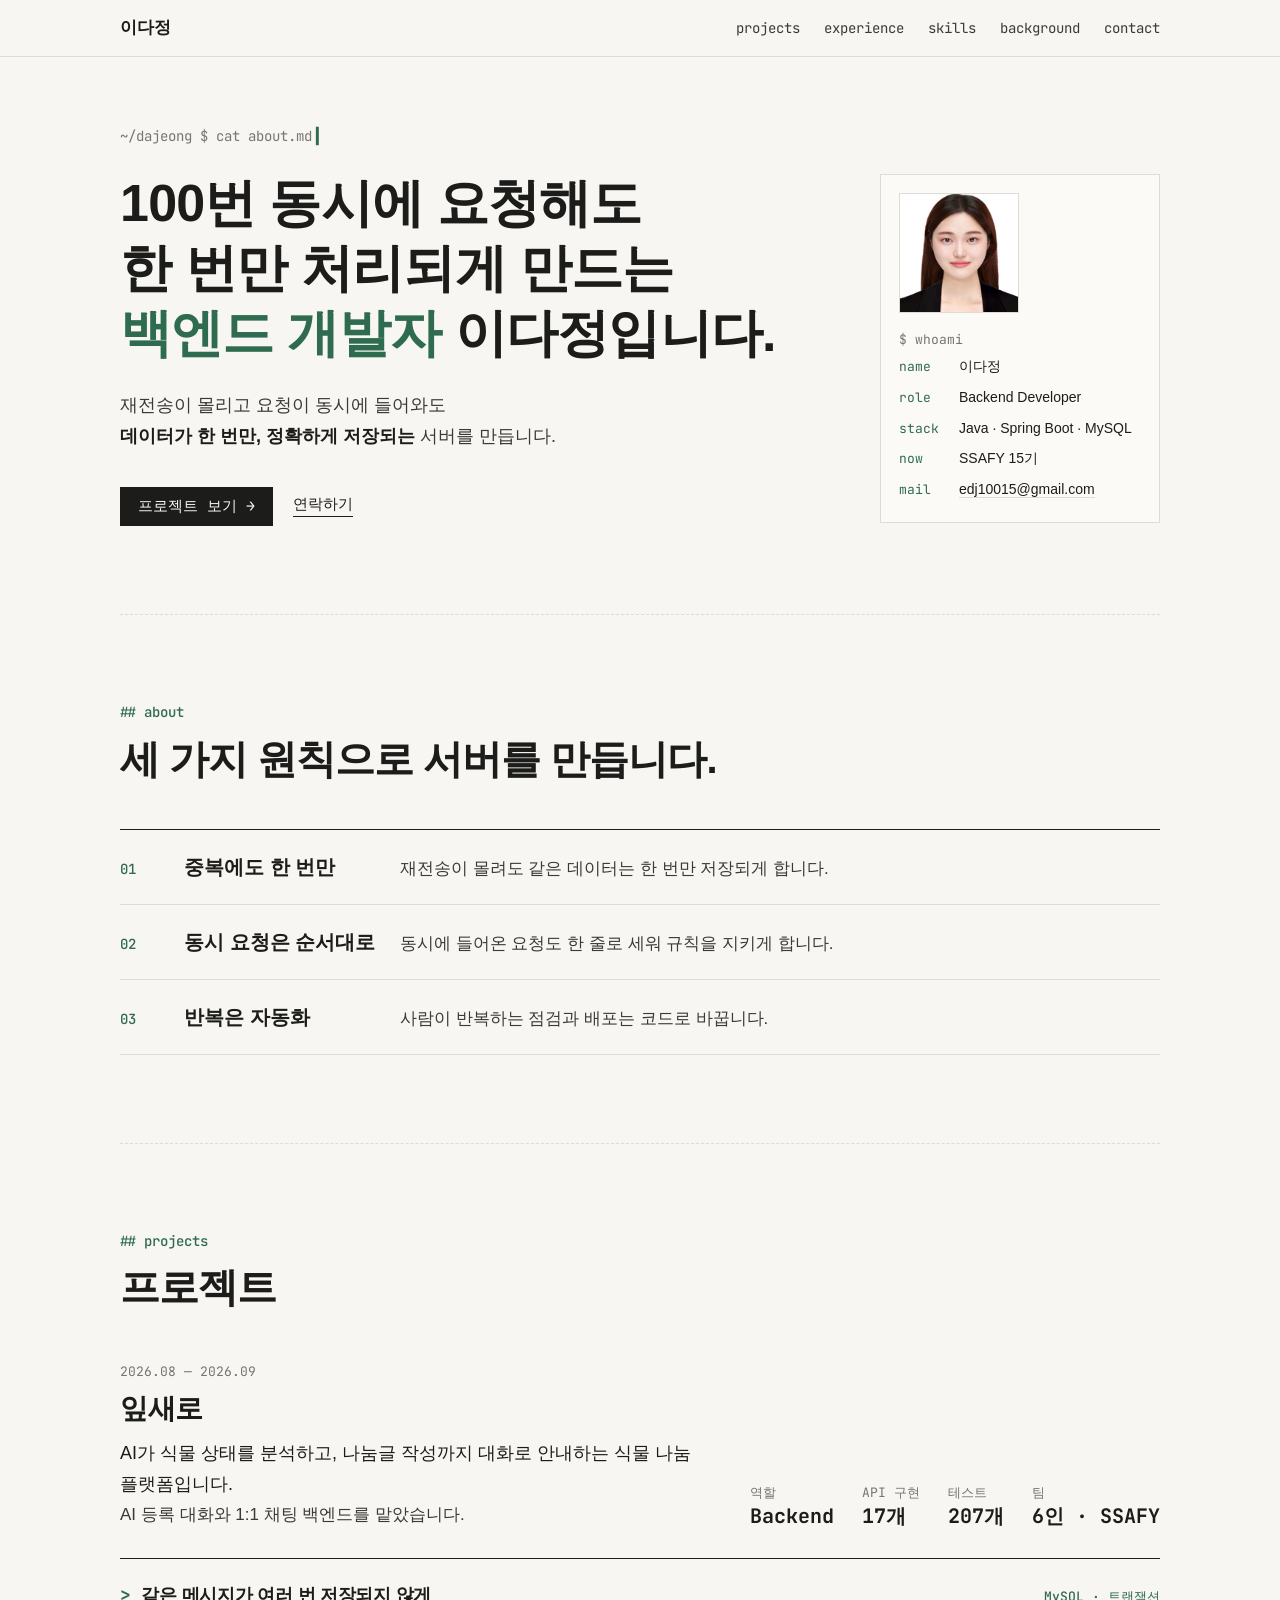
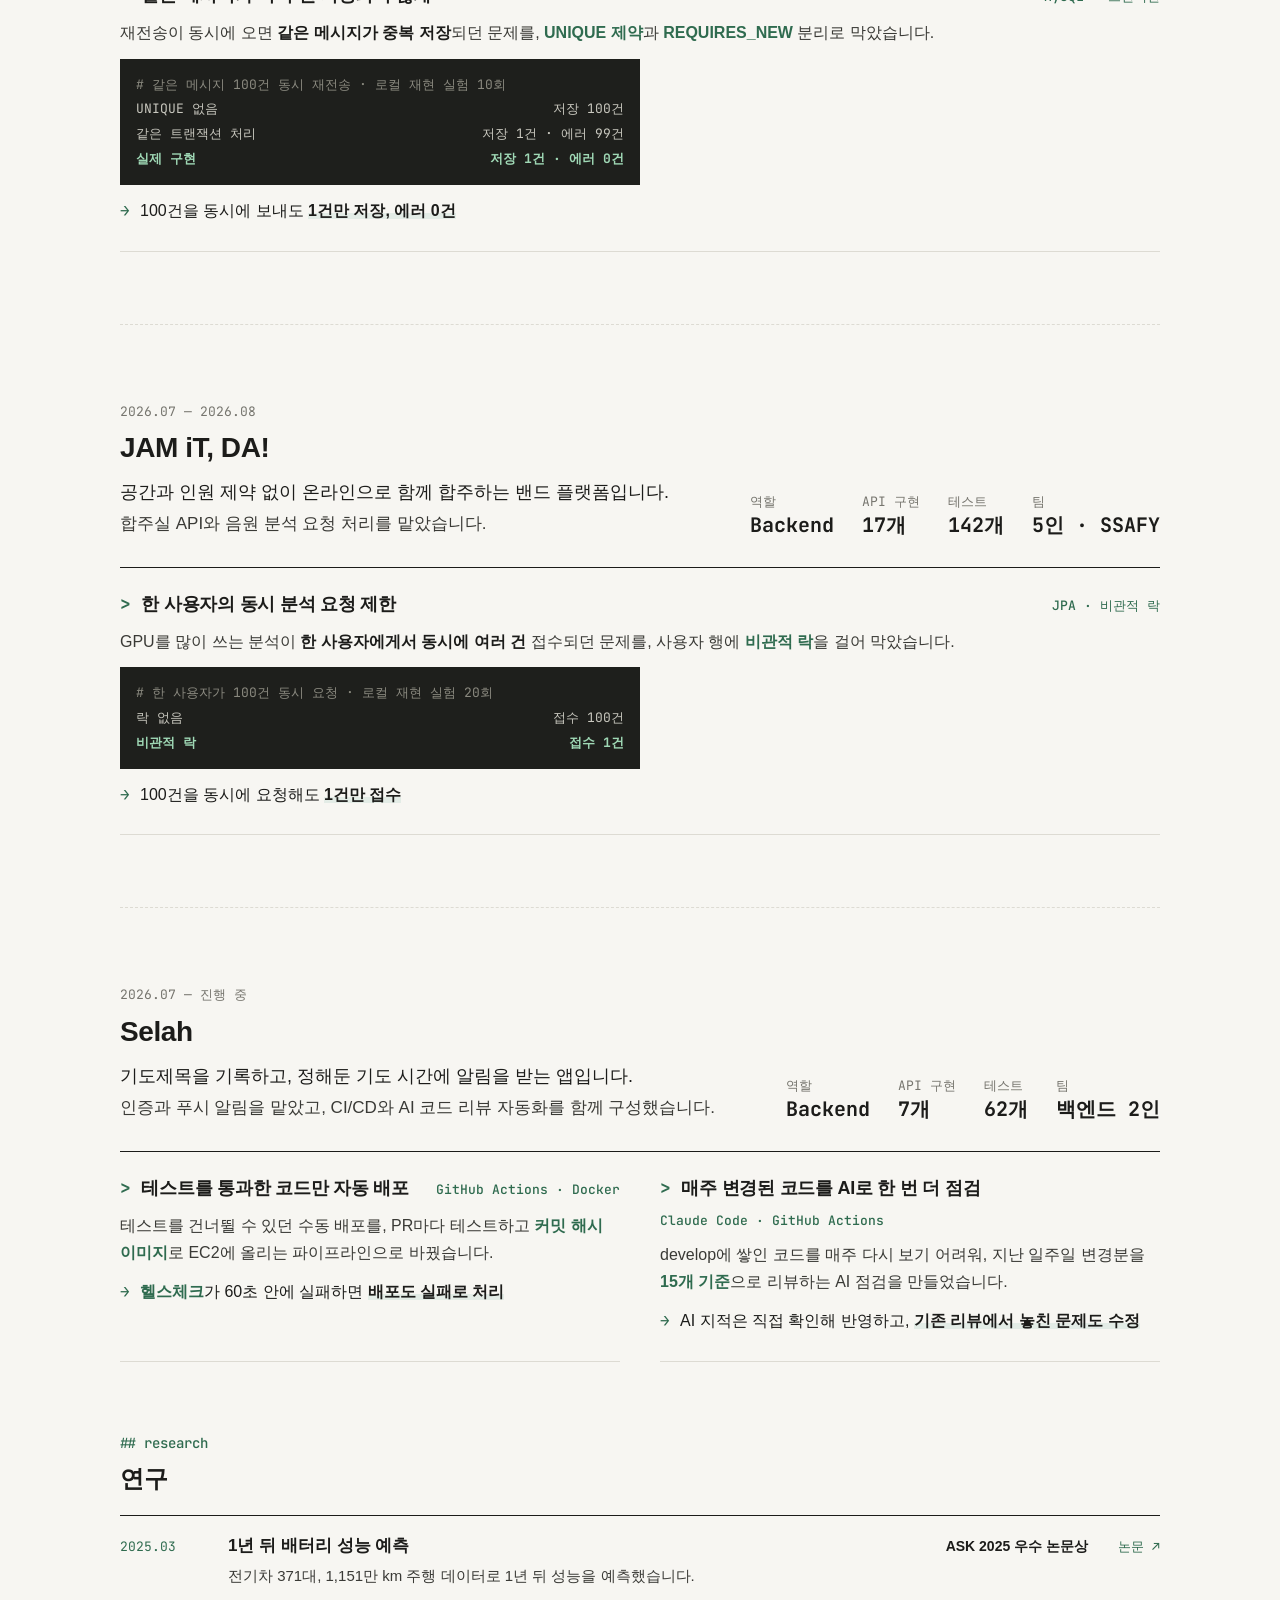
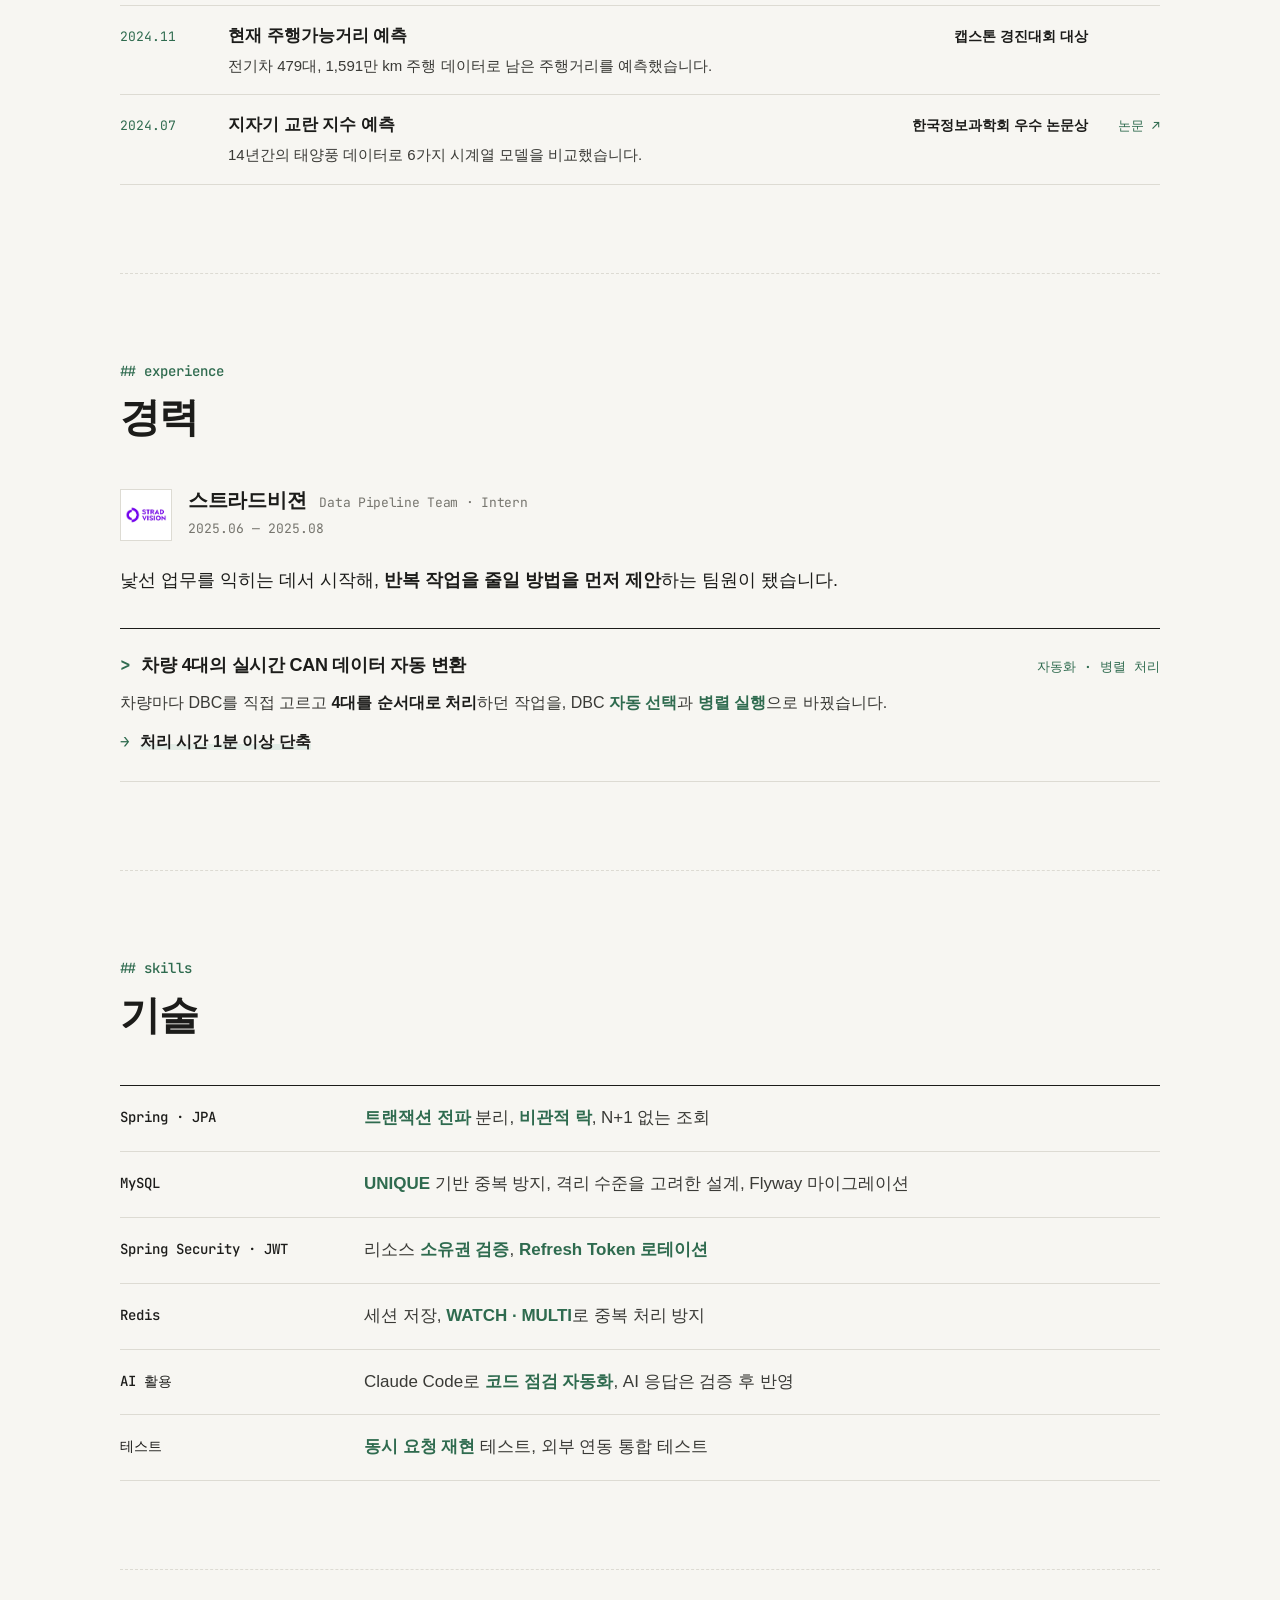
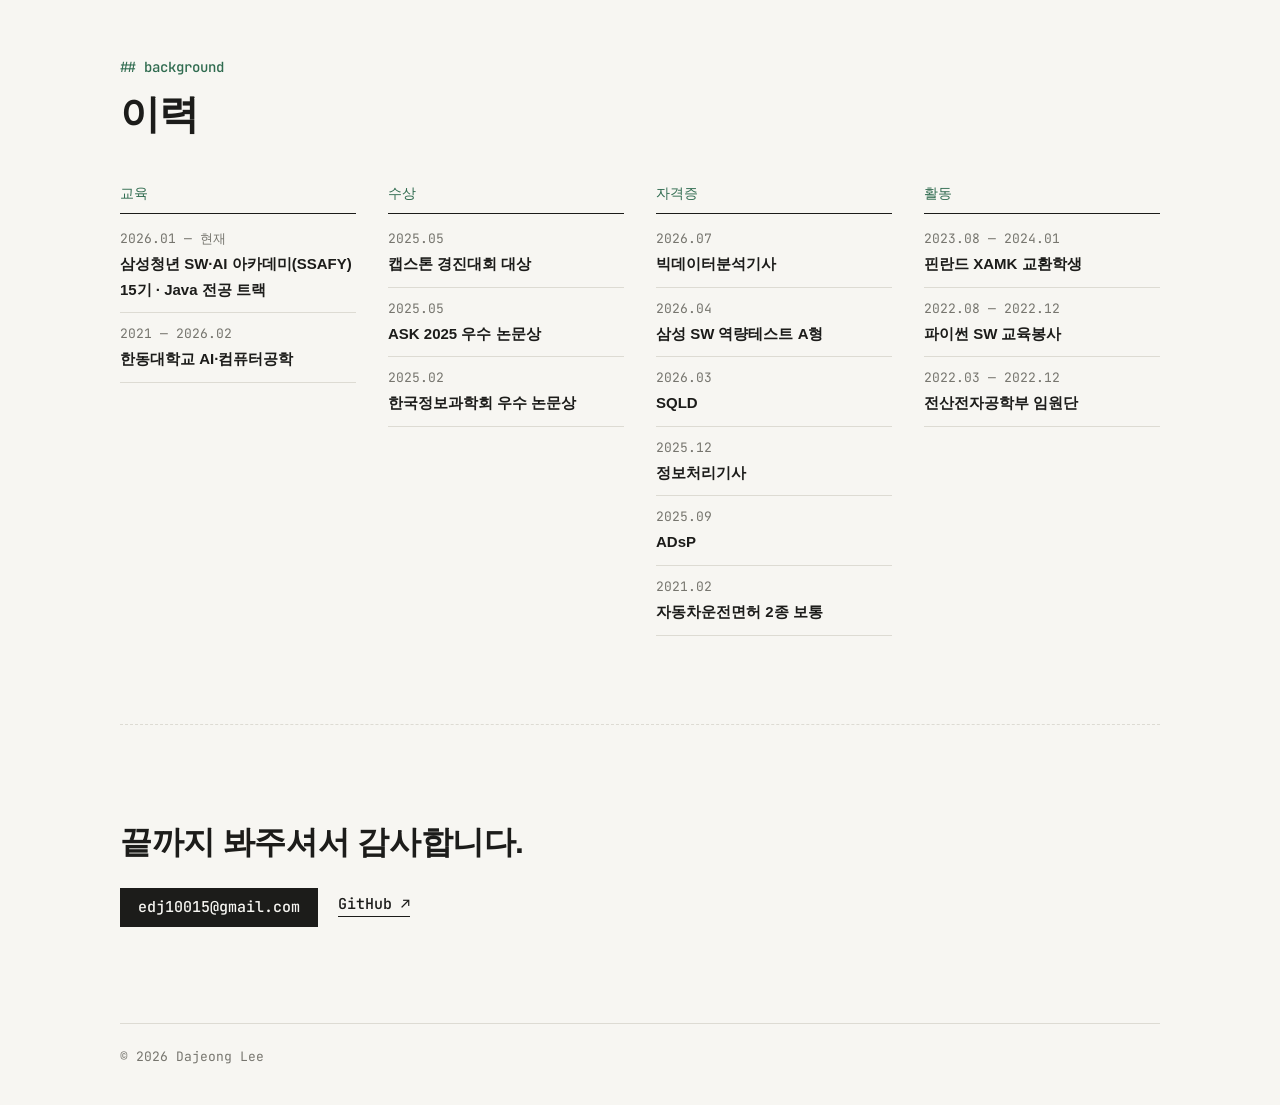
==== commit 8a4c676e: "refactor: restyle portfolio as dev notes and trim content" ====
--- a/index.html
+++ b/index.html
@@ -6,6 +6,9 @@
   <meta name="description" content="백엔드 개발자 이다정의 포트폴리오" />
   <title>이다정 | Backend Developer</title>
   <link rel="stylesheet" href="https://cdn.jsdelivr.net/gh/orioncactus/pretendard@v1.3.9/dist/web/variable/pretendardvariable-dynamic-subset.min.css" />
+  <link rel="preconnect" href="https://fonts.googleapis.com" />
+  <link rel="preconnect" href="https://fonts.gstatic.com" crossorigin />
+  <link rel="stylesheet" href="https://fonts.googleapis.com/css2?family=JetBrains+Mono:wght@400;500;700&display=swap" />
   <link rel="stylesheet" href="css/style.css" />
 </head>
 <body>
@@ -13,11 +16,11 @@
     <div class="container header-inner">
       <a class="logo" href="#top">이다정</a>
       <nav aria-label="주요 메뉴">
-        <a href="#projects">Projects</a>
-        <a href="#experience">Experience</a>
-        <a href="#skills">Skills</a>
-        <a href="#education">Background</a>
-        <a href="#contact">Contact</a>
+        <a href="#projects">projects</a>
+        <a href="#experience">experience</a>
+        <a href="#skills">skills</a>
+        <a href="#education">background</a>
+        <a href="#contact">contact</a>
       </nav>
       <button class="menu-button" type="button" aria-label="메뉴 열기" aria-expanded="false"><span></span><span></span></button>
     </div>
@@ -26,61 +29,45 @@
   <main id="top">
     <!-- Hero -->
     <section class="hero container">
-      <div class="hero-copy">
-        <div class="hero-id"><img src="data/profile.jpg" alt="이다정 프로필 사진" /><div><strong>이다정</strong><span>Backend Developer</span></div></div>
-        <h1>100번 동시에 요청해도<br />한 번만 처리되게 만드는<br /><em>백엔드 개발자</em> 이다정입니다.</h1>
-        <p class="lead">중복 요청, 동시 요청, AI의 잘못된 응답까지<br /><strong>저장하기 전에 먼저 검증하는</strong> 서버를 만듭니다.</p>
-        <div class="actions">
-          <a class="btn btn-primary" href="#projects">프로젝트 보기</a>
-          <a class="btn" href="#contact">연락하기</a>
-        </div>
-      </div>
-      <div class="code-card" aria-hidden="true">
-        <div class="code-top"><span></span><span></span><span></span><b>Dajeong.java</b></div>
-        <pre><i>@Service</i>
-<i>public class</i> <strong>Dajeong</strong> {
-  String role = <q>"Backend Developer"</q>;
-  List&lt;String&gt; stack = List.of(
-    <q>"Java"</q>, <q>"Spring Boot"</q>, <q>"MySQL"</q>);
-
-  <i>public</i> Response <strong>handle</strong>(Request req) {
-    verifyOwner(req);       <i>// 인가</i>
-    validate(req.data());   <i>// 검증</i>
-    <i>return</i> save(req);
-  }
-}</pre>
+      <p class="prompt">~/dajeong $ cat about.md</p>
+      <div class="hero-grid">
+        <div class="hero-copy">
+          <h1>100번 동시에 요청해도<br />한 번만 처리되게 만드는<br /><em>백엔드 개발자</em> 이다정입니다.</h1>
+          <p class="lead">재전송이 몰리고 요청이 동시에 들어와도<br /><strong>데이터가 한 번만, 정확하게 저장되는</strong> 서버를 만듭니다.</p>
+          <div class="actions">
+            <a class="btn btn-primary" href="#projects">프로젝트 보기 →</a>
+            <a class="btn" href="#contact">연락하기</a>
+          </div>
+        </div>
+        <aside class="whoami" aria-label="프로필">
+          <img src="data/profile.jpg" alt="이다정 프로필 사진" />
+          <p class="whoami-cmd">$ whoami</p>
+          <dl>
+            <div><dt>name</dt><dd>이다정</dd></div>
+            <div><dt>role</dt><dd>Backend Developer</dd></div>
+            <div><dt>stack</dt><dd>Java · Spring Boot · MySQL</dd></div>
+            <div><dt>now</dt><dd>SSAFY 15기</dd></div>
+            <div><dt>mail</dt><dd><a href="mailto:edj10015@gmail.com">edj10015@gmail.com</a></dd></div>
+          </dl>
+        </aside>
       </div>
     </section>
 
     <!-- Principles -->
     <section class="section container" id="about">
+      <p class="kicker">## about</p>
       <h2 class="section-title">세 가지 원칙으로 서버를 만듭니다.</h2>
       <div class="principles">
-        <a href="#project-weekly"><b>01</b><strong>권한부터 확인</strong><span>로그인했는지만 보지 않고, 요청한 데이터가 정말 그 사용자의 것인지 한 번 더 확인합니다.</span></a>
-        <a href="#project-newleaf"><b>02</b><strong>저장 전에 검증</strong><span>외부 응답이나 중복 요청을 그대로 믿지 않고, 저장하기 전에 규칙에 맞는지 먼저 검사합니다.</span></a>
-        <a href="#experience"><b>03</b><strong>반복은 자동화</strong><span>사람이 같은 작업을 반복하고 있다면, 규칙을 찾아 코드로 바꿉니다.</span></a>
-      </div>
-    </section>
-
-    <!-- Journey -->
-    <section class="section container split" id="journey">
-      <h2 class="section-title">깊게 파고든 연구를<br />사용자에게 닿는 서비스로</h2>
-      <ol class="timeline">
-        <li><a href="#project-newleaf"><time>2026.08</time><strong>잎새로</strong></a></li>
-        <li><a href="#project-jamitda"><time>2026.07</time><strong>JAM iT, DA!</strong></a></li>
-        <li><a href="#project-selah"><time>2026.07</time><strong>Selah</strong><em>진행 중</em></a></li>
-        <li><a href="#project-weekly"><time>2026.05</time><strong>Weekly Eating</strong></a></li>
-        <li><a href="#education"><time>2026.01</time><strong>삼성청년 SW·AI 아카데미(SSAFY)</strong><em>진행 중</em></a></li>
-        <li><a href="#experience"><time>2025.06</time><strong>스트라드비젼 인턴</strong></a></li>
-        <li><a href="#project-battery"><time>2025.03</time><strong>1년 뒤 배터리 성능 예측</strong><em>ASK 2025 우수 논문상</em></a></li>
-        <li><a href="#project-battery"><time>2024.11</time><strong>현재 주행가능거리 예측</strong><em>캡스톤 경진대회 대상</em></a></li>
-        <li><a href="#project-geomagnetic"><time>2024.07</time><strong>지자기 교란 지수 예측</strong><em>한국정보과학회 우수 논문상</em></a></li>
-      </ol>
+        <a href="#project-newleaf"><b>01</b><strong>중복에도 한 번만</strong><span>재전송이 몰려도 같은 데이터는 한 번만 저장되게 합니다.</span></a>
+        <a href="#project-jamitda"><b>02</b><strong>동시 요청은 순서대로</strong><span>동시에 들어온 요청도 한 줄로 세워 규칙을 지키게 합니다.</span></a>
+        <a href="#project-selah"><b>03</b><strong>반복은 자동화</strong><span>사람이 반복하는 점검과 배포는 코드로 바꿉니다.</span></a>
+      </div>
     </section>
 
     <!-- Projects -->
     <section class="section container" id="projects">
-      <h2 class="section-title">Projects</h2>
+      <p class="kicker">## projects</p>
+      <h2 class="section-title">프로젝트</h2>
 
       <article class="project" id="project-newleaf">
         <header class="project-head">
@@ -88,7 +75,7 @@
             <time>2026.08 — 2026.09</time>
             <h3>잎새로</h3>
             <p class="project-summary">AI가 식물 상태를 분석하고, 나눔글 작성까지 대화로 안내하는 식물 나눔 플랫폼입니다.</p>
-            <p class="project-role">SSE 기반 AI 등록 대화, STOMP 기반 1:1 채팅, 규제종 조회 API를 맡았습니다.</p>
+            <p class="project-role">AI 등록 대화와 1:1 채팅 백엔드를 맡았습니다.</p>
           </div>
           <dl class="facts">
             <div><dt>역할</dt><dd>Backend</dd></div>
@@ -98,26 +85,17 @@
           </dl>
         </header>
 
-        <ul class="tags"><li>Java 25</li><li>Spring Boot 4</li><li>JPA · MySQL</li><li>Redis</li><li>WebSocket · STOMP</li><li>SSE · WebClient</li><li>Flyway</li></ul>
-
         <div class="cases">
           <article class="case">
-            <h4>같은 메시지가 여러 번 저장되지 않게</h4>
-            <ol class="steps">
-              <li><b>문제</b><span>네트워크가 불안정하면 앱이 같은 메시지를 다시 보내고, 재전송이 동시에 도착하면 같은 메시지가 여러 번 저장될 수 있었습니다.</span></li>
-              <li><b>판단</b><span>메시지 ID에 UNIQUE 제약을 걸되, 같은 트랜잭션 안에서 제약 위반을 잡으면 트랜잭션 전체가 롤백 대상이 되어 나머지 요청이 500 에러로 끝난다는 점을 고려했습니다.</span></li>
-              <li><b>구현</b><span>저장만 REQUIRES_NEW로 별도 트랜잭션에 분리하고, 중복이면 새 트랜잭션에서 먼저 저장된 메시지를 찾아 그대로 돌려주게 했습니다.</span></li>
-            </ol>
-            <p class="result"><b>결과</b><span>같은 메시지 100건을 동시에 보내도 <mark>1건만 저장되고 에러는 0건</mark>입니다. UNIQUE가 없으면 100건이 모두 저장됐고, 같은 트랜잭션에서 처리하면 99건이 에러였습니다. 로컬 재현 실험 10회 모두 같은 결과였습니다.</span></p>
-          </article>
-          <article class="case">
-            <h4>AI 답변 실시간 중계 안정화</h4>
-            <ol class="steps">
-              <li><b>문제</b><span>연결 유지용 신호와 AI 답변이 같은 연결에 동시에 쓰이면서 연결이 비정상 종료됐고, 사용자가 화면을 떠나도 AI 서버는 답변 생성을 계속했습니다.</span></li>
-              <li><b>판단</b><span>한 연결에는 한 번에 하나만 쓰게 하고, 연결이 끊긴 사실은 AI 서버 요청까지 전달해야 한다고 판단했습니다.</span></li>
-              <li><b>구현</b><span>쓰기와 종료를 하나의 락으로 묶고, 종료 신호가 오면 AI 서버의 스트림 구독을 바로 취소하게 했습니다.</span></li>
-            </ol>
-            <p class="result"><b>결과</b><span>연결이 닫힌 뒤에는 쓰기가 일어나지 않고, 사용자가 떠나면 AI 답변 생성도 즉시 멈춥니다.</span></p>
+            <div class="case-head"><h4>같은 메시지가 여러 번 저장되지 않게</h4><span class="tech">MySQL · 트랜잭션</span></div>
+            <p class="case-desc">재전송이 동시에 오면 <strong>같은 메시지가 중복 저장</strong>되던 문제를, <em class="kw">UNIQUE 제약</em>과 <em class="kw">REQUIRES_NEW</em> 분리로 막았습니다.</p>
+            <div class="metric">
+              <p class="metric-cap"># 같은 메시지 100건 동시 재전송 · 로컬 재현 실험 10회</p>
+              <p><span>UNIQUE 없음</span><span>저장 100건</span></p>
+              <p><span>같은 트랜잭션 처리</span><span>저장 1건 · 에러 99건</span></p>
+              <p class="metric-win"><span>실제 구현</span><span>저장 1건 · 에러 0건</span></p>
+            </div>
+            <p class="outcome">100건을 동시에 보내도 <strong>1건만 저장, 에러 0건</strong></p>
           </article>
         </div>
       </article>
@@ -127,8 +105,8 @@
           <div>
             <time>2026.07 — 2026.08</time>
             <h3>JAM iT, DA!</h3>
-            <p class="project-summary">공간과 인원 제약 없이 온라인으로 함께 합주하는 실시간 밴드 플랫폼입니다.</p>
-            <p class="project-role">합주실 API와 RabbitMQ 기반 음원 분석 요청 비동기 처리를 맡았습니다.</p>
+            <p class="project-summary">공간과 인원 제약 없이 온라인으로 함께 합주하는 밴드 플랫폼입니다.</p>
+            <p class="project-role">합주실 API와 음원 분석 요청 처리를 맡았습니다.</p>
           </div>
           <dl class="facts">
             <div><dt>역할</dt><dd>Backend</dd></div>
@@ -138,26 +116,16 @@
           </dl>
         </header>
 
-        <ul class="tags"><li>Java 21</li><li>Spring Boot 4</li><li>JPA · MySQL</li><li>RabbitMQ</li><li>Docker · Nginx</li></ul>
-
         <div class="cases">
           <article class="case">
-            <h4>분석 결과가 한 번만 반영되게</h4>
-            <ol class="steps">
-              <li><b>문제</b><span>음원 분석은 별도 워커가 처리하고 결과를 메시지로 돌려주는데, 같은 결과가 두 번 오거나 취소한 작업의 결과가 늦게 도착할 수 있었습니다.</span></li>
-              <li><b>판단</b><span>작업 상태를 대기, 처리 중, 완료·실패·취소로 정의하고, 이미 끝난 작업에는 어떤 결과도 다시 반영하지 않기로 했습니다.</span></li>
-              <li><b>구현</b><span>결과를 반영할 때 작업 행에 락을 걸고 현재 상태를 확인하며, 처리 중 취소는 '취소 중' 상태로 따로 관리했습니다.</span></li>
-            </ol>
-            <p class="result"><b>결과</b><span>같은 결과가 여러 번 와도 한 번만 반영되고, 형식이 잘못된 메시지는 버려서 무한 재시도가 일어나지 않습니다.</span></p>
-          </article>
-          <article class="case">
-            <h4>한 사용자의 동시 분석 요청 제한</h4>
-            <ol class="steps">
-              <li><b>문제</b><span>음원 분석은 GPU를 많이 써서 사용자당 하나씩만 처리해야 했지만, 요청이 동시에 들어오면 여러 건이 함께 접수됐습니다.</span></li>
-              <li><b>판단</b><span>진행 중인 작업 수를 세고 저장하는 방식은, 동시에 들어온 요청끼리 서로의 저장을 보지 못해 막을 수 없다고 판단했습니다.</span></li>
-              <li><b>구현</b><span>접수할 때 사용자 행에 비관적 락을 걸어, 같은 사용자의 요청이 한 번에 하나씩 확인되게 했습니다.</span></li>
-            </ol>
-            <p class="result"><b>결과</b><span>같은 사용자가 100건을 동시에 요청해도 <mark>1건만 접수</mark>됩니다. 락이 없을 때는 100건이 모두 접수됐습니다. 로컬 재현 실험 20회 모두 같은 결과였습니다.</span></p>
+            <div class="case-head"><h4>한 사용자의 동시 분석 요청 제한</h4><span class="tech">JPA · 비관적 락</span></div>
+            <p class="case-desc">GPU를 많이 쓰는 분석이 <strong>한 사용자에게서 동시에 여러 건</strong> 접수되던 문제를, 사용자 행에 <em class="kw">비관적 락</em>을 걸어 막았습니다.</p>
+            <div class="metric">
+              <p class="metric-cap"># 한 사용자가 100건 동시 요청 · 로컬 재현 실험 20회</p>
+              <p><span>락 없음</span><span>접수 100건</span></p>
+              <p class="metric-win"><span>비관적 락</span><span>접수 1건</span></p>
+            </div>
+            <p class="outcome">100건을 동시에 요청해도 <strong>1건만 접수</strong></p>
           </article>
         </div>
       </article>
@@ -168,7 +136,7 @@
             <time>2026.07 — 진행 중</time>
             <h3>Selah</h3>
             <p class="project-summary">기도제목을 기록하고, 정해둔 기도 시간에 알림을 받는 앱입니다.</p>
-            <p class="project-role">카카오 로그인과 JWT 인증, FCM 푸시 알림을 맡았고, CI/CD와 AI 코드 리뷰 자동화를 함께 구성했습니다.</p>
+            <p class="project-role">인증과 푸시 알림을 맡았고, CI/CD와 AI 코드 리뷰 자동화를 함께 구성했습니다.</p>
           </div>
           <dl class="facts">
             <div><dt>역할</dt><dd>Backend</dd></div>
@@ -178,114 +146,24 @@
           </dl>
         </header>
 
-        <ul class="tags"><li>Java 25</li><li>Spring Boot 4</li><li>Spring Security · JWT</li><li>PostgreSQL</li><li>FCM</li><li>GitHub Actions · Docker</li><li>AWS EC2</li></ul>
-
         <div class="cases">
           <article class="case">
-            <h4>푸시 알림 실패를 원인별로 처리</h4>
-            <ol class="steps">
-              <li><b>문제</b><span>알림 발송이 실패하면 원인과 상관없이 같은 예외로 처리해서, 다시 보내면 되는 실패와 다시 보내도 소용없는 실패를 구분하지 못했습니다.</span></li>
-              <li><b>판단</b><span>실패를 토큰이 영구적으로 무효인 경우, 서버 설정이 잘못된 경우, 일시적인 장애인 경우로 나눴습니다.</span></li>
-              <li><b>구현</b><span>무효 토큰은 삭제하고, 일시적인 장애만 간격을 늘려가며 최대 3번 다시 보내게 했습니다.</span></li>
-            </ol>
-            <p class="result"><b>결과</b><span>실패 유형별 재시도 횟수를 통합 테스트로 검증했고, 한 기기의 실패가 다른 기기 발송을 막지 않습니다.</span></p>
-          </article>
-          <article class="case">
-            <h4>로그아웃이 반만 처리되지 않게</h4>
-            <ol class="steps">
-              <li><b>문제</b><span>로그아웃할 때 기기 정보 삭제와 토큰 폐기가 따로 실행되어, 중간에 하나만 실패하면 로그아웃이 반쯤만 처리될 수 있었습니다.</span></li>
-              <li><b>판단</b><span>Refresh Token을 DB에 저장해, 서버가 토큰 상태를 직접 관리하기로 했습니다.</span></li>
-              <li><b>구현</b><span>재발급할 때는 기존 토큰을 폐기하고 새 토큰을 발급하며, 로그아웃은 하나의 트랜잭션으로 묶었습니다.</span></li>
-            </ol>
-            <p class="result"><b>결과</b><span>로그아웃은 전부 처리되거나 전부 취소되고, 잘못된 토큰·폐기된 토큰·만료된 토큰을 구분해 응답합니다.</span></p>
-          </article>
-          <article class="case">
-            <h4>테스트를 통과한 코드만 자동 배포</h4>
-            <ol class="steps">
-              <li><b>문제</b><span>develop에 합쳐진 코드를 매번 직접 빌드해 서버에 올리는 일은 번거롭고, 실수로 테스트를 건너뛸 위험이 있었습니다.</span></li>
-              <li><b>판단</b><span>PR과 배포 두 단계 모두에서 테스트를 강제하고, 배포 성공은 서버가 실제로 응답하는지로 판단하기로 했습니다.</span></li>
-              <li><b>구현</b><span>GitHub Actions로 PR마다 테스트와 빌드를 실행하고, develop에 합쳐지면 Docker 이미지를 커밋 해시로 태그해 EC2에 배포하도록 구성했습니다.</span></li>
-            </ol>
-            <p class="result"><b>결과</b><span>배포 후 60초 안에 헬스체크가 성공하지 않으면 파이프라인이 실패로 끝나 문제를 바로 알 수 있고, 이미지마다 붙은 커밋 해시로 어떤 코드가 배포됐는지 추적할 수 있습니다.</span></p>
-          </article>
-          <article class="case">
-            <h4>매주 변경된 코드를 AI로 한 번 더 점검</h4>
-            <ol class="steps">
-              <li><b>문제</b><span>기능별 PR은 팀원이 리뷰했지만, develop에 쌓인 코드 전체를 보안과 성능 관점에서 다시 살피는 일은 변경량이 늘수록 매번 하기 어려웠습니다.</span></li>
-              <li><b>판단</b><span>반복되는 점검은 AI에게 맡기고, 무엇을 고칠지는 사람이 판단하기로 했습니다.</span></li>
-              <li><b>구현</b><span>GitHub Actions에 Claude Code를 연결해, 매주 월요일 지난 일주일 변경분만 리뷰하고 결과를 Discord로 받도록 구성했습니다. SQL 인젝션, 인증 누락, N+1 쿼리, 트랜잭션 범위, 테스트, 로깅 등 15개 기준을 프롬프트로 정의했습니다.</span></li>
-            </ol>
-            <p class="result"><b>결과</b><span>AI의 지적은 코드와 서비스 맥락을 직접 확인한 뒤 수정할 항목만 이슈로 만들어 고쳤고, 기존 리뷰에서 놓친 문제도 추가로 찾아 수정했습니다. 수정한 코드는 다시 팀원 리뷰를 거쳤습니다.</span></p>
+            <div class="case-head"><h4>테스트를 통과한 코드만 자동 배포</h4><span class="tech">GitHub Actions · Docker</span></div>
+            <p class="case-desc">테스트를 건너뛸 수 있던 수동 배포를, PR마다 테스트하고 <em class="kw">커밋 해시 이미지</em>로 EC2에 올리는 파이프라인으로 바꿨습니다.</p>
+            <p class="outcome"><em class="kw">헬스체크</em>가 60초 안에 실패하면 <strong>배포도 실패로 처리</strong></p>
+          </article>
+          <article class="case">
+            <div class="case-head"><h4>매주 변경된 코드를 AI로 한 번 더 점검</h4><span class="tech">Claude Code · GitHub Actions</span></div>
+            <p class="case-desc">develop에 쌓인 코드를 매주 다시 보기 어려워, 지난 일주일 변경분을 <em class="kw">15개 기준</em>으로 리뷰하는 AI 점검을 만들었습니다.</p>
+            <p class="outcome">AI 지적은 직접 확인해 반영하고, <strong>기존 리뷰에서 놓친 문제도 수정</strong></p>
           </article>
         </div>
       </article>
 
-      <article class="project" id="project-weekly">
-        <header class="project-head">
-          <div>
-            <time>2026.05 — 2026.06</time>
-            <h3>Weekly Eating</h3>
-            <p class="project-summary">일정과 냉장고 속 재료를 반영해, 일주일 식사를 한 번에 계획해 주는 서비스입니다.</p>
-            <p class="project-role">인증부터 식단, 장보기, 냉장고까지 백엔드 API 20개를 구현했습니다.</p>
-          </div>
-          <dl class="facts">
-            <div><dt>역할</dt><dd>Backend</dd></div>
-            <div><dt>API 구현</dt><dd>20개</dd></div>
-            <div><dt>기간</dt><dd>5주</dd></div>
-            <div><dt>팀</dt><dd>2인 · SSAFY</dd></div>
-          </dl>
-        </header>
-
-        <dl class="brief">
-          <div><dt>Why</dt><dd>매번 메뉴를 고민하고 장보기를 따로 해야 하는 불편에서 시작했습니다.</dd></div>
-          <div><dt>For</dt><dd>일정이 불규칙한 자취생을 위한 서비스입니다.</dd></div>
-          <div><dt>Feature</dt><dd>AI 주간 식단, 레시피, 장보기, 유통기한 관리를 제공합니다.</dd></div>
-          <div><dt>How</dt><dd>일정·취향·보유 재료를 식단에 반영하고 장보기까지 이어지게 했습니다.</dd></div>
-        </dl>
-
-        <div class="gallery">
-          <img loading="lazy" src="data/weekly-eating/01_4.png" alt="생성된 일주일 식단 화면" />
-          <img loading="lazy" src="data/weekly-eating/02_1.png" alt="AI 메뉴 재추천 화면" />
-          <img loading="lazy" src="data/weekly-eating/03.png" alt="식단별 상세 레시피 화면" />
-          <img loading="lazy" src="data/weekly-eating/04.png" alt="장보기와 냉장고 보관을 연결한 화면" />
-          <img loading="lazy" src="data/weekly-eating/05.png" alt="유통기한을 관리하는 냉장고 화면" />
-        </div>
-
-        <ul class="tags"><li>Java 17</li><li>Spring Boot 3.2</li><li>Spring Security · JWT</li><li>MyBatis</li><li>MySQL 8.0</li></ul>
-
-        <div class="cases">
-          <article class="case">
-            <h4>내 데이터만 볼 수 있게</h4>
-            <ol class="steps">
-              <li><b>문제</b><span>JWT는 누가 로그인했는지만 알려주기 때문에, URL의 식단 ID만 바꾸면 다른 사람의 식단을 조회할 수 있는 위험이 있었습니다.</span></li>
-              <li><b>판단</b><span>누가 로그인했는지 확인하는 인증과, 그 데이터에 접근할 권한이 있는지 확인하는 인가를 나눠야 한다고 판단했습니다.</span></li>
-              <li><b>구현</b><span>모든 조회 조건에 토큰 속 사용자 ID를 함께 넣었습니다.</span></li>
-            </ol>
-            <pre class="query"><span>- WHERE meal_plan_id = #{mealPlanId}</span>
-<span class="add">+ WHERE meal_plan_id = #{mealPlanId}</span>
-<span class="add">+   AND user_id = #{userId}</span></pre>
-            <p class="result"><b>결과</b><span>사용자는 자기 데이터만 볼 수 있고, 없는 데이터와 남의 데이터 모두 같은 404로 응답해 존재 여부도 드러나지 않습니다.</span></p>
-          </article>
-          <article class="case">
-            <h4>AI가 만든 식단을 저장 전에 검증</h4>
-            <ol class="steps">
-              <li><b>문제</b><span>AI 서버가 200 정상 응답을 보내도, 그 안의 식단이 서비스 규칙에 맞는다는 보장은 없었습니다.</span></li>
-              <li><b>판단</b><span>통신이 성공했는지와 내용이 올바른지를 따로 확인해야 한다고 판단했습니다.</span></li>
-              <li><b>구현</b><span>응답 형식을 먼저 확인하고, 이어서 식단 칸·레시피·조리 시간·알레르기·중복 규칙을 검사하는 2단계 검증을 만들었습니다.</span></li>
-            </ol>
-            <div class="layers"><span>① 응답 구조 검증</span><i>→</i><span>② 도메인 규칙 검증</span></div>
-            <p class="result"><b>결과</b><span>두 검증을 모두 통과한 식단만 저장되고, 두 서버의 로그를 <code>X-Request-Id</code>로 연결해 문제를 추적할 수 있습니다.</span></p>
-          </article>
-        </div>
-
-        <video controls preload="metadata" playsinline>
-          <source src="data/weekly-eating/weekly-eating-시연영상.mp4" type="video/mp4" />
-          브라우저에서 영상을 재생할 수 없습니다.
-        </video>
-      </article>
 
       <div class="research">
-        <h3 class="sub-title">Research</h3>
+        <p class="kicker">## research</p>
+        <h3 class="sub-title">연구</h3>
         <ul class="research-rows">
           <li id="project-battery"><time>2025.03</time><div><strong>1년 뒤 배터리 성능 예측</strong><span>전기차 371대, 1,151만 km 주행 데이터로 1년 뒤 성능을 예측했습니다.</span></div><em>ASK 2025 우수 논문상</em><a href="https://tkips.kips.or.kr/digital-library/105675" target="_blank" rel="noreferrer">논문 ↗</a></li>
           <li><time>2024.11</time><div><strong>현재 주행가능거리 예측</strong><span>전기차 479대, 1,591만 km 주행 데이터로 남은 주행거리를 예측했습니다.</span></div><em>캡스톤 경진대회 대상</em><span></span></li>
@@ -296,7 +174,8 @@
 
     <!-- Experience -->
     <section class="section container" id="experience">
-      <h2 class="section-title">Experience</h2>
+      <p class="kicker">## experience</p>
+      <h2 class="section-title">경력</h2>
       <div class="company">
         <img src="data/STRADVISION-logo_2024-06-04-003132_duxy.jpg" alt="STRADVISION 로고" />
         <div>
@@ -304,43 +183,34 @@
           <time>2025.06 — 2025.08</time>
         </div>
       </div>
-      <p class="growth">처음에는 낯선 데이터와 업무 흐름을 익히는 데 집중했고, 이해가 쌓인 뒤에는 반복 작업을 줄일 방법을 먼저 제안했습니다.</p>
+      <p class="growth">낯선 업무를 익히는 데서 시작해, <strong>반복 작업을 줄일 방법을 먼저 제안</strong>하는 팀원이 됐습니다.</p>
       <div class="cases">
         <article class="case">
-          <h4>차량 4대의 실시간 CAN 데이터 자동 변환</h4>
-          <ol class="steps">
-            <li><b>문제</b><span>차량마다 맞는 신호 해석 파일인 DBC를 사람이 직접 골라야 했고, 4대를 하나씩 순서대로 처리해 대기 시간이 길었습니다.</span></li>
-            <li><b>해결</b><span>차량에 맞는 DBC를 자동으로 고르고, 4대의 작업을 동시에 실행하도록 바꿨습니다.</span></li>
-          </ol>
-          <p class="result"><b>결과</b><span>4대 차량의 데이터를 동시에 CSV로 변환해 <mark>처리 시간을 1분 이상 줄였습니다.</mark></span></p>
-        </article>
-        <article class="case">
-          <h4>주행 장면을 바로 찾는 JSON 기록 <span class="badge">제안</span></h4>
-          <ol class="steps">
-            <li><b>문제</b><span>주차나 유턴 같은 특정 장면을 찾으려면 긴 주행 영상을 처음부터 직접 봐야 했습니다.</span></li>
-            <li><b>해결</b><span>CAN 신호의 변화 패턴으로 주행 상황을 분류하고, 상황이 일어난 시각을 JSON으로 기록하자고 제안해 구현했습니다.</span></li>
-          </ol>
-          <p class="result"><b>결과</b><span>기록된 시각으로 원하는 영상 구간을 바로 찾을 수 있게 됐습니다.</span></p>
+          <div class="case-head"><h4>차량 4대의 실시간 CAN 데이터 자동 변환</h4><span class="tech">자동화 · 병렬 처리</span></div>
+          <p class="case-desc">차량마다 DBC를 직접 고르고 <strong>4대를 순서대로 처리</strong>하던 작업을, DBC <em class="kw">자동 선택</em>과 <em class="kw">병렬 실행</em>으로 바꿨습니다.</p>
+          <p class="outcome"><strong>처리 시간 1분 이상 단축</strong></p>
         </article>
       </div>
     </section>
 
     <!-- Skills -->
     <section class="section container" id="skills">
-      <h2 class="section-title">Skills</h2>
+      <p class="kicker">## skills</p>
+      <h2 class="section-title">기술</h2>
       <ul class="skills">
-        <li><strong>Spring · JPA</strong><p>트랜잭션 전파 방식을 상황에 맞게 나누고, 비관적 락으로 동시 요청의 순서를 정합니다. 연관 데이터는 한 번에 조회해 N+1 문제를 피합니다.</p></li>
-        <li><strong>MySQL</strong><p>UNIQUE 제약으로 중복 저장을 막고, REPEATABLE READ에서 다른 트랜잭션의 커밋이 보이지 않는 점을 고려해 설계합니다. 스키마 변경은 Flyway로 기존 데이터를 채워가며 단계적으로 반영합니다.</p></li>
-        <li><strong>Spring Security · JWT</strong><p>인증과 인가를 나눠 리소스 소유권까지 확인하고, Refresh Token 로테이션과 WebSocket 연결 인증을 구현했습니다.</p></li>
-        <li><strong>Redis</strong><p>대화 세션 상태를 저장하고, WATCH와 MULTI로 같은 초안이 두 번 등록되지 않게 막았습니다.</p></li>
-        <li><strong>AI 활용</strong><p>Claude Code로 반복적인 코드 점검을 자동화하고, AI가 낸 결과는 코드와 맥락을 직접 확인한 뒤 반영합니다. 서비스에 붙인 AI의 응답도 그대로 믿지 않고 저장 전에 검증합니다.</p></li>
-        <li><strong>테스트</strong><p>동시 요청을 재현하는 테스트와 외부 서비스를 대체한 통합 테스트로, 예외 상황까지 코드로 검증합니다.</p></li>
+        <li><strong>Spring · JPA</strong><p><em class="kw">트랜잭션 전파</em> 분리, <em class="kw">비관적 락</em>, N+1 없는 조회</p></li>
+        <li><strong>MySQL</strong><p><em class="kw">UNIQUE</em> 기반 중복 방지, 격리 수준을 고려한 설계, Flyway 마이그레이션</p></li>
+        <li><strong>Spring Security · JWT</strong><p>리소스 <em class="kw">소유권 검증</em>, <em class="kw">Refresh Token 로테이션</em></p></li>
+        <li><strong>Redis</strong><p>세션 저장, <em class="kw">WATCH · MULTI</em>로 중복 처리 방지</p></li>
+        <li><strong>AI 활용</strong><p>Claude Code로 <em class="kw">코드 점검 자동화</em>, AI 응답은 검증 후 반영</p></li>
+        <li><strong>테스트</strong><p><em class="kw">동시 요청 재현</em> 테스트, 외부 연동 통합 테스트</p></li>
       </ul>
     </section>
 
     <!-- Background -->
     <section class="section container" id="education">
-      <h2 class="section-title">Background</h2>
+      <p class="kicker">## background</p>
+      <h2 class="section-title">이력</h2>
       <div class="edu">
         <div class="edu-col">
           <h3>교육</h3>
--- a/css/style.css
+++ b/css/style.css
@@ -1,265 +1,251 @@
 /* ============ Tokens ============ */
 :root {
-  --ink: #111827;
-  --body: #374151;
-  --sub: #6b7280;
-  --line: #e5e7eb;
-  --surface: #f8fafc;
-  --bg: #ffffff;
-  --accent: #2563eb;
-  --accent-soft: #eff4ff;
-  --code-bg: #0f172a;
-
+  --paper: #f7f6f2;
+  --ink: #1c1c1a;
+  --body: #3a3a36;
+  --sub: #76756e;
+  --line: #dddbd3;
+  --soft: #efede6;
+  --accent: #2f6b4f;
+  --accent-soft: #e3ece6;
+  --code-bg: #1e1f1c;
+
+  --sans: "Pretendard Variable", Pretendard, -apple-system, "Noto Sans KR", sans-serif;
+  --mono: "JetBrains Mono", "Pretendard Variable", Pretendard, ui-monospace, SFMono-Regular, Menlo, Consolas, monospace;
+
+  --fs-xs: 13px;
   --fs-sm: 14px;
   --fs-md: 17px;
-  --fs-lg: 21px;
-  --fs-xl: 32px;
-  --fs-2xl: clamp(36px, 5vw, 56px);
-
-  --r: 12px;
-  --r-pill: 999px;
-  --w: 1080px;
+  --fs-lg: 20px;
+  --fs-xl: 28px;
+  --fs-2xl: clamp(34px, 4.6vw, 52px);
+
+  --w: 1040px;
 }
 
 /* ============ Base ============ */
 *, *::before, *::after { box-sizing: border-box; }
-html { scroll-behavior: smooth; scroll-padding-top: 72px; }
+html { scroll-behavior: smooth; scroll-padding-top: 64px; }
 body {
   margin: 0;
-  background: var(--bg);
+  background: var(--paper);
   color: var(--body);
-  font: 400 var(--fs-md)/1.65 "Pretendard Variable", Pretendard, -apple-system, "Noto Sans KR", sans-serif;
+  font: 400 var(--fs-md)/1.7 var(--sans);
   word-break: keep-all;
   -webkit-font-smoothing: antialiased;
 }
-h1, h2, h3, h4 { margin: 0; color: var(--ink); line-height: 1.3; letter-spacing: -0.02em; }
+h1, h2, h3, h4 { margin: 0; color: var(--ink); line-height: 1.35; letter-spacing: -0.015em; }
 p, ul, ol, dl, dd, figure { margin: 0; padding: 0; }
 ul, ol { list-style: none; }
 a { color: inherit; text-decoration: none; }
 img, video { display: block; max-width: 100%; }
-time { color: var(--sub); font-size: var(--fs-sm); font-variant-numeric: tabular-nums; }
-code { font: 0.9em ui-monospace, SFMono-Regular, Menlo, monospace; }
+time { color: var(--sub); font: 400 var(--fs-xs)/1.7 var(--mono); }
+code { font: 0.88em var(--mono); color: var(--accent); }
+::selection { background: var(--accent-soft); }
 
 .container { width: min(var(--w), 100% - 40px); margin-inline: auto; }
-.section { padding: 96px 0; border-top: 1px solid var(--line); }
-.section-title { margin-bottom: 40px; font-size: var(--fs-xl); }
+.section { padding: 88px 0; border-top: 1px dashed var(--line); }
+.kicker, .label { font: 500 var(--fs-sm)/1.4 var(--mono); color: var(--accent); letter-spacing: 0; }
+.kicker { margin-bottom: 10px; }
+.section-title { margin-bottom: 44px; font-size: clamp(30px, 3.6vw, 40px); line-height: 1.3; letter-spacing: -0.025em; }
 
 /* ============ Header ============ */
 .site-header {
   position: sticky; top: 0; z-index: 10;
-  background: rgba(255, 255, 255, 0.9);
-  backdrop-filter: blur(10px);
+  background: var(--paper);
   border-bottom: 1px solid var(--line);
 }
-.header-inner { height: 64px; display: flex; align-items: center; justify-content: space-between; }
+.header-inner { height: 56px; display: flex; align-items: center; justify-content: space-between; }
 .logo { color: var(--ink); font-weight: 700; }
-nav { display: flex; gap: 28px; font-size: 15px; font-weight: 500; }
+nav { display: flex; gap: 24px; font: 400 var(--fs-sm)/1 var(--mono); color: var(--body); }
 nav a:hover { color: var(--accent); }
 .menu-button { display: none; }
 
-/* ============ Buttons / tags ============ */
-.actions { display: flex; flex-wrap: wrap; gap: 10px; }
-.btn {
-  display: inline-flex; align-items: center; height: 46px; padding: 0 22px;
-  border: 1px solid var(--line); border-radius: var(--r-pill);
-  color: var(--ink); font-size: 15px; font-weight: 600;
-  transition: border-color .2s, background .2s;
-}
-.btn:hover { border-color: var(--ink); }
-.btn-primary { background: var(--ink); border-color: var(--ink); color: #fff; }
-.btn-primary:hover { background: #000; }
-
-.tags { display: flex; flex-wrap: wrap; gap: 8px; }
-.tags li {
-  padding: 5px 12px; border-radius: var(--r-pill);
-  background: var(--surface); border: 1px solid var(--line);
-  color: var(--body); font-size: var(--fs-sm);
-}
-.badge {
-  margin-left: 6px; padding: 2px 8px; border-radius: var(--r-pill);
-  background: var(--accent-soft); color: var(--accent);
-  font-size: 12px; font-weight: 700; vertical-align: middle;
-}
-.link { color: var(--accent); font-size: var(--fs-sm); font-weight: 600; }
-.link:hover { text-decoration: underline; }
+/* ============ Links / buttons / tags ============ */
+.actions { display: flex; flex-wrap: wrap; gap: 20px; align-items: center; }
+.btn { font: 500 15px/1 var(--mono); color: var(--ink); border-bottom: 1px solid var(--ink); padding-bottom: 4px; }
+.btn:hover { color: var(--accent); border-color: var(--accent); }
+.btn-primary { padding: 12px 18px; background: var(--ink); color: var(--paper); border: 0; }
+.btn-primary:hover { background: var(--accent); color: #fff; }
+
+.tags { display: flex; flex-wrap: wrap; font: 400 var(--fs-xs)/1.8 var(--mono); color: var(--sub); }
+.tags::before { content: "stack:"; color: var(--accent); margin-right: 10px; }
+.tags li + li::before { content: "/"; margin: 0 8px; color: var(--line); }
+.badge { margin-left: 6px; padding: 1px 6px; border: 1px solid var(--accent); color: var(--accent); font: 500 11px/1.6 var(--mono); vertical-align: middle; }
+.link { color: var(--accent); font: 500 var(--fs-xs) var(--mono); }
 
 /* ============ Hero ============ */
-.hero {
-  min-height: calc(100vh - 64px);
-  display: grid; grid-template-columns: 1.1fr 0.9fr; gap: 56px; align-items: center;
-  padding: 64px 0;
-}
-.hero-id { display: flex; align-items: center; gap: 18px; margin-bottom: 32px; }
-.hero-id img { width: 96px; height: 96px; border-radius: 50%; object-fit: cover; object-position: center 20%; border: 1px solid var(--line); }
-.hero-id strong { display: block; color: var(--ink); font-size: var(--fs-lg); font-weight: 700; }
-.hero-id span { color: var(--accent); font-size: 15px; font-weight: 600; }
-.hero h1 { font-size: var(--fs-2xl); line-height: 1.22; }
+.hero { padding: 72px 0 88px; }
+.prompt { margin-bottom: 28px; font: 400 var(--fs-sm)/1 var(--mono); color: var(--sub); }
+.prompt::after { content: "▍"; margin-left: 4px; color: var(--accent); animation: blink 1.1s steps(1) infinite; }
+@keyframes blink { 50% { opacity: 0; } }
+@media (prefers-reduced-motion: reduce) { .prompt::after { animation: none; } }
+.hero-grid { display: grid; grid-template-columns: 1fr 280px; gap: 64px; align-items: center; }
+.hero h1 { font-size: var(--fs-2xl); line-height: 1.25; }
 .hero h1 em { font-style: normal; color: var(--accent); }
-.lead { margin: 24px 0 36px; font-size: 19px; }
+.lead { margin: 24px 0 36px; font-size: 18px; }
 .lead strong { color: var(--ink); }
 
-.code-card { border-radius: var(--r); background: var(--code-bg); color: #cbd5e1; overflow: hidden; }
-.code-top { display: flex; align-items: center; gap: 7px; padding: 14px 18px; border-bottom: 1px solid rgba(255,255,255,.08); }
-.code-top span { width: 10px; height: 10px; border-radius: 50%; background: #334155; }
-.code-top b { margin-left: auto; color: #64748b; font-size: 12px; font-weight: 500; }
-.code-card pre { margin: 0; padding: 24px; font: 13.5px/1.9 ui-monospace, SFMono-Regular, Menlo, monospace; white-space: pre; overflow-x: auto; }
-.code-card i { font-style: normal; color: #c084fc; }
-.code-card strong { color: #60a5fa; font-weight: 500; }
-.code-card q { quotes: none; color: #86efac; }
+.whoami { border: 1px solid var(--line); background: #fbfaf7; }
+.whoami img { width: 120px; height: 120px; margin: 18px 18px 4px; object-fit: cover; object-position: center 22%; border: 1px solid var(--line); }
+.whoami-cmd { padding: 14px 18px 4px; font: 400 var(--fs-xs) var(--mono); color: var(--sub); }
+.whoami dl { padding: 0 18px 16px; }
+.whoami dl div { display: grid; grid-template-columns: 52px 1fr; gap: 8px; padding: 3px 0; font-size: var(--fs-sm); }
+.whoami dt { font: 400 var(--fs-xs)/1.9 var(--mono); color: var(--accent); }
+.whoami dd { color: var(--ink); }
+.whoami dd a { border-bottom: 1px solid var(--line); }
 
 /* ============ Principles ============ */
-.principles { display: grid; grid-template-columns: repeat(3, 1fr); gap: 16px; }
-.principles a {
-  display: grid; gap: 10px; padding: 28px;
-  border: 1px solid var(--line); border-radius: var(--r);
-  transition: border-color .2s;
-}
-.principles a:hover { border-color: var(--accent); }
-.principles b { color: var(--accent); font-size: var(--fs-sm); }
+.principles { border-top: 1px solid var(--ink); }
+.principles a { display: grid; grid-template-columns: 48px 200px 1fr; gap: 16px; padding: 20px 0; border-bottom: 1px solid var(--line); align-items: baseline; }
+.principles a:hover strong { color: var(--accent); }
+.principles b { font: 500 var(--fs-sm) var(--mono); color: var(--accent); }
 .principles strong { color: var(--ink); font-size: var(--fs-lg); }
-.principles span { color: var(--body); font-size: var(--fs-sm); }
+.principles span { color: var(--body); }
 
 /* ============ Journey ============ */
-.split { display: grid; grid-template-columns: 0.9fr 1.1fr; gap: 56px; align-items: start; }
+.split { display: grid; grid-template-columns: 0.85fr 1.15fr; gap: 56px; align-items: start; }
 .split .section-title { margin: 0; }
-.timeline { border-left: 2px solid var(--line); }
-.timeline a {
-  display: grid; grid-template-columns: 84px 1fr; column-gap: 20px;
-  padding: 14px 0 14px 24px; position: relative;
-}
-.timeline a::before {
-  content: ""; position: absolute; left: -6px; top: 22px;
-  width: 10px; height: 10px; border-radius: 50%; background: var(--bg); border: 2px solid var(--line);
-}
-.timeline li:first-child a::before { border-color: var(--accent); background: var(--accent); }
+.timeline { border-top: 1px solid var(--ink); }
+.timeline a { display: grid; grid-template-columns: 88px 1fr auto; gap: 16px; align-items: baseline; padding: 11px 0; border-bottom: 1px solid var(--line); }
 .timeline a:hover strong { color: var(--accent); }
-.timeline time { padding-top: 2px; }
+.timeline time { color: var(--accent); }
 .timeline strong { color: var(--ink); font-weight: 600; }
-.timeline em { grid-column: 2; font-style: normal; color: var(--accent); font-size: var(--fs-sm); }
+.timeline em { font: 400 var(--fs-xs) var(--mono); font-style: normal; color: var(--sub); text-align: right; }
 
 /* ============ Projects ============ */
-.project { display: grid; gap: 32px; }
-.project + .research { margin-top: 64px; }
-.project h3 { margin-top: 6px; font-size: var(--fs-xl); }
+.project { display: grid; gap: 28px; }
+.project + .project { margin-top: 72px; padding-top: 72px; border-top: 1px dashed var(--line); }
+.project + .research { margin-top: 72px; }
+.project h3 { margin-top: 4px; font-size: 28px; }
 
 .project-head { display: grid; grid-template-columns: 1fr auto; gap: 32px; align-items: end; }
-.project-summary { margin-top: 10px; color: var(--ink); font-size: var(--fs-lg); font-weight: 500; }
-.project-role { margin-top: 4px; }
-
-.facts { display: flex; gap: 32px; }
-.facts dt { color: var(--sub); font-size: var(--fs-sm); }
-.facts dd { color: var(--ink); font-size: var(--fs-lg); font-weight: 700; }
-
-.brief { display: grid; grid-template-columns: repeat(4, 1fr); border-block: 1px solid var(--line); }
-.brief div { padding: 18px 20px; }
-.brief div + div { border-left: 1px solid var(--line); }
-.brief dt { color: var(--accent); font-size: var(--fs-sm); font-weight: 700; }
-.brief dd { margin-top: 4px; color: var(--ink); font-weight: 600; }
-
-.gallery { display: grid; grid-template-columns: repeat(5, 1fr); gap: 10px; }
-.gallery img {
-  width: 100%; aspect-ratio: 3024 / 1964; object-fit: cover;
-  border: 1px solid var(--line); border-radius: 8px; cursor: zoom-in;
-}
-
-.cases { display: grid; grid-template-columns: repeat(2, 1fr); gap: 16px; }
-.case { display: grid; gap: 18px; align-content: start; padding: 28px; border-radius: var(--r); background: var(--surface); }
-.case h4 { font-size: var(--fs-lg); }
+.project-summary { margin-top: 10px; color: var(--ink); font-size: 18px; font-weight: 500; }
+.project-role { margin-top: 2px; }
+
+.facts { display: flex; gap: 28px; }
+.facts dt { font: 400 var(--fs-xs) var(--mono); color: var(--sub); }
+.facts dd { color: var(--ink); font: 700 var(--fs-lg)/1.4 var(--mono); }
+
+.brief { display: grid; grid-template-columns: repeat(4, 1fr); border-top: 1px solid var(--line); border-bottom: 1px solid var(--line); }
+.brief div { padding: 16px 18px 16px 0; }
+.brief div + div { padding-left: 18px; border-left: 1px solid var(--line); }
+.brief dt { font: 500 var(--fs-xs) var(--mono); color: var(--accent); }
+.brief dd { margin-top: 4px; color: var(--ink); font-size: 15px; }
+
+.gallery { display: grid; grid-template-columns: repeat(5, 1fr); gap: 8px; }
+.gallery img { width: 100%; aspect-ratio: 3024 / 1964; object-fit: cover; border: 1px solid var(--line); cursor: zoom-in; }
+
+.cases { display: grid; grid-template-columns: repeat(2, 1fr); gap: 0 40px; border-top: 1px solid var(--ink); }
+.case { display: grid; gap: 12px; align-content: start; padding: 24px 0 26px; border-bottom: 1px solid var(--line); }
+.case:only-child { grid-column: 1 / -1; }
+.case:only-child .metric { max-width: 520px; }
+.case-desc { font-size: 16px; color: var(--body); }
+.case-desc strong, .outcome strong { color: var(--ink); font-weight: 700; }
+.outcome { color: var(--ink); font-size: 16px; font-weight: 500; }
+.outcome::before { content: "→ "; font-family: var(--mono); color: var(--accent); }
+.outcome strong { background: linear-gradient(transparent 62%, var(--accent-soft) 62%); }
+.case-head { display: flex; justify-content: space-between; align-items: baseline; gap: 12px; flex-wrap: wrap; }
+.case h4 { font-size: 18px; }
+.tech { font: 500 var(--fs-xs) var(--mono); color: var(--accent); white-space: nowrap; }
+.kw { font-style: normal; color: var(--accent); font-weight: 600; }
+.steps strong, .result strong, .growth strong { color: var(--ink); font-weight: 700; }
+.case h4::before { content: "> "; font-family: var(--mono); color: var(--accent); }
 .steps { display: grid; gap: 8px; }
-.steps li { display: grid; grid-template-columns: 44px 1fr; color: var(--ink); }
-.steps b, .result b { color: var(--accent); font-size: var(--fs-sm); font-weight: 700; padding-top: 2px; }
-.result { display: grid; grid-template-columns: 44px 1fr; padding-top: 16px; border-top: 1px solid var(--line); color: var(--ink); font-weight: 600; }
-.query {
-  margin: 0; padding: 14px 16px; border-radius: 8px; background: var(--code-bg); color: #f87171;
-  font: 13px/1.8 ui-monospace, SFMono-Regular, Menlo, monospace; overflow-x: auto;
-}
-.query .add { color: #86efac; }
-.layers { display: flex; align-items: center; gap: 10px; flex-wrap: wrap; }
-.layers span { padding: 8px 14px; border-radius: 8px; background: var(--bg); border: 1px solid var(--line); color: var(--ink); font-size: 15px; font-weight: 600; }
+.steps li, .result { display: grid; grid-template-columns: 40px 1fr; font-size: 15px; }
+.steps b, .result b { font: 500 var(--fs-xs)/2 var(--mono); color: var(--sub); }
+.steps span { color: var(--body); }
+.result { color: var(--ink); font-weight: 500; }
+.result b { color: var(--accent); }
+.result strong { background: linear-gradient(transparent 62%, var(--accent-soft) 62%); }
+
+.metric { padding: 14px 16px; background: var(--code-bg); color: #c9c8bf; font: 400 var(--fs-xs)/1.9 var(--mono); }
+.metric p { display: grid; grid-template-columns: 1fr auto; gap: 16px; }
+.metric p.metric-cap { display: block; color: #8a897f; }
+.metric-win { color: #9fd8b5; font-weight: 700; }
+
+.query { margin: 0; padding: 14px 16px; background: var(--code-bg); color: #e8a09a; font: 400 var(--fs-xs)/1.9 var(--mono); overflow-x: auto; }
+.query .add { color: #9fd8b5; }
+.layers { display: flex; align-items: center; gap: 10px; flex-wrap: wrap; font: 400 var(--fs-xs) var(--mono); }
+.layers span { padding: 6px 10px; border: 1px solid var(--line); color: var(--ink); }
 .layers i { font-style: normal; color: var(--sub); }
 
-.project video { width: 100%; max-width: 760px; justify-self: center; border-radius: var(--r); background: #000; }
-
-.sub-title { margin-bottom: 8px; font-size: var(--fs-lg); }
-.research-rows li {
-  display: grid; grid-template-columns: 84px 1fr auto 56px; gap: 20px; align-items: center;
-  padding: 18px 0; border-bottom: 1px solid var(--line);
-}
+.project video { width: 100%; max-width: 760px; justify-self: center; border: 1px solid var(--line); background: #000; }
+
+.sub-title { margin-bottom: 20px; font-size: 24px; }
+.research-rows { border-top: 1px solid var(--ink); }
+.research-rows li { display: grid; grid-template-columns: 88px 1fr auto 52px; gap: 20px; align-items: baseline; padding: 16px 0; border-bottom: 1px solid var(--line); }
+.research-rows time { color: var(--accent); }
 .research-rows div { display: grid; gap: 2px; }
 .research-rows strong { color: var(--ink); font-weight: 600; }
 .research-rows div span { font-size: 15px; }
-.research-rows em { font-style: normal; color: var(--accent); font-weight: 700; }
-.research-rows a { color: var(--accent); font-size: var(--fs-sm); font-weight: 600; text-align: right; }
+.research-rows em { font-style: normal; color: var(--ink); font-size: var(--fs-sm); font-weight: 600; }
+.research-rows a { color: var(--accent); font: 500 var(--fs-xs) var(--mono); text-align: right; }
 
 /* ============ Experience ============ */
-.company { display: flex; align-items: center; gap: 18px; }
-.company img { width: 56px; height: 56px; border-radius: var(--r); border: 1px solid var(--line); object-fit: contain; background: #fff; }
+.company { display: flex; align-items: center; gap: 16px; }
+.company img { width: 52px; height: 52px; border: 1px solid var(--line); object-fit: contain; background: #fff; }
 .company h3 { font-size: var(--fs-lg); }
-.company h3 span { margin-left: 8px; color: var(--body); font-size: 15px; font-weight: 500; }
-.growth { margin: 24px 0 32px; color: var(--ink); font-size: var(--fs-lg); font-weight: 600; }
-
-/* ============ Education ============ */
-.edu { display: grid; grid-template-columns: repeat(4, 1fr); gap: 40px; }
-.edu-col { display: grid; gap: 20px; align-content: start; }
-.edu h3 { font-size: var(--fs-md); color: var(--accent); }
-.rows li { display: grid; gap: 2px; padding: 12px 0; border-bottom: 1px solid var(--line); }
+.company h3 span { margin-left: 8px; color: var(--sub); font: 400 var(--fs-xs) var(--mono); }
+.growth { margin: 22px 0 32px; color: var(--ink); font-size: 18px; }
+
+/* ============ Skills ============ */
+.skills { border-top: 1px solid var(--ink); }
+.skills li { display: grid; grid-template-columns: 220px 1fr; gap: 24px; padding: 18px 0; border-bottom: 1px solid var(--line); }
+.skills strong { font: 500 var(--fs-sm)/1.9 var(--mono); color: var(--ink); }
+.skills p { color: var(--body); }
+
+/* ============ Background ============ */
+.edu { display: grid; grid-template-columns: repeat(4, 1fr); gap: 32px; }
+.edu-col { display: grid; gap: 14px; align-content: start; }
+.edu h3 { padding-bottom: 10px; border-bottom: 1px solid var(--ink); font: 500 var(--fs-sm) var(--mono); color: var(--accent); }
+.rows li { display: grid; gap: 1px; padding: 10px 0; border-bottom: 1px solid var(--line); }
 .rows li:first-child { padding-top: 0; }
-.rows strong { color: var(--ink); font-weight: 600; }
+.rows strong { color: var(--ink); font-weight: 600; font-size: 15px; }
 
 /* ============ Contact / footer ============ */
-.contact { display: grid; justify-items: center; gap: 28px; padding: 120px 0; border-top: 1px solid var(--line); text-align: center; }
-.contact h2 { font-size: var(--fs-xl); }
-.footer { padding: 28px 0 40px; color: var(--sub); font-size: var(--fs-sm); text-align: center; }
+.contact { display: grid; gap: 24px; padding: 96px 0; border-top: 1px dashed var(--line); }
+.contact h2 { font-size: clamp(26px, 3vw, 32px); }
+.footer { padding: 24px 0 40px; border-top: 1px solid var(--line); color: var(--sub); font: 400 var(--fs-xs) var(--mono); }
 
 /* ============ Lightbox ============ */
-.lightbox { position: fixed; inset: 0; z-index: 50; display: grid; place-items: center; padding: 24px; background: rgba(15, 23, 42, .85); }
+.lightbox { position: fixed; inset: 0; z-index: 50; display: grid; place-items: center; padding: 24px; background: rgba(20, 20, 18, 0.88); }
 .lightbox[hidden] { display: none; }
-.lightbox img { max-height: 90vh; border-radius: 8px; }
-.lightbox button { position: absolute; top: 16px; right: 20px; border: 0; background: none; color: #fff; font-size: 36px; cursor: pointer; }
+.lightbox img { max-height: 90vh; }
+.lightbox button { position: absolute; top: 14px; right: 20px; border: 0; background: none; color: #fff; font: 32px var(--mono); cursor: pointer; }
 
 /* ============ Responsive ============ */
 @media (max-width: 900px) {
-  .hero, .split, .cases { grid-template-columns: 1fr; }
-  .hero { min-height: auto; padding: 56px 0 72px; }
-  .principles { grid-template-columns: 1fr; }
-  .edu { grid-template-columns: repeat(2, 1fr); gap: 40px 32px; }
+  .hero-grid, .split, .cases { grid-template-columns: 1fr; }
+  .hero-grid { gap: 40px; }
+  .whoami { max-width: 320px; }
   .project-head { grid-template-columns: 1fr; }
+  .principles a { grid-template-columns: 40px 1fr; }
+  .principles span { grid-column: 2; }
   .brief { grid-template-columns: repeat(2, 1fr); }
-  .brief div:nth-child(3) { border-left: 0; }
+  .brief div:nth-child(3) { padding-left: 0; border-left: 0; }
   .brief div:nth-child(n+3) { border-top: 1px solid var(--line); }
   .gallery { grid-template-columns: repeat(3, 1fr); }
+  .edu { grid-template-columns: repeat(2, 1fr); gap: 36px 28px; }
 }
 @media (max-width: 640px) {
-  :root { --fs-xl: 26px; }
-  .section { padding: 72px 0; }
-  .menu-button {
-    display: grid; gap: 6px; width: 40px; height: 40px; place-content: center;
-    border: 0; background: none; cursor: pointer;
-  }
+  :root { --fs-xl: 24px; }
+  .section { padding: 64px 0; }
+  .hero { padding: 48px 0 64px; }
+  .menu-button { display: grid; gap: 6px; width: 40px; height: 40px; place-content: center; border: 0; background: none; cursor: pointer; }
   .menu-button span { width: 20px; height: 2px; background: var(--ink); }
-  nav {
-    position: absolute; top: 64px; left: 0; right: 0;
-    display: none; flex-direction: column; gap: 0;
-    background: #fff; border-bottom: 1px solid var(--line);
-  }
+  nav { position: absolute; top: 56px; left: 0; right: 0; display: none; flex-direction: column; gap: 0; background: var(--paper); border-bottom: 1px solid var(--line); }
   nav.open { display: flex; }
   nav a { padding: 14px 20px; }
-  .facts { flex-wrap: wrap; gap: 20px; }
+  .facts { flex-wrap: wrap; gap: 18px; }
   .gallery { grid-template-columns: repeat(2, 1fr); }
-  .case, .principles a { padding: 22px; }
+  .timeline a { grid-template-columns: 76px 1fr; }
+  .timeline em { grid-column: 2; text-align: left; }
   .research-rows li { grid-template-columns: 1fr auto; gap: 4px 16px; }
   .research-rows time, .research-rows div { grid-column: 1 / -1; }
+  .skills li { grid-template-columns: 1fr; gap: 4px; }
   .edu { grid-template-columns: 1fr; }
   .company h3 span { display: block; margin: 2px 0 0; }
-}
-
-/* 프로젝트 사이 구분 */
-.project + .project { margin-top: 72px; padding-top: 72px; border-top: 1px solid var(--line); }
-.result mark { background: none; color: var(--accent); }
-
-/* ============ Skills ============ */
-.skills li { display: grid; grid-template-columns: 220px 1fr; gap: 24px; padding: 20px 0; border-bottom: 1px solid var(--line); }
-.skills li:first-child { padding-top: 0; }
-.skills strong { color: var(--ink); font-weight: 700; }
-.skills p { color: var(--body); }
-@media (max-width: 640px) { .skills li { grid-template-columns: 1fr; gap: 6px; } }
+  .metric { padding: 12px; }
+  .metric p { gap: 10px; }
+}
